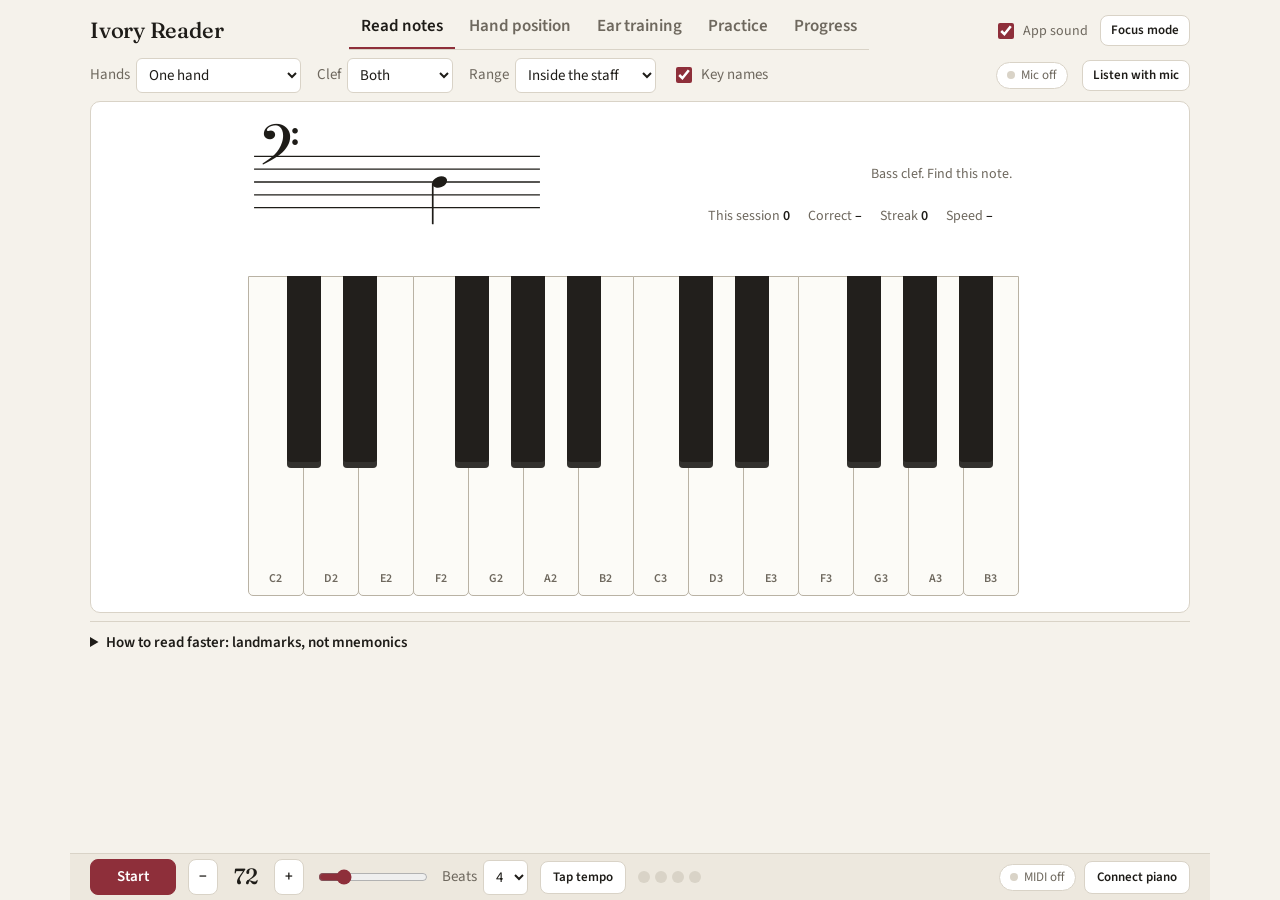
==== index.html @ c497a25e "Add seven book lessons with finger tips that show where each hand goes Lessons, read from photos of " ====
<!doctype html>
<html lang="en">
<head>
<meta charset="utf-8">
<meta name="viewport" content="width=device-width, initial-scale=1, viewport-fit=cover">
<meta name="apple-mobile-web-app-capable" content="yes">
<meta name="mobile-web-app-capable" content="yes">
<meta name="apple-mobile-web-app-status-bar-style" content="default">
<title>Ivory Reader</title>
<link rel="stylesheet" href="./fonts/fonts.css">
<link rel="manifest" href="./manifest.webmanifest">
<link rel="icon" href="./icons/favicon-32.png" sizes="32x32">
<link rel="apple-touch-icon" href="./icons/apple-touch-icon.png">
<meta name="apple-mobile-web-app-title" content="Ivory">
<meta name="application-name" content="Ivory Reader">
<meta name="theme-color" content="#F5F2EB" media="(prefers-color-scheme: light)">
<meta name="theme-color" content="#15130F" media="(prefers-color-scheme: dark)">
<style>
:root{
  --gx:16px;
  --bg:#F5F2EB; --surface:#FFFFFF; --ink:#1E1C18; --muted:#6E685E; --line:#D9D3C7;
  --accent:#8E2F3A; --accent-ink:#FFFFFF; --soft:#F1E4E4;
  --good:#2E7A4E; --good-soft:#DDEFE3; --bad:#B4432D; --bad-soft:#F6E1DA;
  --white-key:#FCFBF7; --white-key-down:#E7E1D3; --white-key-edge:#B9B2A4; --black-key:#221F1C; --black-key-down:#3A3531;
  --hint:#F3D9A8; --left:#2C5F8A; --right:#8E2F3A; --dock:#EDE8DE;
  --font-display:"Fraunces","Iowan Old Style","Georgia",serif;
  --font-body:"Source Sans 3","Segoe UI","Helvetica Neue",Arial,sans-serif;
  --font-music:"Noto Music","Bravura","Segoe UI Symbol","Apple Symbols",serif;
}
@media (prefers-color-scheme: dark){
  :root:not([data-theme="light"]){
    --bg:#15130F; --surface:#201D18; --ink:#EEE8DC; --muted:#A39B8C; --line:#3A352C;
    --accent:#D6717C; --accent-ink:#1A0A0D; --soft:#3A2427;
    --good:#6FC48F; --good-soft:#1E3A2A; --bad:#E5896F; --bad-soft:#452118;
    --white-key:#E9E3D6; --white-key-down:#CFC7B7; --white-key-edge:#8B8375; --black-key:#0E0D0B; --black-key-down:#2A2622;
    --hint:#6E5A2B; --left:#7EB2DD; --right:#D6717C; --dock:#1B1916;
  }
}
:root[data-theme="dark"]{
  --bg:#15130F; --surface:#201D18; --ink:#EEE8DC; --muted:#A39B8C; --line:#3A352C;
  --accent:#D6717C; --accent-ink:#1A0A0D; --soft:#3A2427;
  --good:#6FC48F; --good-soft:#1E3A2A; --bad:#E5896F; --bad-soft:#452118;
  --white-key:#E9E3D6; --white-key-down:#CFC7B7; --white-key-edge:#8B8375; --black-key:#0E0D0B; --black-key-down:#2A2622;
  --hint:#6E5A2B; --left:#7EB2DD; --right:#D6717C; --dock:#1B1916;
}
@supports (padding: max(0px)){:root{--gx:max(16px, env(safe-area-inset-left))}}
*{box-sizing:border-box}
/* Several layout rules below set display on elements the app hides with the
   hidden property (a control that does not apply to the current drill, the
   letter row, the mic row); without this they would out-specify the browser's
   own [hidden] rule and stay on screen. */
[hidden]{display:none!important}
html,body{height:100%}
body{margin:0;background:var(--bg);color:var(--ink);font-family:var(--font-body);font-size:17px;line-height:1.45;padding:0 var(--gx);padding-block:0;touch-action:manipulation;-webkit-tap-highlight-color:transparent;overscroll-behavior:none}
.app{min-height:100dvh;display:flex;flex-direction:column;max-width:1100px;margin:0 auto}
main{flex:1 1 auto;padding-bottom:16px}
header.top{display:flex;align-items:center;justify-content:space-between;gap:12px 20px;padding-block:14px 8px;flex-wrap:wrap}
h1{font-family:var(--font-display);font-weight:500;font-size:28px;margin:0;letter-spacing:-.01em;white-space:nowrap}
h1 small{font-family:var(--font-body);font-size:13px;color:var(--muted);margin-left:10px;font-weight:400;white-space:normal}
h2{font-family:var(--font-display);font-weight:500;font-size:22px;margin:0 0 6px;text-wrap:balance}
h3{font-size:13px;text-transform:uppercase;letter-spacing:.08em;color:var(--muted);margin:0 0 8px;font-weight:600}
p{margin:0 0 10px;max-width:62ch}
.muted{color:var(--muted)}
.small{font-size:14px}
nav{display:flex;gap:2px;border-bottom:1px solid var(--line);margin-bottom:14px;overflow-x:auto}
nav button{background:none;border:0;border-bottom:3px solid transparent;color:var(--muted);font:inherit;font-weight:600;padding:8px 12px;cursor:pointer;margin-bottom:-1px;white-space:nowrap}
nav button[aria-selected="true"]{color:var(--ink);border-bottom-color:var(--accent)}
button:focus-visible,select:focus-visible,input:focus-visible,textarea:focus-visible{outline:2px solid var(--accent);outline-offset:2px}
.panel{display:none}.panel.active{display:block}
.card{background:var(--surface);border:1px solid var(--line);border-radius:10px;padding:14px 16px}
.row{display:flex;gap:10px 14px;flex-wrap:wrap;align-items:center}
.controls{display:flex;gap:10px 16px;flex-wrap:wrap;align-items:center;margin-bottom:12px}
.controls label,.dock label,.ctl label{display:flex;gap:6px;align-items:center;font-size:15px;color:var(--muted)}
select,input[type="number"],input[type="text"]{font:inherit;font-size:15px;padding:5px 8px;border:1px solid var(--line);border-radius:6px;background:var(--surface);color:var(--ink)}
input[type="checkbox"]{accent-color:var(--accent);width:16px;height:16px}
input[type="range"]{accent-color:var(--accent)}
textarea{font:13px/1.5 ui-monospace,SFMono-Regular,Menlo,Consolas,monospace;width:100%;min-height:150px;padding:8px;border:1px solid var(--line);border-radius:6px;background:var(--surface);color:var(--ink);resize:vertical}
.btn{font:inherit;font-weight:600;font-size:15px;padding:8px 14px;border-radius:8px;border:1px solid var(--line);background:var(--surface);color:var(--ink);cursor:pointer;white-space:nowrap}
.btn.primary{background:var(--accent);color:var(--accent-ink);border-color:var(--accent)}
.btn.danger{color:var(--bad)}
.btn.sm{font-size:13px;padding:5px 10px}
.btn:disabled{opacity:.5;cursor:default}
.pill{display:inline-flex;align-items:center;gap:6px;font-size:13px;padding:3px 10px;border-radius:999px;border:1px solid var(--line);color:var(--muted);background:var(--surface)}
.pill::before{content:"";width:8px;height:8px;border-radius:50%;background:var(--line)}
.pill.on{color:var(--ink)}.pill.on::before{background:var(--good)}
.pill.err::before{background:var(--bad)}

/* staff (flashcards) */
.staffbox{display:flex;justify-content:center;padding-block:4px}
svg.staff{width:100%;max-width:420px;height:auto;display:block}
svg.staff.staff-off{display:none}
svg .ln{stroke:var(--ink);stroke-width:1.2}
svg .clef,svg .glyph{font-family:var(--font-music);fill:var(--ink)}
svg .note{fill:var(--ink)}
svg .note.hollow{fill:none;stroke:var(--ink);stroke-width:1.8}
svg .stem{stroke:var(--ink);stroke-width:1.6}
svg .flag{fill:var(--ink)}
svg .tie{fill:none;stroke:var(--ink);stroke-width:1.4}
svg .rest{fill:var(--ink)}
svg text.txt{font-family:var(--font-body);fill:var(--muted);font-size:11px}
svg text.ts{font-family:var(--font-display);font-weight:700;fill:var(--ink);font-size:23px}
svg g.cur .note{fill:var(--accent)}
svg g.cur .note.hollow{fill:none;stroke:var(--accent)}
svg g.cur .stem,svg g.cur .flag{stroke:var(--accent);fill:var(--accent)}
svg g.cur .rest,svg g.cur .glyph{fill:var(--accent)}
svg .cursor{fill:var(--accent);opacity:.12}
/* finger tips on the practice score: the book's printed numbers bold, the rest worked out */
svg text.fing{font-family:var(--font-body);font-size:11px;fill:var(--muted)}
svg text.fing.book{fill:var(--ink);font-weight:700}
svg .fing-ring{fill:none;stroke:var(--accent);stroke-width:1.3}
svg g.cur text.fing{fill:var(--accent)}
svg text.htag{font-family:var(--font-body);font-size:11px;font-weight:600;fill:var(--accent)}
svg .htag.quiz{cursor:pointer}
svg .htag.quiz rect{fill:var(--soft);stroke:var(--accent);stroke-width:.8}
svg .htag.quiz text{font-family:var(--font-body);font-size:11px;font-weight:600;fill:var(--accent)}
svg .htag.quiz .a,svg .htag.quiz.shown .q{display:none}
svg .htag.quiz.shown .a{display:inline}
svg text.face-l{font-family:var(--font-display);font-weight:700;font-size:17px;fill:var(--accent)}
svg .playhead{stroke:var(--accent);stroke-width:2;opacity:.5;stroke-linecap:round;pointer-events:none}
.feedback{min-height:52px;text-align:center;font-size:18px;display:flex;flex-direction:column;justify-content:center;align-items:center;gap:2px}
.feedback .big{font-family:var(--font-display);font-size:26px;font-weight:700}
.feedback.good .big{color:var(--good)}
.feedback.bad .big{color:var(--bad)}
.feedback .hint{font-size:14px;color:var(--muted)}

/* keyboard */
.kbwrap{overflow-x:auto;padding-block:6px 4px}
.kb{position:relative;display:flex;height:150px;user-select:none;-webkit-user-select:none;touch-action:manipulation;margin:0 auto}
.kb .w{position:relative;flex:0 0 var(--kw);height:100%;background:var(--white-key);border:1px solid var(--white-key-edge);border-radius:0 0 5px 5px;cursor:pointer;display:flex;align-items:flex-end;justify-content:center;padding-bottom:8px;font-size:12px;color:var(--muted);font-weight:600;font-variant-numeric:tabular-nums}
.kb .w+.w{margin-left:-1px}
.kb .b{position:absolute;top:0;width:calc(var(--kw) * .6);height:60%;background:var(--black-key);border-radius:0 0 4px 4px;z-index:2;cursor:pointer;box-shadow:inset 0 -6px 0 rgba(255,255,255,.08)}
.kb .w.middle::before{content:"";position:absolute;top:10px;left:50%;width:7px;height:7px;border-radius:50%;background:var(--accent);transform:translateX(-50%)}
.kb .w.down{background:var(--white-key-down)}
.kb .b.down{background:var(--black-key-down)}
.kb .w.want{background:var(--hint)}.kb .b.want{background:#8A6A2A}
.kb .good{background:var(--good)!important;color:#fff}
.kb .bad{background:var(--bad)!important;color:#fff}
.kb .fg{position:absolute;left:50%;transform:translateX(-50%);width:24px;height:24px;border-radius:50%;color:#fff;font-size:13px;font-weight:700;display:flex;align-items:center;justify-content:center;pointer-events:none}
.kb .b .fg{width:20px;height:20px;font-size:12px;box-shadow:0 0 0 2px var(--black-key)}
.kb .fg.L{background:var(--left)}.kb .fg.R{background:var(--right)}

.lg{display:inline}.sm-l{display:none}
.letters{display:none;gap:6px;margin:2px 0 4px}
.letters button{flex:1 1 0;min-width:0;font-family:var(--font-display);font-size:20px;font-weight:700;padding:12px 0;border-radius:8px;border:1px solid var(--line);background:var(--surface);color:var(--ink);cursor:pointer}
.letters button.good{background:var(--good);border-color:var(--good);color:#fff}
.letters button.bad{background:var(--bad);border-color:var(--bad);color:#fff}
@media (max-width: 760px){
  .lg{display:none}.sm-l{display:inline}
  nav button{padding:9px 10px}
  .letters{display:flex}
}
.statline{display:flex;gap:14px 18px;flex-wrap:wrap;font-size:14px;color:var(--muted);font-variant-numeric:tabular-nums;margin-top:8px}
.statline b{color:var(--ink);font-weight:600}
.keyhint{font-size:13px;color:var(--muted);margin-top:8px}
kbd{font-family:inherit;border:1px solid var(--line);border-bottom-width:2px;border-radius:4px;padding:0 5px;font-size:12px;background:var(--surface)}
details{margin-top:12px;border-top:1px solid var(--line);padding-top:10px}
summary{cursor:pointer;font-weight:600;font-size:15px}
.mnem{display:grid;grid-template-columns:repeat(auto-fit,minmax(220px,1fr));gap:12px;margin-top:10px}
.mnem div{font-size:15px}
.mnem b{display:block;font-size:13px;text-transform:uppercase;letter-spacing:.06em;color:var(--muted)}

/* ear training */
.earstatus{text-align:center;font-size:15px;color:var(--muted);min-height:22px}
.earstatus b{color:var(--ink)}
.choices{display:flex;flex-wrap:wrap;gap:8px;justify-content:center;margin:10px 0 4px}
.choices button{flex:0 1 auto;min-width:84px;padding:8px 12px;border-radius:8px;border:1px solid var(--line);background:var(--surface);color:var(--ink);font:inherit;cursor:pointer;display:flex;flex-direction:column;align-items:center;gap:1px;line-height:1.2}
.choices button b{font-family:var(--font-display);font-size:19px;font-weight:700}
.choices button span{font-size:12px;color:var(--muted)}
.choices button.good{background:var(--good);border-color:var(--good);color:#fff}
.choices button.bad{background:var(--bad);border-color:var(--bad);color:#fff}
.choices button.good span,.choices button.bad span{color:rgba(255,255,255,.85)}
/* Two answers instead of thirteen: make them targets worth their odds. */
.choices.two-up button{min-width:150px;padding:14px 18px}
.choices.two-up button b{font-size:21px}
@media (max-width: 760px){
  .choices{gap:6px}
  .choices button{min-width:74px;padding:10px 6px}
  .choices button span{display:none}
  .choices button b{font-size:18px}
  .choices.two-up button{flex:1 1 0;min-width:0}
}

/* hand tab */
.legend{display:flex;gap:16px;flex-wrap:wrap;font-size:14px;margin:8px 0 4px}
.legend span::before{content:"";display:inline-block;width:12px;height:12px;border-radius:50%;margin-right:6px;vertical-align:-1px}
.legend .L::before{background:var(--left)}.legend .R::before{background:var(--right)}
.checklist{list-style:none;padding:0;margin:0;display:grid;gap:8px}
.checklist li{display:flex;gap:10px;align-items:flex-start;font-size:15px}
.checklist li::before{content:"";flex:0 0 8px;height:8px;border-radius:50%;background:var(--accent);margin-top:9px}
.fingers{display:flex;gap:8px;justify-content:center;margin:12px 0}
.fingers button{width:54px;height:54px;border-radius:50%;font-family:var(--font-display);font-size:22px;font-weight:700;border:2px solid var(--line);background:var(--surface);color:var(--ink);cursor:pointer}
.fingers button.good{background:var(--good);border-color:var(--good);color:#fff}
.fingers button.bad{background:var(--bad);border-color:var(--bad);color:#fff}
.two{display:grid;grid-template-columns:1fr 1fr;gap:14px;margin-top:14px}
@media (max-width:640px){.two{grid-template-columns:1fr}}

/* practice */
.score{overflow:auto;background:var(--surface);border:1px solid var(--line);border-radius:10px;padding:6px 4px;max-height:52vh}
.score svg{display:block;width:100%;height:auto}
.pstatus{display:flex;gap:10px 18px;flex-wrap:wrap;align-items:center;font-size:15px;margin:8px 0 4px;min-height:26px}
.pstatus .now{font-family:var(--font-display);font-size:20px;font-weight:700}
.pstatus .now.good{color:var(--good)}.pstatus .now.bad{color:var(--bad)}
.pstatus .hand-tip{font-size:14px;color:var(--muted)}
.pstatus .hand-tip.move{color:var(--accent);font-weight:600}
.face-grid{display:grid;grid-template-columns:repeat(auto-fit,minmax(240px,1fr));gap:8px 18px}
.face-grid p{margin:4px 0 10px}
.errs{color:var(--bad);font-size:14px;white-space:pre-wrap}
/* practice toolbar: one row. Options holds the set-once settings. */
.ptools{gap:8px 10px}
.ptools #piece{max-width:240px;min-width:0}
.ptools .pgo{margin-left:auto;gap:8px}
/* the button says whether the mic is on; the pill only shows up to explain a failure */
.ptools .mic-pill:not(.err){display:none}
.mic-btn.on::before{content:"";display:inline-block;width:8px;height:8px;border-radius:50%;background:var(--good);margin-right:6px;vertical-align:1px}
details.popover{position:relative;margin:0;border:0;padding:0}
details.popover>summary{list-style:none;display:inline-block}
details.popover>summary::-webkit-details-marker{display:none}
details.popover>summary::after{content:"\25BE";margin-left:6px;font-size:11px}
details.popover[open]>summary{background:var(--soft)}
details.popover .pop{position:absolute;top:calc(100% + 6px);left:0;z-index:20;display:grid;gap:12px;min-width:210px;padding:12px 14px;background:var(--surface);border:1px solid var(--line);border-radius:10px;box-shadow:0 8px 24px rgba(0,0,0,.25)}
.photo{display:flex;gap:12px;flex-wrap:wrap;align-items:flex-start}
.photo img{max-width:220px;max-height:180px;border-radius:6px;border:1px solid var(--line)}
.notation-help{font-size:14px;color:var(--muted)}
.notation-help code{font-family:ui-monospace,Menlo,Consolas,monospace;font-size:12.5px;background:var(--bg);padding:1px 4px;border-radius:3px}
.ai-out{font-size:14px;white-space:pre-wrap;color:var(--muted);max-height:140px;overflow:auto}

/* progress */
.grid{display:grid;grid-template-columns:repeat(auto-fill,minmax(62px,1fr));gap:6px;margin-top:8px}
.cell{border-radius:6px;padding:6px 4px;text-align:center;font-size:13px;background:var(--surface);border:1px solid var(--line);font-variant-numeric:tabular-nums}
.cell b{display:block;font-size:15px}
.cell.none{color:var(--muted)}
.cell.lo{background:var(--bad-soft);border-color:transparent}
.cell.mid{background:var(--soft);border-color:transparent}
.cell.hi{background:var(--good-soft);border-color:transparent}
.tiles{display:grid;grid-template-columns:repeat(auto-fit,minmax(140px,1fr));gap:10px;margin-bottom:14px}
.tile{padding:12px 14px;border:1px solid var(--line);border-radius:8px;background:var(--surface)}
.tile b{display:block;font-family:var(--font-display);font-size:28px;font-weight:500;font-variant-numeric:tabular-nums;line-height:1.1}
.tile span{font-size:13px;color:var(--muted)}
table.pt{width:100%;border-collapse:collapse;font-size:14px;font-variant-numeric:tabular-nums}
table.pt th{text-align:left;font-size:12px;text-transform:uppercase;letter-spacing:.06em;color:var(--muted);font-weight:600;padding:4px 6px;border-bottom:1px solid var(--line)}
table.pt td{padding:6px;border-bottom:1px solid var(--line)}

/* metronome + midi dock */
.dock{position:sticky;bottom:0;background:var(--dock);border-top:1px solid var(--line);margin:0 calc(-1 * var(--gx));padding:8px var(--gx);padding-bottom:max(8px, env(safe-area-inset-bottom));display:flex;gap:10px 18px;align-items:center;flex-wrap:wrap;z-index:5}
.dock .bpm{display:flex;align-items:center;gap:6px}
.dock .bpm b{font-family:var(--font-display);font-size:26px;font-weight:500;min-width:52px;text-align:center;font-variant-numeric:tabular-nums}
.dock .bpm .btn{padding:6px 10px}
.dock input[type="range"]{width:140px}
.lights{display:flex;gap:5px}
.lights i{width:12px;height:12px;border-radius:50%;background:var(--line);display:block}
.lights i.on{background:var(--accent)}
.lights i.acc.on{background:var(--good)}
.dock .spacer{flex:1 1 auto}
.dock .midi{display:flex;align-items:center;gap:8px;font-size:13px;color:var(--muted)}

/* pointer:coarse comes before the landscape-tablet block below so that, on a
   touchscreen tablet in landscape (both match), the tablet block's taller,
   more specific .kb height wins the cascade instead of this general one. */
@media (pointer: coarse){
  /* Keys need to be tall enough for a whole hand to rest across them, thumb to
     middle finger, the way a real piano key is much deeper than it is wide. */
  .kb{height:260px}
  .kb .w{font-size:13px;padding-bottom:14px}
  .keyhint{display:none}
  .btn{padding:10px 16px}
  .dock .bpm .btn{padding:8px 14px}
  nav button{padding:10px 14px}
}
/* landscape tablet: one screen, no scrolling to reach the keyboard.
   The score is capped tighter here (vs. the old 40vh) so a much taller
   keyboard still fits in one screen alongside it. */
@media (orientation: landscape) and (min-width: 640px){
  :root{--gx:20px}
  @supports (padding: max(0px)){:root{--gx:max(20px, env(safe-area-inset-left))}}
  header.top{padding-block:6px 2px}
  h1{font-size:22px}
  h1 small{display:none}
  nav{margin-bottom:6px}
  .controls{margin-bottom:8px}
  .dock{padding:5px var(--gx);padding-bottom:max(5px, env(safe-area-inset-bottom));gap:6px 12px}
  .dock .bpm b{font-size:22px;min-width:44px}
  .dock input[type="range"]{width:110px}
  .dock .btn{padding:6px 12px}
  .keyhint{display:none}
  .read-grid .statline{margin-top:0}
  .read-grid{display:grid;grid-template-columns:5fr 4fr;gap:8px 20px;align-items:center}
  .read-grid .staffbox{grid-row:1}
  .read-grid .side{grid-row:1;display:flex;flex-direction:column;gap:8px}
  .read-grid .kbwrap{grid-column:1 / -1}
  .kb{height:320px}
  svg.staff{max-width:320px}
  .feedback{min-height:48px}
  .score{max-height:26vh}
  .two{gap:12px}
  .card{padding:12px 14px}
  details.compact{margin-top:8px}
}
:fullscreen body,:-webkit-full-screen body{background:var(--bg)}
/* practice lock: the page holds at exactly one screen with no scroll while
   practicing a song. The keyboard and controls keep their natural height;
   only the sheet music (already its own internally-scrolling box) flexes to
   take whatever's left, so nothing is ever clipped off-screen. Gated to
   screens tall enough to fit the keyboard at full height plus the rest of
   the practice UI; a short screen (a phone in landscape) keeps ordinary
   scrolling instead, so the keyboard can never end up clipped off-screen. */
@media (min-height: 480px){
  body.lock-scroll{overflow:hidden}
  body.lock-scroll,body.lock-scroll .app{height:100dvh}
  body.lock-scroll .app{overflow:hidden}
  body.lock-scroll main{overflow:hidden;min-height:0}
  body.lock-scroll #panel-practice.active{display:flex;flex-direction:column;height:100%;min-height:0}
  body.lock-scroll #panel-practice.active>.controls,
  body.lock-scroll #panel-practice.active>.pstatus,
  body.lock-scroll #panel-practice.active>.kbwrap{flex:0 0 auto}
  body.lock-scroll #panel-practice.active>.score{flex:1 1 auto;min-height:70px;max-height:none}
  body.lock-scroll #panel-practice.active>details{display:none}
}
/* Practice on a landscape tablet: every row above the score is height the
   bass staff does not get, so the header and toolbar sit as tight as they can. */
@media (orientation: landscape) and (min-width: 640px) and (min-height: 480px){
  body.lock-scroll header.top{padding-block:4px 0}
  body.lock-scroll nav{margin-bottom:6px}
  body.lock-scroll nav button{padding-block:6px}
  body.lock-scroll #panel-practice .controls{margin-bottom:6px}
  body.lock-scroll .pstatus{margin:4px 0 0;min-height:22px}
}
/* focus mode: hide secondary chrome and give the keyboard more room */
.app.focus h1 small,.app.focus #mic-row,.app.focus details.compact{display:none}
.app.focus header.top{padding-block:6px 4px}
.app.focus .score{max-height:18vh}
.app.focus .kb{height:360px}
@media (max-width: 760px) and (orientation: portrait){
  .app.focus .kb{height:190px}
}
/* Phone portrait: fit the staff, the answer row and the keys above the metronome bar.
   Placed after the coarse-pointer block so it wins on a phone, which is both. */
@media (max-width: 760px) and (orientation: portrait){
  .kb{height:160px}
  .keyhint{display:none}
  .card{padding:12px}
  h1{font-size:24px}
  h1 small{display:none}
  header.top{padding-block:10px 4px}
  .feedback{min-height:44px}
  .letters button{font-size:18px;padding:10px 0}
}
.overlay{position:fixed;inset:0;background:rgba(20,17,14,.55);display:flex;align-items:center;justify-content:center;padding:20px;z-index:50}
.overlay[hidden]{display:none!important}
.sheet{background:var(--surface);border:1px solid var(--line);border-radius:12px;padding:18px 20px;max-width:440px;width:100%;max-height:86vh;overflow:auto}
.sheet h2{margin-bottom:10px}
.sheet ol{margin:0 0 12px;padding-left:20px;font-size:15px}
.sheet li{margin-bottom:6px}
.sheet .step{font-size:13px;text-transform:uppercase;letter-spacing:.07em;color:var(--muted);font-weight:600;margin:14px 0 6px}
@media (prefers-reduced-motion: no-preference){
  .kb .w,.kb .b{transition:background .1s}
}
</style>
</head>
<body>
<div class="app">
<header class="top">
  <h1>Ivory Reader<small>read, place, play</small></h1>
  <nav role="tablist">
    <button role="tab" aria-selected="true" data-tab="read" id="tab-read"><span class="lg">Read notes</span><span class="sm-l">Read</span></button>
    <button role="tab" aria-selected="false" data-tab="hand" id="tab-hand"><span class="lg">Hand position</span><span class="sm-l">Hands</span></button>
    <button role="tab" aria-selected="false" data-tab="ear" id="tab-ear"><span class="lg">Ear training</span><span class="sm-l">Ear</span></button>
    <button role="tab" aria-selected="false" data-tab="practice" id="tab-practice">Practice</button>
    <button role="tab" aria-selected="false" data-tab="progress" id="tab-progress">Progress</button>
  </nav>
  <span class="row" style="gap:12px"><label style="display:flex;gap:6px;align-items:center;font-size:14px;color:var(--muted)"><input type="checkbox" id="sound" checked> App sound</label><button class="btn sm" id="fs" title="Hide extra controls and enlarge the keyboard">Focus mode</button><button class="btn sm primary" id="install" hidden>Install</button></span>
</header>
<main>

<!-- READ -->
<section class="panel active" id="panel-read">
  <div class="controls">
    <label>Hands <select id="handsmode"><option value="1" selected>One hand</option><option value="2">Both hands together</option></select></label>
    <label id="clef-label">Clef <select id="clef"><option value="treble">Treble only</option><option value="bass">Bass only</option><option value="both" selected>Both</option></select></label>
    <label>Range <select id="range"><option value="staff">Inside the staff</option><option value="ledger">With ledger lines</option></select></label>
    <label><input type="checkbox" id="names" checked> Key names</label>
    <span class="row" style="margin-left:auto" id="mic-row"><span class="pill mic-pill" id="mic-pill">Mic off</span><button class="btn sm mic-btn" id="mic-btn">Listen with mic</button></span>
  </div>
  <div class="card read-grid">
    <div class="staffbox">
      <svg class="staff" id="staff" viewBox="0 0 300 132" role="img" aria-label="Staff showing the note to identify"></svg>
      <svg class="staff staff-off" id="staff2" viewBox="0 0 300 210" role="img" aria-label="Grand staff showing the right-hand and left-hand notes to play together"></svg>
    </div>
    <div class="side">
      <div class="feedback" id="feedback"><span class="hint">Find this note on the keyboard, or play it on your piano.</span></div>
      <div class="statline"><span>This session <b id="s-count">0</b></span><span>Correct <b id="s-acc">–</b></span><span>Streak <b id="s-streak">0</b></span><span>Speed <b id="s-time">–</b></span></div>
      <div class="keyhint" id="read-keyhint">Computer keys <kbd>A</kbd> to <kbd>G</kbd> answer by letter. Any key moves on after a mistake. <b>Listen with mic</b> answers by playing the note on a real piano, one note at a time, in a quiet room.</div>
    </div>
    <div class="letters" id="letters" role="group" aria-label="Answer with the note name">
      <button data-l="C">C</button><button data-l="D">D</button><button data-l="E">E</button><button data-l="F">F</button><button data-l="G">G</button><button data-l="A">A</button><button data-l="B">B</button>
    </div>
    <div class="kbwrap"><div class="kb" id="kb" role="group" aria-label="On-screen piano keyboard"></div></div>
  </div>
  <details class="compact">
    <summary>How to read faster: landmarks, not mnemonics</summary>
    <p class="muted" style="margin-top:8px">Rhymes work at first but they make you count. Memorise a few landmark notes, then read neighbours as "one above" or "one below" the landmark.</p>
    <div class="mnem">
      <div><b>Treble landmarks</b>Treble G sits on the line the clef curls around. Middle C hangs one ledger line below. Top-space G is where the staff ends.</div>
      <div><b>Bass landmarks</b>Bass F sits between the two dots of the clef. Middle C hangs one ledger line above. Bottom-line G is where the staff starts.</div>
      <div><b>Treble lines, if you must</b>E G B D F. Spaces spell F A C E.</div>
      <div><b>Bass lines, if you must</b>G B D F A. Spaces A C E G.</div>
    </div>
  </details>
</section>

<!-- HAND -->
<section class="panel" id="panel-hand">
  <div class="controls">
    <label>Position <select id="pos"><option value="c" selected>C position</option><option value="mc">Middle C position</option><option value="f">F position</option><option value="g">G position</option></select></label>
  </div>
  <div class="card">
    <h2 id="pos-title">C position</h2>
    <p id="pos-desc" class="muted"></p>
    <div class="legend"><span class="L">Left hand</span><span class="R">Right hand</span></div>
    <div class="kbwrap"><div class="kb" id="kb-hand" role="group" aria-label="Keyboard showing finger numbers"></div></div>
    <p class="muted small" style="margin-top:10px">Fingers are numbered the same on both hands: thumb 1, index 2, middle 3, ring 4, little finger 5. Tap a key to hear it.</p>
  </div>
  <div class="card face">
    <h3>F-A-C-E: find the notes by their spaces</h3>
    <div class="face-grid">
      <div><svg class="staff" id="face-treble" viewBox="0 0 300 132" role="img" aria-label="Treble staff: F, A, C and E in the four spaces"></svg>
        <p class="small"><b>Right hand, treble staff.</b> The four spaces, bottom to top, spell F A C E. The bottom-space F is where the right thumb sits in F position.</p></div>
      <div><svg class="staff" id="face-bass" viewBox="0 0 300 132" role="img" aria-label="Bass staff: F under the staff, then A, C and E in the bottom three spaces"></svg>
        <p class="small"><b>Left hand, bass staff.</b> F hangs just under the staff, then A, C and E fill the bottom three spaces. The top space is G, so the bass spaces alone read A C E G.</p></div>
    </div>
    <p class="muted small">Why it works: F A C E skips every other letter, and skipping a letter on the staff jumps from one space to the next space, or one line to the next line. The same skip on lines: in <b>Morning Mood</b> the left hand plays F, A and C on three lines in a row, the 4th line, the top line and middle C's ledger line.</p>
    <p class="muted small"><b>A hand position is named after one key.</b> Find that key first, put the finger the book prints on it, and the other four fingers fall on the next four white keys. Practice → <b>Options → Finger tips</b> shows this on every piece that has book fingers, or quizzes you on it.</p>
  </div>
  <div class="two">
    <div class="card">
      <h3>Before you play, check</h3>
      <ul class="checklist">
        <li>Sit tall, forearms level with the keys, elbows slightly in front of your body.</li>
        <li>Hand shape like holding a small orange. Knuckles up, fingers curved, play with fingertips.</li>
        <li>Wrist level, not dropped below the keys and not raised.</li>
        <li>Thumb plays on its side, on the corner of the nail. It does not lie flat.</li>
        <li>Shoulders down. If they creep up, stop and shake out your arms.</li>
        <li>Find middle C by feel: it is the white key just left of the two black keys nearest the maker's name.</li>
      </ul>
    </div>
    <div class="card">
      <h3>Finger drill</h3>
      <p class="muted" style="font-size:15px">Which finger plays this note in <b id="fd-pos">C position</b>, <b id="fd-hand">right hand</b>?</p>
      <div class="staffbox"><svg class="staff" id="staff-fd" viewBox="0 0 300 132" role="img" aria-label="Staff for the finger drill"></svg></div>
      <div class="fingers" id="fingers"><button data-f="1">1</button><button data-f="2">2</button><button data-f="3">3</button><button data-f="4">4</button><button data-f="5">5</button></div>
      <div class="feedback" id="fd-feedback"><span class="hint">Keys 1 to 5 on your computer work too.</span></div>
    </div>
  </div>
</section>

<!-- EAR -->
<section class="panel" id="panel-ear">
  <div class="controls">
    <label>Drill <select id="ear-drill"><option value="note" selected>Name the note</option><option value="interval">Name the interval</option><option value="hl">Higher or lower</option></select></label>
    <label id="ear-range-label">Range <select id="ear-range"><option value="five">Five keys, C to G</option><option value="oct" selected>One octave, C4 to C5</option><option value="two">Two octaves, C3 to C5</option></select></label>
    <label id="ear-keys-label">Keys <select id="ear-keys"><option value="white" selected>White keys only</option><option value="all">Every key, black ones too</option></select></label>
    <label id="ear-set-label" hidden>Intervals <select id="ear-set"><option value="fifths" selected>Fifths and octaves</option><option value="thirds">Thirds, fourths, fifths</option><option value="scale">Steps of the major scale</option><option value="all">Everything inside an octave</option></select></label>
    <label id="ear-dir-label" hidden>Played <select id="ear-dir"><option value="up" selected>One then the other, going up</option><option value="down">One then the other, going down</option><option value="harmonic">Both together</option><option value="mixed">Mixed</option></select></label>
    <label id="ear-gap-label" hidden>Gap <select id="ear-gap"><option value="wide" selected>Wide, six keys or more</option><option value="mid">Middle, three to five keys</option><option value="close">Close, one or two keys</option><option value="mixed">Mixed</option></select></label>
    <label id="ear-ref-label"><input type="checkbox" id="ear-ref" checked> Reference C first</label>
    <label id="ear-names-label"><input type="checkbox" id="ear-names" checked> Key names</label>
    <span class="row" style="margin-left:auto"><button class="btn" id="ear-replay">Replay</button><button class="btn primary" id="ear-next">New question</button></span>
  </div>
  <div class="card">
    <div class="earstatus" id="ear-status">Press <b>New question</b> to hear the first one.</div>
    <div class="feedback" id="ear-feedback"><span class="hint">Nothing is drawn on a staff here. The question is a sound, and the answer is in your ear.</span></div>
    <div class="statline"><span>This session <b id="e-count">0</b></span><span>Correct <b id="e-acc">–</b></span><span>Streak <b id="e-streak">0</b></span></div>
    <div class="choices" id="ear-choices" role="group" aria-label="Answer"></div>
    <div class="kbwrap" id="ear-kbwrap"><div class="kb" id="kb-ear" role="group" aria-label="Answer by tapping the key you heard"></div></div>
    <p class="muted small" id="ear-sound-warn" hidden style="margin:8px 0 0">There is nothing to hear: <b>App sound</b> is switched off in the header.</p>
    <div class="keyhint" id="ear-keyhint">Spacebar replays the question, <kbd>Enter</kbd> asks a new one. Any answer moves on after a mistake.</div>
  </div>
  <details class="compact">
    <summary>How to train your ear</summary>
    <p class="muted" style="margin-top:8px">Hearing pitch is comparison, not magic. Almost nobody names a note out of silence; what you are building is the ability to hear how far one note sits from another. So the drills give you a bearing and ask about the distance from it.</p>
    <div class="mnem">
      <div><b>Start here</b>Higher or lower with a wide gap. Then narrow the gap until one or two keys apart is still obvious.</div>
      <div><b>Then intervals</b>Fifths and octaves first, because they are hard to confuse with anything. Add thirds when those are automatic.</div>
      <div><b>Then the note</b>With <b>Reference C first</b> on, you hear the C, then the mystery note. Five keys is the beginner's range; widen it once you are past nine in ten.</div>
      <div><b>Sing it back</b>Hum the note before you answer. Matching it with your voice tells you more than guessing does, and it is what makes the interval stick.</div>
      <div><b>Little and often</b>Five minutes a day beats an hour on Sunday. Ears change slowly and they do not cram.</div>
      <div><b>Use the piano</b>Wrong answers replay with the answer revealed. Play that interval on your own piano straight away, while it is still in your head.</div>
    </div>
  </details>
</section>

<!-- PRACTICE -->
<section class="panel" id="panel-practice">
  <!-- One row: what to play, how to play it. The settings you set once and
       leave sit behind Options, so the score gets the height for both staves. -->
  <div class="controls ptools">
    <select id="piece" aria-label="Piece"></select>
    <select id="hands" aria-label="Hands"><option value="both">Both hands</option><option value="RH">Right hand</option><option value="LH">Left hand</option></select>
    <details class="popover" id="p-opts">
      <summary class="btn sm">Options</summary>
      <div class="pop">
        <label><input type="checkbox" id="showkeys" checked> Show next keys</label>
        <label><input type="checkbox" id="countin" checked> Count-in</label>
        <label><input type="checkbox" id="showline" checked> Moving line</label>
        <label>Finger tips <select id="tips"><option value="show">Show</option><option value="quiz">Quiz me</option><option value="off">Off</option></select></label>
      </div>
    </details>
    <span class="row" id="mic-row-p"><span class="pill mic-pill">Mic off</span><button class="btn sm mic-btn" data-off="Use mic">Use mic</button></span>
    <span class="row pgo">
      <button class="btn" id="btn-listen">Listen</button>
      <button class="btn" id="btn-play">Play along</button>
      <button class="btn primary" id="btn-wait">Wait mode</button>
    </span>
  </div>
  <div class="score" id="score"><svg id="score-svg"></svg></div>
  <div class="pstatus"><span class="now" id="p-now"></span><span class="muted" id="p-where"></span><span class="muted" id="p-mist"></span><span class="hand-tip" id="p-hand"></span><button class="btn sm" id="btn-hands" hidden>Check hands</button></div>
  <p class="muted small" id="mic-chord-hint" hidden style="margin:2px 0 0">Mic grades one note at a time. Chords in this piece won't be scored by mic — tap them, use MIDI, or turn Hands to one hand to avoid them.</p>
  <div class="kbwrap"><div class="kb" id="kb-p" role="group" aria-label="Practice keyboard"></div></div>
  <details class="compact">
    <summary>How Listen, Play along and Wait mode differ</summary>
    <p class="muted small" style="margin-top:8px"><b>Finger tips</b>, under <b>Options</b>, follow the finger numbers printed in your book. <b>Show</b> puts a finger on every note (the book's own numbers in bold, circled where a hand moves), names where each hand goes, and numbers your fingers on the keyboard. <b>Quiz me</b> shows only the book's numbers, like the paper: when a hand moves, work out where it goes, put it there, then press <b>Check hands</b> (or tap <i>where?</i> on the score). <b>Off</b> hides them all.</p>
    <p class="muted small" style="margin-top:8px"><b>Listen</b> plays the piece at the metronome tempo. <b>Play along</b> clicks through the piece at that tempo while you play; a key within a third of a beat counts as on time, and with one hand chosen the app plays the other. <b>Wait mode</b> lights the next keys and waits until you play every one of them. <b>Moving line</b> draws a line that rides the beat across the score in Listen and Play along; Wait mode has no clock, so it has no line. Slow is the point: the tempo is yours. Piano sound: Salamander Grand Piano by Alexander Holm, CC BY 3.0.</p>
  </details>

  <details id="add-piece">
    <summary>Add a piece: from a photo, or by typing the notation</summary>
    <div class="two">
      <div class="card" id="photo-card" hidden>
        <h3>From a photo of sheet music</h3>
        <p class="muted small">Take a clear, straight photo of one page, or one line at a time for best results. Claude reads the image and writes the notation below. It gets simple beginner pieces mostly right and dense music often wrong, so play through it once and fix anything that sounds off.</p>
        <div class="photo">
          <input type="file" id="photo-in" accept="image/*" capture="environment" style="font-size:14px">
          <img id="photo-prev" alt="" hidden>
        </div>
        <div class="row" style="margin-top:10px"><button class="btn primary" id="btn-transcribe" disabled>Transcribe</button><span class="muted small" id="ai-status"></span></div>
        <div class="ai-out" id="ai-out"></div>
      </div>
      <div class="card" id="nophoto-card">
        <h3>From a photo of sheet music</h3>
        <p class="muted small">Photo transcription works when this page is opened on claude.ai, where the page can ask Claude to read the image. In this copy, type the notation, or send the photo to Claude in chat and paste the notation it gives you.</p>
      </div>
      <div class="card">
        <h3>Notation</h3>
        <textarea id="notation" spellcheck="false"></textarea>
        <div class="row" style="margin-top:8px">
          <button class="btn primary" id="btn-load">Load and save</button>
          <button class="btn sm" id="btn-copy">Copy notation</button>
          <button class="btn sm" id="btn-paste">Paste</button>
          <button class="btn danger sm" id="btn-delete">Delete this piece</button>
          <span class="muted small" id="copy-status"></span>
        </div>
        <p class="muted small" style="margin-top:6px">This app has more than one copy (claude.ai and your GitHub Pages install), and each keeps its own saved pieces. To move a piece between them: <b>Copy notation</b> here, open the other copy, paste into its Notation box, then <b>Load and save</b> there.</p>
        <div class="errs" id="notation-errs"></div>
        <details class="compact"><summary>Format</summary>
          <div class="notation-help" style="margin-top:8px">
            <p>One line per setting, then one line per hand. Measures are separated by <code>|</code>.</p>
            <p><code>title: Ode to Joy</code> <code>time: 4/4</code> <code>key: C</code> <code>tempo: 72</code></p>
            <p><code>RH: E4/q E4/q F4/q G4/q | G4/q F4/q E4/q D4/q</code></p>
            <p>Note = pitch/length. Pitch: letter, optional <code>#</code> or <code>b</code>, octave (middle C is <code>C4</code>). Length: <code>w</code> whole, <code>h</code> half, <code>q</code> quarter, <code>e</code> eighth, <code>s</code> sixteenth, add <code>.</code> for dotted. Rest: <code>r/q</code>. Chord: <code>[C4 E4 G4]/h</code>. Tie to the next note: <code>C4/h~</code>. Notes without an accidental follow the key signature; write <code>n</code> for a natural, as in <code>F4n</code>. Triplet: <code>3(C4/e D4/e E4/e)</code>, three in the time of two. Finger number printed over a note: <code>E4@3/q</code>, or in a chord <code>[C3@5 G3@1]/w</code>; mark the ones the book prints and the app works out the rest. A second voice on the same staff, such as a note held under a moving line, goes on its own line, <code>RH2:</code> or <code>LH2:</code>, with the same bars and rests where it is silent.</p>
          </div>
        </details>
      </div>
    </div>
  </details>
</section>

<!-- PROGRESS -->
<section class="panel" id="panel-progress">
  <div class="tiles">
    <div class="tile"><b id="p-total">0</b><span>notes answered, all time</span></div>
    <div class="tile"><b id="p-acc">–</b><span>accuracy, all time</span></div>
    <div class="tile"><b id="p-recent">–</b><span>accuracy, last 50</span></div>
    <div class="tile"><b id="p-time">–</b><span>median seconds per note, last 50</span></div>
  </div>
  <div class="card">
    <h3>Treble clef, by note</h3>
    <div class="grid" id="grid-treble"></div>
    <h3 style="margin-top:18px">Bass clef, by note</h3>
    <div class="grid" id="grid-bass"></div>
    <p class="muted small" style="margin-top:14px">Each cell shows correct answers over attempts. Notes you miss come up more often in the drill until you get them right. Aim for green across the board and under two seconds a note before you widen the range.</p>
  </div>
  <div class="card" style="margin-top:14px">
    <h3>Ear training</h3>
    <div class="statline" style="margin:0 0 10px"><span>Answered <b id="e-total">0</b></span><span>Correct <b id="e-total-acc">–</b></span></div>
    <h3>Intervals</h3>
    <div class="grid" id="grid-int"></div>
    <h3 style="margin-top:18px">Single notes, by pitch</h3>
    <div class="grid" id="grid-earnote"></div>
    <p class="muted small" id="earnote-empty" hidden style="margin-top:8px">No single-note answers yet. <b>Ear training → Name the note</b> fills this in.</p>
    <p class="muted small" style="margin-top:14px">Higher or lower, by how far apart the two notes were: <span id="ear-hl-line">–</span>. The drills ask more often about whatever you have been missing, same as the reading flashcards.</p>
  </div>
  <div class="card" style="margin-top:14px">
    <h3>Pieces</h3>
    <table class="pt"><thead><tr><th>Piece</th><th>Runs finished</th><th>Wrong keys, last run</th><th>Last practised</th></tr></thead><tbody id="piece-rows"></tbody></table>
    <div class="row" style="margin-top:12px"><button class="btn danger" id="reset">Reset all progress</button><span class="muted" style="font-size:13px">Saved in this browser only.</span></div>
  </div>
</section>
</main>

<footer class="dock" aria-label="Metronome and MIDI">
  <button class="btn primary" id="met-toggle" style="min-width:86px">Start</button>
  <div class="bpm"><button class="btn" id="bpm-dn" aria-label="Slower">−</button><b id="bpm-val">72</b><button class="btn" id="bpm-up" aria-label="Faster">+</button></div>
  <input type="range" id="bpm-range" min="40" max="208" value="72" aria-label="Tempo">
  <label>Beats <select id="beats"><option>2</option><option>3</option><option selected>4</option><option>6</option></select></label>
  <button class="btn sm" id="tap">Tap tempo</button>
  <div class="lights" id="lights" aria-hidden="true"></div>
  <span class="spacer"></span>
  <div class="midi"><span class="pill" id="midi-pill">MIDI off</span><button class="btn sm" id="midi-btn">Connect piano</button></div>
</footer>
</div>

<div class="overlay" id="install-help" hidden>
  <div class="sheet" role="dialog" aria-modal="true" aria-labelledby="ih-title">
    <h2 id="ih-title">Install Ivory Reader</h2>
    <p class="muted small">Installing puts the app on your home screen, opens it without browser bars, and keeps it working with no signal.</p>
    <div class="step" id="ih-ios-step">On iPhone or iPad</div>
    <ol id="ih-ios">
      <li>Open this page in <b>Safari</b>. Chrome on iPhone cannot install it.</li>
      <li>Tap the <b>Share</b> button, the square with an arrow pointing up.</li>
      <li>Scroll down and tap <b>Add to Home Screen</b>.</li>
      <li>Tap <b>Add</b>. The icon appears on your home screen.</li>
    </ol>
    <div class="step">On Android</div>
    <ol id="ih-android">
      <li>Open this page in <b>Chrome</b>.</li>
      <li>Tap the <b>three dots</b> menu.</li>
      <li>Tap <b>Install app</b>, or <b>Add to Home screen</b>.</li>
    </ol>
    <p class="muted small">Your saved pieces and progress live in this browser. Installing keeps them; clearing the browser data removes them.</p>
    <div class="row"><button class="btn primary" id="ih-close">Close</button></div>
  </div>
</div>
<script>
/* Ivory Reader notation parser.
   Plain script, no DOM: build.sh inlines it before script.html, and the tests
   in test/ load it directly. It leaves one global, IvoryParse. */
(function(){
'use strict';
const SEMI={C:0,D:2,E:4,F:5,G:7,A:9,B:11};
const midi=(letter,oct)=>(oct+1)*12+SEMI[letter];
const SHARPS=['F','C','G','D','A','E','B'],FLATS=['B','E','A','D','G','C','F'];
const KEYS={'C':0,'G':1,'D':2,'A':3,'E':4,'B':5,'F#':6,'C#':7,'F':-1,'BB':-2,'EB':-3,'AB':-4,'DB':-5,'GB':-6,'CB':-7,
  'AM':0,'EM':1,'BM':2,'F#M':3,'C#M':4,'G#M':5,'D#M':6,'DM':-1,'GM':-2,'CM':-3,'FM':-4,'BBM':-5,'EBM':-6};
const DUR={w:4,h:2,q:1,e:0.5,s:0.25};
// Part names in score order. A "2" part is a second voice on the same staff as its hand.
const PARTS=['RH','RH2','LH','LH2'];
const PART_ALIAS={rh:'RH',right:'RH',r:'RH',treble:'RH',rh2:'RH2',right2:'RH2',r2:'RH2',treble2:'RH2',
  lh:'LH',left:'LH',l:'LH',bass:'LH',lh2:'LH2',left2:'LH2',l2:'LH2',bass2:'LH2'};
const handOf=part=>part.slice(0,2);

function keySig(name){
  const n=(name||'C').trim().replace(/\s+/g,'').replace(/minor$/i,'m').replace(/major$/i,'').toUpperCase();
  const k=KEYS[n];if(k===undefined)return null;
  const alt={};if(k>0)SHARPS.slice(0,k).forEach(l=>alt[l]=1);if(k<0)FLATS.slice(0,-k).forEach(l=>alt[l]=-1);
  return {count:k,alt};
}

// n notes in the time of the largest power of two below n: 3 in 2, 5 in 4, 6 in 4, 7 in 4.
function tupletRatio(n){let k=1;while(k*2<n)k*=2;return k/n;}

// Splits one bar into tokens, grouping "3( ... )" into a tuplet marker stream:
// yields {tok} for notes and {open:n} / {close:true} around a tuplet.
function tokenizeBar(text){
  const out=[];
  // a token is a [chord] plus its length, or any run of non-space characters
  (text.match(/\[[^\]]*\]\S*|\S+/g)||[]).forEach(raw=>{
    let s=raw;
    const o=s.match(/^(\d+)\((.*)$/);
    if(o){out.push({open:+o[1]});s=o[2];if(!s)return;}
    let closeAfter=false;
    if(s.endsWith(')')){closeAfter=true;s=s.slice(0,-1);}
    if(s)out.push({tok:s});
    if(closeAfter)out.push({close:true});
  });
  return out;
}

function parsePiece(text){
  const piece={title:'Untitled',time:[4,4],tempo:72,keyName:'C',parts:{},errors:[]};
  const partLines={};
  text.split(/\r?\n/).forEach(line=>{
    const m=line.match(/^\s*([A-Za-z]+\d?)\s*:\s*(.*)$/);if(!m)return;
    const k=m[1].toLowerCase(),v=m[2].trim();
    if(k==='title')piece.title=v||'Untitled';
    else if(k==='time'){const t=v.match(/^(\d+)\s*\/\s*(\d+)$/);if(t)piece.time=[+t[1],+t[2]];else piece.errors.push('Time signature should look like 4/4.');}
    else if(k==='tempo'){const n=parseInt(v,10);if(n>=20&&n<=300)piece.tempo=n;}
    else if(k==='key')piece.keyName=v||'C';
    else if(PART_ALIAS[k]){const p=PART_ALIAS[k];partLines[p]=(partLines[p]?partLines[p]+' | ':'')+v;}
  });
  const ks=keySig(piece.keyName);if(!ks){piece.errors.push(`Unknown key "${piece.keyName}", using C.`);piece.keyName='C';}
  piece.key=ks||{count:0,alt:{}};
  const beatsPerBar=piece.time[0]*4/piece.time[1];piece.beatsPerBar=beatsPerBar;
  // A second voice needs its first voice; if only the second is given, treat it as the first.
  ['RH','LH'].forEach(h=>{if(partLines[h+'2']&&!partLines[h]){piece.errors.push(`${h}2 needs an ${h} line too; reading it as ${h}.`);partLines[h]=partLines[h+'2'];delete partLines[h+'2'];}});
  // A pitch may carry the finger the book prints over it: E4@3, [C3@5 G3@1].
  const tokRe=/^(?:\[([^\]]+)\]|([A-Ga-g][#bn]?\d(?:@\d)?)|(r))\/([whqes])(\.?)(~?)$/;
  function pitch(tok){
    const pm=tok.match(/^([A-Ga-g])([#bn]?)(\d)(?:@([1-5]))?$/);if(!pm)return null;
    const letter=pm[1].toUpperCase(),acc=pm[2],oct=+pm[3];
    const alter=acc==='#'?1:acc==='b'?-1:acc==='n'?0:(piece.key.alt[letter]||0);
    const show=acc==='n'?(piece.key.alt[letter]?'♮':''):acc==='#'&&piece.key.alt[letter]!==1?'♯':acc==='b'&&piece.key.alt[letter]!==-1?'♭':'';
    const r={m:midi(letter,oct)+alter,letter,oct,show};
    if(pm[4])r.finger=+pm[4];
    return r;
  }
  PARTS.forEach(part=>{
    if(!partLines[part])return;
    const measures=partLines[part].split('|').map(s=>s.trim()).filter(s=>s.length);
    piece.parts[part]=measures.map((ms,mi)=>{
      const notes=[];let start=0;let tup=null;// {n,ratio,notes:[]}
      tokenizeBar(ms).forEach(item=>{
        if(item.open){
          if(tup)piece.errors.push(`${part} bar ${mi+1}: tuplet inside a tuplet is not supported.`);
          tup={n:item.open,ratio:tupletRatio(item.open),notes:[]};return;
        }
        if(item.close){
          if(!tup){piece.errors.push(`${part} bar ${mi+1}: ")" without a tuplet.`);return;}
          if(tup.notes.length){tup.notes[0].tuplet.first=true;tup.notes[tup.notes.length-1].tuplet.last=true;}
          tup=null;return;
        }
        const tok=item.tok,t=tok.match(tokRe);
        if(!t){piece.errors.push(`${part} bar ${mi+1}: cannot read "${tok}".`);return;}
        let dur=DUR[t[4]];if(t[5])dur*=1.5;
        if(tup)dur*=tup.ratio;
        const n={start,dur,dot:!!t[5],kind:t[4],tie:!!t[6],rest:!!t[3],pitches:[]};
        if(tup){n.tuplet={n:tup.n,first:false,last:false};tup.notes.push(n);}
        if(t[1]){t[1].trim().split(/\s+/).forEach(p=>{const r=pitch(p);if(r)n.pitches.push(r);else piece.errors.push(`${part} bar ${mi+1}: bad pitch "${p}" in chord.`);});}
        else if(t[2]){const r=pitch(t[2]);if(r)n.pitches.push(r);else piece.errors.push(`${part} bar ${mi+1}: bad finger in "${tok}", use 1 to 5.`);}
        if(!n.rest&&!n.pitches.length){piece.errors.push(`${part} bar ${mi+1}: "${tok}" has no pitch.`);return;}
        n.pitches.sort((a,b)=>a.m-b.m);notes.push(n);start+=dur;
      });
      if(tup)piece.errors.push(`${part} bar ${mi+1}: tuplet is not closed with ")".`);
      if(Math.abs(start-beatsPerBar)>0.001&&notes.length)piece.errors.push(`${part} bar ${mi+1} adds up to ${+start.toFixed(3)} beats, expected ${beatsPerBar}.`);
      return {notes,beats:start};
    });
  });
  if(!piece.parts.RH&&!piece.parts.LH)piece.errors.push('Add at least one line starting with RH: or LH:.');
  const nBars=Math.max(0,...PARTS.map(p=>piece.parts[p]?piece.parts[p].length:0));
  PARTS.forEach(part=>{if(piece.parts[part])while(piece.parts[part].length<nBars)piece.parts[part].push({notes:[{start:0,dur:beatsPerBar,kind:'w',rest:true,pitches:[]}],beats:beatsPerBar});});
  piece.nBars=nBars;
  // ties: mark the following note of the same pitch as a continuation
  PARTS.forEach(part=>{const bars=piece.parts[part];if(!bars)return;
    const flat=[];bars.forEach((b,mi)=>b.notes.forEach((n,ni)=>flat.push({n,mi,ni})));
    flat.forEach((x,i)=>{if(x.n.tie&&flat[i+1]&&!flat[i+1].n.rest){const nx=flat[i+1].n;const same=x.n.pitches.every(p=>nx.pitches.some(pp=>pp.m===p.m));if(same)nx.tiedFrom=true;else piece.errors.push(`${part} bar ${x.mi+1}: tie goes to a different pitch, treated as separate notes.`);}});
  });
  // timeline of onsets, all voices merged; beats rounded so 1/3 + 2/3 lands on the same key as 1
  const map=new Map();
  PARTS.forEach(part=>{const bars=piece.parts[part];if(!bars)return;bars.forEach((b,mi)=>b.notes.forEach((n,ni)=>{const on=Math.round((mi*beatsPerBar+n.start)*1e6)/1e6;if(!map.has(on))map.set(on,[]);map.get(on).push({part,mi,ni,n});}));});
  piece.onsets=[...map.keys()].sort((a,b)=>a-b).map(on=>({beat:on,items:map.get(on)}));
  piece.totalBeats=nBars*beatsPerBar;
  piece.handOf=handOf;
  return piece;
}

globalThis.IvoryParse={parsePiece,keySig,midi,SEMI,DUR,PARTS,SHARPS,FLATS,handOf,tupletRatio};
})();
/* Ivory Reader hand positions: where each hand sits, and which finger plays
   each note. Plain script, no DOM: build.sh inlines it after parse.js, and the
   tests in test/ load it directly. It leaves one global, IvoryFingers.

   Beginner books print a finger number only where the hand is placed or moves
   (often circled). Each printed number pins the hand: finger f on a key means
   the thumb sits f-1 white keys away (to the right for the left hand, to the
   left for the right hand), and the five fingers own five neighbouring keys.
   Every note after that, until the next printed number that moves the hand,
   gets its finger from that placement. */
(function(){
'use strict';
const LETTERS=['C','D','E','F','G','A','B'],SEMI={C:0,D:2,E:4,F:5,G:7,A:9,B:11};
const step=(letter,oct)=>oct*7+LETTERS.indexOf(letter);   // white-key index; a sharp shares its letter's step
function keyAt(s,alt){const letter=LETTERS[((s%7)+7)%7],oct=Math.floor(s/7);return (oct+1)*12+SEMI[letter]+((alt&&alt[letter])||0);}
const thumbFrom=(hand,s,f)=>hand==='RH'?s-(f-1):s+(f-1);
function fingerAt(hand,thumb,s){const f=hand==='RH'?s-thumb+1:thumb-s+1;return f>=1&&f<=5?f:null;}

// Where one step's printed fingers put the thumb. When they disagree (the hand
// is stretched, as in a third played 2-1), the thumb's own number wins and the
// step is marked as a stretch.
function anchor(hand,ps){
  const got=ps.filter(x=>x.p.finger).map(x=>({f:x.p.finger,t:thumbFrom(hand,step(x.p.letter,x.p.oct),x.p.finger)}));
  if(!got.length)return null;
  got.sort((a,b)=>a.f-b.f);
  return {thumb:got[0].t,stretch:got.some(g=>g.t!==got[0].t)};
}

// Adds p.auto (the finger that plays it, or null when the hand would have to
// reach) to every sounding pitch, sets n.move to the placement on the first note
// of each one, and returns {RH:[pos...],LH:[pos...]} in time order, where
// pos = {hand,beat,thumb (step),stretch,keys:[5 midi or null, finger 1 first],at:{part,mi,ni}}.
function plan(piece){
  const out={RH:[],LH:[]},alt=(piece.key&&piece.key.alt)||{};
  ['RH','LH'].forEach(hand=>{
    const steps=[];
    piece.onsets.forEach(o=>{
      const ps=[];
      o.items.forEach(it=>{if(piece.handOf(it.part)!==hand||it.n.rest)return;it.n.pitches.forEach(p=>ps.push({p,it}));});
      if(ps.length)steps.push({beat:o.beat,ps});
    });
    const first=steps.find(s=>anchor(hand,s.ps));
    if(!first)return;                       // no printed fingers for this hand: nothing to go on
    let thumb=anchor(hand,first.ps).thumb,cur=null;
    steps.forEach(s=>{
      const a=anchor(hand,s.ps);
      const moved=a&&(a.thumb!==thumb||a.stretch||(cur&&cur.stretch));
      if(a)thumb=a.thumb;
      if(!cur||moved){
        const it=s.ps[0].it;
        cur={hand,beat:s.beat,thumb,stretch:!!(a&&a.stretch),keys:[],at:{part:it.part,mi:it.mi,ni:it.ni}};
        if(cur.stretch)s.ps.forEach(({p})=>{if(p.finger)cur.keys[p.finger-1]=p.m;});
        else for(let f=1;f<=5;f++)cur.keys[f-1]=keyAt(hand==='RH'?thumb+f-1:thumb-(f-1),alt);
        for(let f=0;f<5;f++)if(cur.keys[f]===undefined)cur.keys[f]=null;
        cur.played=new Set();
        it.n.move=cur;
        out[hand].push(cur);
      }
      s.ps.forEach(({p})=>{
        p.auto=p.finger||(cur.stretch?null:fingerAt(hand,thumb,step(p.letter,p.oct)));
        // a sharp or flat the piece actually plays replaces the plain key under that finger
        if(p.auto&&!cur.stretch&&!cur.played.has(p.auto)){cur.played.add(p.auto);cur.keys[p.auto-1]=p.m;}
      });
    });
    out[hand].forEach(pos=>delete pos.played);
  });
  return out;
}

// The placement in force at a beat: the last one that started at or before it,
// or the first one when the beat comes before any (a hand that starts late).
function at(list,beat){
  if(!list||!list.length)return null;
  let r=list[0];for(const p of list){if(p.beat<=beat+1e-9)r=p;else break;}
  return r;
}

globalThis.IvoryFingers={plan,at,step,keyAt};
})();
/* Ivory Reader play-along scorer.
   Pure timing logic, no DOM or audio: script.html drives it from the clock,
   and test/playalong.test.mjs drives it directly. Leaves one global, IvoryPlayAlong. */
(function(){
'use strict';
// onsets: [{beat, pitches:[midi]}] in beat order. tol: window either side of the beat.
class Scorer{
  constructor(onsets,opts){
    this.tol=(opts&&opts.tol)||0.34;
    this.onsets=onsets.map(o=>({beat:o.beat,pitches:o.pitches.slice(),left:new Set(o.pitches),closed:false}));
    this.hit=0;this.missed=0;this.wrong=0;
    this.total=this.onsets.reduce((a,o)=>a+o.pitches.length,0);
  }
  // Close every onset whose window has passed; unplayed keys there are missed.
  update(beat){
    this.onsets.forEach(o=>{if(!o.closed&&beat-o.beat>this.tol){o.closed=true;this.missed+=o.left.size;o.left.clear();}});
  }
  // Assign a key press to the earliest open onset that still wants it.
  press(m,beat){
    const o=this.onsets.find(o=>!o.closed&&Math.abs(beat-o.beat)<=this.tol&&o.left.has(m));
    if(!o){this.wrong++;return 'wrong';}
    o.left.delete(m);this.hit++;if(!o.left.size)o.closed=true;return 'hit';
  }
  // Onsets not yet closed and not yet fully played.
  remaining(){return this.onsets.filter(o=>!o.closed);}
  // The onset whose keys should be lit now: the earliest still open.
  next(){const o=this.onsets.find(o=>!o.closed);return o?{beat:o.beat,pitches:[...o.left]}:null;}
  done(){return this.onsets.every(o=>o.closed);}
  summary(){return {total:this.total,hit:this.hit,missed:this.missed,wrong:this.wrong};}
}
globalThis.IvoryPlayAlong={Scorer};
})();
/* Ivory Reader piano sound: sampled grand piano.
   Samples are the Salamander Grand Piano (Alexander Holm, CC BY 3.0), one
   recording every minor third from A1 to C7; other pitches play the nearest
   sample shifted by at most one semitone. Plain script, no DOM: the pure
   helpers are tested in test/piano.test.mjs. Leaves one global, IvoryPiano. */
(function(){
'use strict';
const SAMPLE_NAMES=['A1','C2','Ds2','Fs2','A2','C3','Ds3','Fs3','A3','C4','Ds4','Fs4','A4','C5','Ds5','Fs5','A5','C6','Ds6','Fs6','A6','C7'];
const SEMI={C:0,D:2,E:4,F:5,G:7,A:9,B:11};
// "Ds4" is D sharp 4: file names cannot hold a # character.
function nameToMidi(name){const m=name.match(/^([A-G])(s?)(\d)$/);if(!m)return null;return (+m[3]+1)*12+SEMI[m[1]]+(m[2]?1:0);}
function nearestSample(m,set){let best=set[0];for(const s of set)if(Math.abs(s-m)<Math.abs(best-m))best=s;return best;}
const rateFor=(m,sampleMidi)=>Math.pow(2,(m-sampleMidi)/12);

const player={buffers:new Map(),keys:[],ready:false,loading:null};
// source(name) resolves to an ArrayBuffer of the mp3; the caller decides whether
// that comes from a fetch (the site) or from embedded base64 (the claude.ai copy).
function load(ctx,source){
  if(player.loading)return player.loading;
  player.loading=Promise.all(SAMPLE_NAMES.map(async name=>{
    try{const ab=await source(name);const buf=await ctx.decodeAudioData(ab);player.buffers.set(nameToMidi(name),buf);}catch(e){}
  })).then(()=>{player.keys=[...player.buffers.keys()].sort((a,b)=>a-b);player.ready=player.keys.length>0;return player.ready;});
  return player.loading;
}
// Plays midi note m at time t for dur seconds, then a short natural release.
// Returns false when the samples are not loaded yet so the caller can fall back.
function noteAt(ctx,m,t,dur,dest,gain){
  if(!player.ready)return false;
  const s=nearestSample(m,player.keys),buf=player.buffers.get(s);
  const src=ctx.createBufferSource();src.buffer=buf;src.playbackRate.value=rateFor(m,s);
  const g=ctx.createGain(),v=gain==null?0.9:gain,end=t+Math.max(0.05,dur),rel=0.3;
  g.gain.setValueAtTime(v,t);g.gain.setValueAtTime(v,end);g.gain.exponentialRampToValueAtTime(0.0001,end+rel);
  src.connect(g);g.connect(dest||ctx.destination);src.start(t);src.stop(end+rel+0.05);
  return true;
}
globalThis.IvoryPiano={SAMPLE_NAMES,nameToMidi,nearestSample,rateFor,load,noteAt,get ready(){return player.ready;},get count(){return player.keys.length;}};
})();
/* Ivory Reader ear training: the pure parts of the listening drills — the
   interval table, the pools each drill draws from, and the weighted pick that
   brings back whatever you keep missing. No DOM, so test/ear.test.mjs loads it
   directly. Leaves one global, IvoryEar. */
(function(){
'use strict';
const SEMI={C:0,D:2,E:4,F:5,G:7,A:9,B:11};
const midi=(letter,oct)=>(oct+1)*12+SEMI[letter];
const isBlack=m=>[1,3,6,8,10].includes(m%12);

// Index is the distance in semitones, so INTERVALS[7] is the perfect fifth.
const INTERVALS=[
  {s:0,ab:'1',name:'Unison'},
  {s:1,ab:'m2',name:'Minor 2nd'},
  {s:2,ab:'M2',name:'Major 2nd'},
  {s:3,ab:'m3',name:'Minor 3rd'},
  {s:4,ab:'M3',name:'Major 3rd'},
  {s:5,ab:'P4',name:'Perfect 4th'},
  {s:6,ab:'TT',name:'Tritone'},
  {s:7,ab:'P5',name:'Perfect 5th'},
  {s:8,ab:'m6',name:'Minor 6th'},
  {s:9,ab:'M6',name:'Major 6th'},
  {s:10,ab:'m7',name:'Minor 7th'},
  {s:11,ab:'M7',name:'Major 7th'},
  {s:12,ab:'8ve',name:'Octave'}
];
// Ear training is a ladder: start with the three that are hard to confuse, add
// the thirds, then the rest of the scale, then the chromatic leftovers.
const INT_SETS={
  fifths:[0,7,12],
  thirds:[0,3,4,5,7,12],
  scale:[0,2,4,5,7,9,11,12],
  all:[0,1,2,3,4,5,6,7,8,9,10,11,12]
};
// Ranges for the name-the-note drill. Each starts on a C, which is also the
// reference note the drill can play first.
const RANGES={
  five:{lo:midi('C',4),hi:midi('G',4)},
  oct:{lo:midi('C',4),hi:midi('C',5)},
  two:{lo:midi('C',3),hi:midi('C',5)}
};
// Interval and higher-or-lower questions are rooted anywhere in the piano's
// middle, so neither note lands where the ear has no bearings.
const EAR_LO=midi('C',3),EAR_HI=midi('C',6);
// Gap sizes for higher-or-lower, in semitones. A close gap is the hard one.
const GAP_SETS={
  close:[1,2],
  mid:[3,4,5],
  wide:[6,7,8,9,10,11,12],
  mixed:[1,2,3,4,5,6,7,8,9,10,11,12]
};

function notePool(rangeKey,keys){
  const r=RANGES[rangeKey]||RANGES.oct,out=[];
  for(let m=r.lo;m<=r.hi;m++)if(keys==='all'||!isBlack(m))out.push(m);
  return out;
}
function intervalsIn(setKey){return (INT_SETS[setKey]||INT_SETS.all).map(s=>INTERVALS[s]);}
// Same shape as the reading drill's weighting: recent misses come back sooner,
// and something never asked outranks something already answered right.
function weightOf(stat){
  if(!stat||!stat.n)return 2;
  return 1+(stat.recent||[]).filter(x=>!x).length*3;
}
function pickWeighted(items,weight,rnd){
  if(!items.length)return null;
  const ws=items.map(weight);
  let r=(rnd||Math.random)()*ws.reduce((a,b)=>a+b,0);
  for(let i=0;i<items.length;i++){r-=ws[i];if(r<=0)return items[i];}
  return items[items.length-1];
}
// The roots that keep both notes of the question inside EAR_LO..EAR_HI.
function rootRange(semis,dir){
  return dir==='down'?{lo:EAR_LO+semis,hi:EAR_HI}:{lo:EAR_LO,hi:EAR_HI-semis};
}
function pickRoot(semis,dir,rnd){
  const r=rootRange(semis,dir);
  return r.lo+Math.floor((rnd||Math.random)()*(r.hi-r.lo+1));
}
// Higher-or-lower progress is kept per gap size, not per exact interval: what
// you are learning there is how small a step you can still hear.
function gapBucket(semis){return semis<=2?'close':semis<=5?'mid':'wide';}

globalThis.IvoryEar={INTERVALS,INT_SETS,RANGES,GAP_SETS,EAR_LO,EAR_HI,
  notePool,intervalsIn,weightOf,pickWeighted,rootRange,pickRoot,gapBucket};
})();
</script>
<script>
(function(){
'use strict';
const $=id=>document.getElementById(id);
const LETTERS=['C','D','E','F','G','A','B'];
const SEMI={C:0,D:2,E:4,F:5,G:7,A:9,B:11};
const PC_NAME=['C','C#','D','D#','E','F','F#','G','G#','A','A#','B'];
const isBlack=m=>[1,3,6,8,10].includes(m%12);
const noteName=m=>PC_NAME[m%12]+(Math.floor(m/12)-1);
const letterOf=m=>PC_NAME[m%12][0];
const midi=(letter,oct)=>(oct+1)*12+SEMI[letter];
const diaLO=(letter,oct)=>oct*7+LETTERS.indexOf(letter);
const dia=m=>diaLO(letterOf(m),Math.floor(m/12)-1);
function naturalsBetween(lo,hi){const out=[];for(let m=lo;m<=hi;m++)if(!isBlack(m))out.push(m);return out;}
const POOL={
  treble:{staff:naturalsBetween(midi('E',4),midi('F',5)),ledger:naturalsBetween(midi('C',4),midi('A',5))},
  bass:{staff:naturalsBetween(midi('G',2),midi('A',3)),ledger:naturalsBetween(midi('E',2),midi('C',4))}
};
const KB_RANGE={treble:[midi('C',4),midi('C',6)],bass:[midi('C',2),midi('C',4)]};
const CLEF={treble:{top:midi('F',5),topLO:['F',5],glyph:'\u{1D11E}',size:48,line:3},bass:{top:midi('A',3),topLO:['A',3],glyph:'\u{1D122}',size:48,line:1}};

// ---------- storage ----------
const KEY='ivory-reader-v1';
let store={notes:{},log:[],pieces:{},pieceStats:{},ear:{}};
try{const raw=localStorage.getItem(KEY);if(raw){const p=JSON.parse(raw);if(p&&p.notes&&p.log)store=Object.assign({pieces:{},pieceStats:{},ear:{}},p);}}catch(e){}
function save(){try{localStorage.setItem(KEY,JSON.stringify(store));}catch(e){}}

// ---------- audio ----------
let ctx=null;
function audio(){if(!ctx)ctx=new (window.AudioContext||window.webkitAudioContext)();if(ctx.state==='suspended')ctx.resume();return ctx;}
function toneAt(m,t,dur,dest){
  const c=audio();
  if(IvoryPiano.noteAt(c,m,t,dur,dest))return;   // sampled grand; the synth below is the fallback while samples load
  const f=440*Math.pow(2,(m-69)/12),g=c.createGain();
  g.connect(dest||c.destination);
  g.gain.setValueAtTime(0.0001,t);g.gain.exponentialRampToValueAtTime(0.45,t+0.01);g.gain.exponentialRampToValueAtTime(0.0001,t+dur);
  [[1,'triangle',0.6],[2,'sine',0.25],[3,'sine',0.08]].forEach(([h,type,amp])=>{
    const o=c.createOscillator(),og=c.createGain();o.type=type;o.frequency.value=f*h;og.gain.value=amp;o.connect(og);og.connect(g);o.start(t);o.stop(t+dur+0.05);
  });
}
function play(m,dur){if(!$('sound').checked)return;try{const c=audio();toneAt(m,c.currentTime,dur||1.4);}catch(e){}}
function clickAt(t,accent,dest){
  const c=audio(),o=c.createOscillator(),g=c.createGain();
  o.type='square';o.frequency.value=accent?1400:1000;
  g.gain.setValueAtTime(0.0001,t);g.gain.exponentialRampToValueAtTime(accent?0.5:0.3,t+0.002);g.gain.exponentialRampToValueAtTime(0.0001,t+0.05);
  o.connect(g);g.connect(dest||c.destination);o.start(t);o.stop(t+0.06);
}

// ---------- staff drawing (flashcards) ----------
function drawStaff(svg,clefName,note){
  const S=12,top=36,left=16,width=268,c=CLEF[clefName];
  let h='';
  for(let i=0;i<5;i++){const y=top+i*S;h+=`<line class="ln" x1="${left}" y1="${y}" x2="${left+width}" y2="${y}"/>`;}
  h+=`<text class="clef" x="${left+6}" y="${top+c.line*S}" font-size="${c.size}">${c.glyph}</text>`;
  if(note!=null){
    const x=190,y=top+(dia(c.top)-dia(note))*S/2;
    for(let ly=top-S;ly>=y-1;ly-=S)h+=`<line class="ln" x1="${x-15}" y1="${ly}" x2="${x+15}" y2="${ly}"/>`;
    for(let ly=top+5*S;ly<=y+1;ly+=S)h+=`<line class="ln" x1="${x-15}" y1="${ly}" x2="${x+15}" y2="${ly}"/>`;
    const up=y>top+2*S;
    h+=`<ellipse class="note" cx="${x}" cy="${y}" rx="7.2" ry="5" transform="rotate(-20 ${x} ${y})"/>`;
    h+=up?`<line class="stem" x1="${x+6.5}" y1="${y-1}" x2="${x+6.5}" y2="${y-3.3*S}"/>`:`<line class="stem" x1="${x-6.5}" y1="${y+1}" x2="${x-6.5}" y2="${y+3.3*S}"/>`;
  }
  svg.innerHTML=h;
}
// Grand staff for the two-hands-together drill: a treble note and a bass note, played at once.
function drawGrandStaff(svg,tNote,bNote){
  const S=10,left=16,width=268,gap=40,topT=30,topB=topT+4*S+gap;
  let h='';
  [['treble',topT,tNote],['bass',topB,bNote]].forEach(([clefName,top,note])=>{
    const c=CLEF[clefName];
    for(let i=0;i<5;i++){const y=top+i*S;h+=`<line class="ln" x1="${left}" y1="${y}" x2="${left+width}" y2="${y}"/>`;}
    h+=`<text class="clef" x="${left+6}" y="${top+c.line*S}" font-size="${Math.round(c.size*S/12)}">${c.glyph}</text>`;
    const x=190,y=top+(dia(c.top)-dia(note))*S/2;
    for(let ly=top-S;ly>=y-1;ly-=S)h+=`<line class="ln" x1="${x-13}" y1="${ly}" x2="${x+13}" y2="${ly}"/>`;
    for(let ly=top+5*S;ly<=y+1;ly+=S)h+=`<line class="ln" x1="${x-13}" y1="${ly}" x2="${x+13}" y2="${ly}"/>`;
    const up=y>top+2*S;
    h+=`<ellipse class="note" cx="${x}" cy="${y}" rx="6" ry="4.2" transform="rotate(-20 ${x} ${y})"/>`;
    h+=up?`<line class="stem" x1="${x+5.4}" y1="${y-1}" x2="${x+5.4}" y2="${y-2.8*S}"/>`:`<line class="stem" x1="${x-5.4}" y1="${y+1}" x2="${x-5.4}" y2="${y+2.8*S}"/>`;
  });
  svg.innerHTML=h;
}

// ---------- keyboard ----------
function buildKeyboard(el,lo,hi,opts){
  opts=opts||{};el.innerHTML='';
  const whites=[];for(let m=lo;m<=hi;m++)if(!isBlack(m))whites.push(m);
  const avail=el.parentElement.clientWidth||360,coarse=matchMedia('(pointer: coarse)').matches;
  // Touch keys never shrink below a comfortable fingertip width; when the range
  // doesn't fit, the keyboard scrolls horizontally (.kbwrap) instead of squeezing keys.
  const kw=Math.max(coarse?38:22,Math.min(opts.maxKw||(coarse?100:56),Math.floor(avail/whites.length)));
  el.style.setProperty('--kw',kw+'px');el.style.width=(whites.length*kw)+'px';
  whites.forEach(m=>{
    const d=document.createElement('div');d.className='w'+(m===60?' middle':'');d.dataset.m=m;
    if(opts.names!==false)d.textContent=noteName(m);
    if(opts.fingers&&opts.fingers[m])opts.fingers[m].forEach((f,i)=>{d.innerHTML+=`<span class="fg ${f.hand}" style="bottom:${30+i*28}px">${f.n}</span>`;});
    el.appendChild(d);
  });
  whites.forEach((m,i)=>{
    const nb=m+1;if(nb>hi||!isBlack(nb))return;
    const b=document.createElement('div');b.className='b';b.dataset.m=nb;b.style.left=((i+1)*kw-kw*0.3)+'px';el.appendChild(b);
  });
  el.onpointerdown=e=>{const k=e.target.closest('[data-m]');if(!k)return;e.preventDefault();const m=+k.dataset.m;flash(k,'down',140);play(m);if(opts.onKey)opts.onKey(m,'screen');};
}
const keyEl=(kb,m)=>kb.querySelector(`[data-m="${m}"]`);
function flash(el,cls,ms){if(!el)return;el.classList.add(cls);setTimeout(()=>el.classList.remove(cls),ms);}

// ---------- tabs ----------
const tabs=[...document.querySelectorAll('nav [role=tab]')];
let activeTab='read';
function showTab(name){
  activeTab=name;
  tabs.forEach(t=>t.setAttribute('aria-selected',String(t.dataset.tab===name)));
  document.querySelectorAll('.panel').forEach(p=>p.classList.toggle('active',p.id==='panel-'+name));
  // While practicing a song the page holds still: no scroll, no bounce, so a
  // stray touch near an edge never shifts the keyboard out from under a hand.
  document.body.classList.toggle('lock-scroll',name==='practice');
  if(name==='read')layoutRead();if(name==='hand')layoutHand();if(name==='ear')layoutEar();if(name==='practice')layoutPractice();if(name==='progress')renderProgress();
  try{localStorage.setItem(KEY+':tab',name);}catch(e){}
}
tabs.forEach(t=>t.addEventListener('click',()=>showTab(t.dataset.tab)));

// ---------- reading drill ----------
const clefSel=$('clef'),rangeSel=$('range'),namesChk=$('names'),staff=$('staff'),staff2=$('staff2'),fb=$('feedback'),kb=$('kb');
const handsModeSel=$('handsmode'),clefLabel=$('clef-label'),micRow=$('mic-row'),lettersEl=$('letters'),readKeyhint=$('read-keyhint');
let q=null,locked=false,lastNote=null,session={n:0,ok:0,streak:0,times:[]},kbClef=null,advanceTimer=null;
function stat(m,clef){return store.notes[clef+':'+m]||{ok:0,n:0,recent:[]};}
function weight(m,clef){const s=stat(m,clef);const miss=s.recent.filter(x=>!x).length;return 1+miss*3+(s.n===0?1:0);}
function pick(){
  const clefs=clefSel.value==='both'?['treble','bass']:[clefSel.value],cands=[];
  clefs.forEach(c=>POOL[c][rangeSel.value].forEach(m=>{if(!(lastNote&&lastNote.m===m&&lastNote.clef===c))cands.push({m,clef:c,w:weight(m,c)});}));
  let r=Math.random()*cands.reduce((a,c)=>a+c.w,0);
  for(const c of cands){r-=c.w;if(r<=0)return c;}
  return cands[cands.length-1];
}
function drillRange(clef){
  const pool=POOL[clef][rangeSel.value],lo=Math.min(...pool),hi=Math.max(...pool);
  const start=lo-((lo%12)+12)%12;                       // the C at or below the lowest note
  let end=hi+1;while(isBlack(end))end++;                // one white key above the highest
  return [start,end];
}
function layoutRead(){
  if(handsModeSel.value==='2'){
    if(!q2)return;
    const key='both:'+rangeSel.value;
    if(kbClef!==key||!kb.children.length){
      kbClef=key;const rT=drillRange('treble'),rB=drillRange('bass');
      buildKeyboard(kb,rB[0],rT[1],{names:namesChk.checked,onKey:answerKey2});
    }
    return;
  }
  if(!q)return;
  const key=q.clef+':'+rangeSel.value;
  if(kbClef!==key||!kb.children.length){kbClef=key;const r=drillRange(q.clef);buildKeyboard(kb,r[0],r[1],{names:namesChk.checked,onKey:answerKey});}
}
function nextRead(){if(handsModeSel.value==='2')next2();else next();}
function next(){
  clearTimeout(advanceTimer);
  q=pick();lastNote=q;locked=false;q.t=performance.now();
  drawStaff(staff,q.clef,q.m);
  fb.className='feedback';fb.innerHTML=`<span class="hint">${q.clef==='treble'?'Treble clef':'Bass clef'}. Find this note.</span>`;
  layoutRead();
  kb.querySelectorAll('.good,.bad').forEach(k=>k.classList.remove('good','bad'));
  document.querySelectorAll('#letters button').forEach(b=>b.classList.remove('good','bad'));
}
function record(ok){
  const key=q.clef+':'+q.m;const s=store.notes[key]||{ok:0,n:0,recent:[]};
  s.n++;if(ok)s.ok++;s.recent.push(ok?1:0);if(s.recent.length>10)s.recent.shift();store.notes[key]=s;
  const dt=Math.round(performance.now()-q.t);store.log.push({m:q.m,c:q.clef,ok:ok?1:0,ms:dt,at:Date.now()});if(store.log.length>2000)store.log.shift();
  save();
  session.n++;if(ok){session.ok++;session.streak++;session.times.push(dt);}else session.streak=0;
  $('s-count').textContent=session.n;$('s-acc').textContent=Math.round(100*session.ok/session.n)+'%';$('s-streak').textContent=session.streak;
  if(session.times.length){const last=session.times.slice(-10);$('s-time').textContent=(last.reduce((a,b)=>a+b,0)/last.length/1000).toFixed(1)+'s';}
}
function answerKey(m,source){
  if(!q)return;
  if(locked){if(fb.classList.contains('bad'))next();return;}
  finish(m===q.m,m);
}
function answerLetter(letter){if(!q||locked)return;finish(letter===letterOf(q.m),null);}
function finish(ok,pressed){
  locked=true;record(ok);
  const correctEl=keyEl(kb,q.m);
  if(ok){
    if(correctEl)correctEl.classList.add('good');
    fb.className='feedback good';fb.innerHTML=`<span class="big">${noteName(q.m)}</span><span class="hint">Right.</span>`;
    advanceTimer=setTimeout(next,650);
  }else{
    if(pressed!=null)keyEl(kb,pressed)?.classList.add('bad');
    if(correctEl)correctEl.classList.add('good');
    play(q.m,1.4);
    fb.className='feedback bad';fb.innerHTML=`<span class="big">${noteName(q.m)}</span><span class="hint">${pressed!=null?`You played ${noteName(pressed)}. `:''}The correct key is lit green. Any key continues.</span>`;
    advanceTimer=setTimeout(next,2600);
  }
}
document.addEventListener('keydown',e=>{
  if(e.metaKey||e.ctrlKey||e.altKey)return;
  const tag=(e.target.tagName||'').toLowerCase();if(tag==='select'||tag==='input'||tag==='textarea')return;
  if(activeTab==='read'){
    if(handsModeSel.value==='2'){if(locked2&&fb.classList.contains('bad'))next2();return;}
    if(locked){if(q&&fb.classList.contains('bad'))next();return;}
    const L=e.key.toUpperCase();if(LETTERS.includes(L)){answerLetter(L);e.preventDefault();}
  }else if(activeTab==='hand'){if(/^[1-5]$/.test(e.key))fdAnswer(+e.key);}
  else if(activeTab==='ear'){
    if(e.key===' '){e.preventDefault();eq?earPlay():earNext();return;}
    if(e.key==='Enter'){e.preventDefault();earNext();return;}
    if(earChoices.hidden)return;
    if(earDrill()==='hl'&&(e.key==='ArrowUp'||e.key==='ArrowDown')){
      const v=e.key==='ArrowUp'?'up':'down',b=earChoices.querySelector(`[data-v="${v}"]`);
      if(b){e.preventDefault();earChoose(v,b);}return;
    }
    if(/^[1-9]$/.test(e.key)){const b=earChoices.children[+e.key-1];if(b){e.preventDefault();earChoose(b.dataset.v,b);}}
  }
  else if(activeTab==='practice'){if(e.key===' '){e.preventDefault();if(transport.mode)stopAll();else startWait();}}
});
[clefSel,rangeSel].forEach(s=>s.addEventListener('change',()=>{kbClef=null;nextRead();}));
namesChk.addEventListener('change',()=>{kbClef=null;layoutRead();});

// ---------- reading drill: both hands together (a treble note + a bass note, played at once) ----------
let q2=null,locked2=false,lastNote2=null,hits2=new Set();
function pickSide(clef){
  const cands=POOL[clef][rangeSel.value].map(m=>({m,w:weight(m,clef)}));
  let r=Math.random()*cands.reduce((a,c)=>a+c.w,0);
  for(const c of cands){r-=c.w;if(r<=0)return c.m;}
  return cands[cands.length-1].m;
}
function pick2(){
  let t,b;
  do{t=pickSide('treble');b=pickSide('bass');}while(t===b||(lastNote2&&t===lastNote2.t&&b===lastNote2.b));
  return {t,b};
}
function next2(){
  clearTimeout(advanceTimer);
  const p=pick2();q2={t:p.t,b:p.b,t0:performance.now()};lastNote2=p;locked2=false;hits2=new Set();
  drawGrandStaff(staff2,q2.t,q2.b);
  fb.className='feedback';fb.innerHTML='<span class="hint">Grand staff. Play both notes together, either hand first.</span>';
  layoutRead();
  kb.querySelectorAll('.good,.bad').forEach(k=>k.classList.remove('good','bad'));
}
function record2(ok){
  [['treble',q2.t],['bass',q2.b]].forEach(([clef,m])=>{
    const key=clef+':'+m,s=store.notes[key]||{ok:0,n:0,recent:[]};
    s.n++;if(ok)s.ok++;s.recent.push(ok?1:0);if(s.recent.length>10)s.recent.shift();store.notes[key]=s;
  });
  const dt=Math.round(performance.now()-q2.t0);
  store.log.push({m:q2.t,c:'treble',ok:ok?1:0,ms:dt,at:Date.now()});
  store.log.push({m:q2.b,c:'bass',ok:ok?1:0,ms:dt,at:Date.now()});
  while(store.log.length>2000)store.log.shift();
  save();
  session.n++;if(ok){session.ok++;session.streak++;session.times.push(dt);}else session.streak=0;
  $('s-count').textContent=session.n;$('s-acc').textContent=Math.round(100*session.ok/session.n)+'%';$('s-streak').textContent=session.streak;
  if(session.times.length){const last=session.times.slice(-10);$('s-time').textContent=(last.reduce((a,b)=>a+b,0)/last.length/1000).toFixed(1)+'s';}
}
function answerKey2(m,source){
  if(!q2)return;
  if(locked2){if(fb.classList.contains('bad'))next2();return;}
  if(m===q2.t||m===q2.b){
    hits2.add(m);
    const el=keyEl(kb,m);if(el)el.classList.add('good');
    if(hits2.size===2)finish2(true,null);
  }else finish2(false,m);
}
function finish2(ok,pressed){
  locked2=true;record2(ok);
  const tEl=keyEl(kb,q2.t),bEl=keyEl(kb,q2.b),pair=`${noteName(q2.t)} + ${noteName(q2.b)}`;
  if(ok){
    tEl?.classList.add('good');bEl?.classList.add('good');
    fb.className='feedback good';fb.innerHTML=`<span class="big">${pair}</span><span class="hint">Right.</span>`;
    advanceTimer=setTimeout(next2,700);
  }else{
    if(pressed!=null)keyEl(kb,pressed)?.classList.add('bad');
    tEl?.classList.add('good');bEl?.classList.add('good');
    play(q2.t,1.2);play(q2.b,1.2);
    fb.className='feedback bad';fb.innerHTML=`<span class="big">${pair}</span><span class="hint">${pressed!=null?`You played ${noteName(pressed)}. `:''}The correct keys are lit green. Any key continues.</span>`;
    advanceTimer=setTimeout(next2,2600);
  }
}
function setHandsMode(){
  const together=handsModeSel.value==='2';
  clefLabel.hidden=together;micRow.hidden=together;lettersEl.hidden=together;
  staff.classList.toggle('staff-off',together);staff2.classList.toggle('staff-off',!together);
  readKeyhint.innerHTML=together
    ?'Play the right-hand note and the left-hand note, in either order. Any key moves on after a mistake.'
    :'Computer keys <kbd>A</kbd> to <kbd>G</kbd> answer by letter. Any key moves on after a mistake. <b>Listen with mic</b> answers by playing the note on a real piano, one note at a time, in a quiet room.';
  if(together&&micStream)stopMic();
  kbClef=null;nextRead();
}
handsModeSel.addEventListener('change',setHandsMode);

// ---------- hand position ----------
const POS={
  c:{title:'C position',desc:'The first position every method book starts with. Right thumb on middle C, left little finger on the C an octave below. Each finger owns one key and does not move. Jingle Bells (C position) in Practice stays here from start to finish.',
     L:[[midi('C',3),5],[midi('D',3),4],[midi('E',3),3],[midi('F',3),2],[midi('G',3),1]],R:[[midi('C',4),1],[midi('D',4),2],[midi('E',4),3],[midi('F',4),4],[midi('G',4),5]]},
  mc:{title:'Middle C position',desc:'Both thumbs share middle C. The hands sit side by side, which is how many beginner duets and the first two-hand pieces are written.',
     L:[[midi('F',3),5],[midi('G',3),4],[midi('A',3),3],[midi('B',3),2],[midi('C',4),1]],R:[[midi('C',4),1],[midi('D',4),2],[midi('E',4),3],[midi('F',4),4],[midi('G',4),5]]},
  f:{title:'F position',desc:'Right thumb on the F above middle C, the bottom space of the treble staff (the F of F-A-C-E). Left little finger on the F below middle C, the 4th line of the bass staff, so the left thumb lands on middle C. Merrily We Roll Along and Morning Mood in Practice use it. Finger 4 of the right hand covers B, which F major pieces play as B flat; neither of those two lessons plays it.',
     L:[[midi('F',3),5],[midi('G',3),4],[midi('A',3),3],[midi('B',3),2],[midi('C',4),1]],R:[[midi('F',4),1],[midi('G',4),2],[midi('A',4),3],[midi('B',4),4],[midi('C',5),5]]},
  g:{title:'G position',desc:'Same hand shape as C position, moved up to G. Right thumb on the G above middle C, left little finger on the G below it. Pieces in this position often add an F sharp.',
     L:[[midi('G',2),5],[midi('A',2),4],[midi('B',2),3],[midi('C',3),2],[midi('D',3),1]],R:[[midi('G',4),1],[midi('A',4),2],[midi('B',4),3],[midi('C',5),4],[midi('D',5),5]]}
};
const posSel=$('pos'),kbHand=$('kb-hand');
function layoutHand(){
  const p=POS[posSel.value];
  $('pos-title').textContent=p.title;$('pos-desc').textContent=p.desc;
  const fingers={};p.L.forEach(([m,n])=>(fingers[m]=fingers[m]||[]).push({hand:'L',n}));p.R.forEach(([m,n])=>(fingers[m]=fingers[m]||[]).push({hand:'R',n}));
  buildKeyboard(kbHand,posSel.value==='g'?midi('G',2):midi('C',3),posSel.value==='g'||posSel.value==='f'?midi('E',5):midi('C',5),{names:true,fingers});
  $('fd-pos').textContent=p.title;fdNext();
}
posSel.addEventListener('change',layoutHand);
// F-A-C-E, drawn once: whole notes with their names under the staff.
function drawFace(svg,clefName,notes){
  const S=12,top=30,left=16,width=268,c=CLEF[clefName];
  let h='';
  for(let i=0;i<5;i++)h+=`<line class="ln" x1="${left}" y1="${top+i*S}" x2="${left+width}" y2="${top+i*S}"/>`;
  h+=`<text class="clef" x="${left+6}" y="${top+c.line*S}" font-size="${c.size}">${c.glyph}</text>`;
  notes.forEach((m,i)=>{
    const x=110+i*46,y=top+(dia(c.top)-dia(m))*S/2;
    h+=`<ellipse class="note hollow" cx="${x}" cy="${y}" rx="7.2" ry="5" transform="rotate(-20 ${x} ${y})"/>`;
    h+=`<text class="face-l" x="${x}" y="${top+4*S+34}" text-anchor="middle">${letterOf(m)}</text>`;
  });
  svg.innerHTML=h;
}
drawFace($('face-treble'),'treble',[midi('F',4),midi('A',4),midi('C',5),midi('E',5)]);
drawFace($('face-bass'),'bass',[midi('F',2),midi('A',2),midi('C',3),midi('E',3)]);
const staffFd=$('staff-fd'),fdFb=$('fd-feedback'),fingerBtns=[...document.querySelectorAll('#fingers button')];
let fq=null,fdLocked=false,fdTimer=null;
function fdNext(){
  clearTimeout(fdTimer);
  const p=POS[posSel.value],hand=Math.random()<0.5?'L':'R',list=p[hand];
  let pair=list[Math.floor(Math.random()*list.length)];
  if(fq&&fq.hand===hand&&fq.m===pair[0])pair=list[(list.indexOf(pair)+1)%list.length];
  fq={hand,m:pair[0],f:pair[1]};fdLocked=false;
  $('fd-hand').textContent=hand==='L'?'left hand':'right hand';
  drawStaff(staffFd,hand==='L'?'bass':'treble',fq.m);
  fingerBtns.forEach(b=>b.classList.remove('good','bad'));
  fdFb.className='feedback';fdFb.innerHTML='<span class="hint">Keys 1 to 5 on your computer work too.</span>';
}
function fdAnswer(n){
  if(!fq||fdLocked)return;fdLocked=true;
  const ok=n===fq.f,btn=fingerBtns[n-1];play(fq.m);
  if(ok){btn.classList.add('good');fdFb.className='feedback good';fdFb.innerHTML=`<span class="big">${noteName(fq.m)}, finger ${fq.f}</span>`;fdTimer=setTimeout(fdNext,700);}
  else{btn.classList.add('bad');fingerBtns[fq.f-1].classList.add('good');fdFb.className='feedback bad';fdFb.innerHTML=`<span class="big">${noteName(fq.m)} is finger ${fq.f}</span><span class="hint">${fq.hand==='L'?'Left hand: little finger is 5, thumb is 1.':'Right hand: thumb is 1, little finger is 5.'}</span>`;fdTimer=setTimeout(fdNext,2200);}
}
fingerBtns.forEach(b=>b.addEventListener('click',()=>fdAnswer(+b.dataset.f)));
const letterBtns=[...document.querySelectorAll('#letters button')];
letterBtns.forEach(b=>b.addEventListener('click',()=>{
  if(!q)return;
  if(locked){if(fb.classList.contains('bad'))next();return;}
  const L=b.dataset.l,ok=L===letterOf(q.m);
  b.classList.add(ok?'good':'bad');
  if(!ok)letterBtns.find(x=>x.dataset.l===letterOf(q.m))?.classList.add('good');
  answerLetter(L);
}));

// ---------- ear training ----------
// Hearing pitch is comparison: the drills always give the ear a bearing (a
// reference C, or the first of two notes) and ask how far the next one sits
// from it. Pools, weighting and the interval table are in src/ear.js.
const {INTERVALS,INT_SETS,RANGES:EAR_RANGES,GAP_SETS,notePool,intervalsIn,
  weightOf:earWeightOf,pickWeighted,pickRoot,gapBucket}=IvoryEar;
const earDrillSel=$('ear-drill'),earRangeSel=$('ear-range'),earKeysSel=$('ear-keys');
const earSetSel=$('ear-set'),earDirSel=$('ear-dir'),earGapSel=$('ear-gap');
const earRefChk=$('ear-ref'),earNamesChk=$('ear-names');
const kbEar=$('kb-ear'),earFb=$('ear-feedback'),earChoices=$('ear-choices'),earStatusEl=$('ear-status'),earKbWrap=$('ear-kbwrap');
let eq=null,earLocked=false,earTimer=null,earSayTimer=null,earKbKey=null,earLastItem=null;
const earSession={n:0,ok:0,streak:0};
const earDrill=()=>earDrillSel.value;
const earSay=html=>{earStatusEl.innerHTML=html;};
function earStat(key){return store.ear[key]||{ok:0,n:0,recent:[]};}
function earPick(items,keyOf){return pickWeighted(items,it=>earWeightOf(earStat(keyOf(it))));}
function earRecord(key,ok){
  const s=store.ear[key]||{ok:0,n:0,recent:[]};
  s.n++;if(ok)s.ok++;s.recent.push(ok?1:0);if(s.recent.length>10)s.recent.shift();
  store.ear[key]=s;save();
  earSession.n++;if(ok){earSession.ok++;earSession.streak++;}else earSession.streak=0;
  $('e-count').textContent=earSession.n;
  $('e-acc').textContent=Math.round(100*earSession.ok/earSession.n)+'%';
  $('e-streak').textContent=earSession.streak;
}

// A question carries the notes to play, the key its score is filed under, and
// whatever the answer needs to be checked against.
function earNewQuestion(){
  const d=earDrill();
  if(d==='note'){
    let pool=notePool(earRangeSel.value,earKeysSel.value);
    if(pool.length>1&&earLastItem!=null)pool=pool.filter(m=>m!==earLastItem);
    const m=earPick(pool,x=>'note:'+x);
    earLastItem=m;
    return {drill:'note',key:'note:'+m,m,ref:EAR_RANGES[earRangeSel.value].lo};
  }
  if(d==='interval'){
    let set=INT_SETS[earSetSel.value];
    if(set.length>1&&earLastItem!=null)set=set.filter(s=>s!==earLastItem);
    const s=earPick(set,x=>'int:'+x);
    earLastItem=s;
    const dir=earDirSel.value==='mixed'?['up','down','harmonic'][Math.floor(Math.random()*3)]:earDirSel.value;
    const a=pickRoot(s,dir);
    return {drill:'interval',key:'int:'+s,s,dir,a,b:dir==='down'?a-s:a+s};
  }
  const g=earPick(GAP_SETS[earGapSel.value],x=>'hl:'+gapBucket(x));
  const up=Math.random()<0.5,a=pickRoot(g,up?'up':'down');
  return {drill:'hl',key:'hl:'+gapBucket(g),g,up,a,b:up?a+g:a-g};
}
// What to play, as offsets in seconds from the start of the question.
function earSeq(){
  if(!eq)return [];
  if(eq.drill==='note'){
    const seq=[];let at=0;
    if(earRefChk.checked){seq.push({m:eq.ref,at:0,dur:1});at=0.95;}
    seq.push({m:eq.m,at,dur:1.4});
    return seq;
  }
  if(eq.dir==='harmonic')return [{m:eq.a,at:0,dur:1.7},{m:eq.b,at:0,dur:1.7}];
  return [{m:eq.a,at:0,dur:1.1},{m:eq.b,at:0.85,dur:1.4}];
}
function earPrompt(){
  return eq==null?'Press <b>New question</b> to hear one.'
    :eq.drill==='note'?'Tap the key you heard.'
    :eq.drill==='interval'?'How far apart were the two notes?'
    :'Was the second note higher or lower?';
}
function earPlay(){
  if(!eq)return;
  if(!$('sound').checked){$('ear-sound-warn').hidden=false;earSay('Nothing played: <b>App sound</b> is off.');return;}
  $('ear-sound-warn').hidden=true;
  const seq=earSeq();let end=0;
  try{
    const c=audio(),t0=c.currentTime+0.08;
    seq.forEach(s=>{toneAt(s.m,t0+s.at,s.dur);end=Math.max(end,s.at+s.dur);});
  }catch(e){earSay('This browser is holding sound back. Tap the page once, then press <b>Replay</b>.');return;}
  clearTimeout(earSayTimer);
  earSay('Playing…');
  earSayTimer=setTimeout(()=>earSay(earLocked?'Next question in a moment.':earPrompt()),Math.round(end*1000));
}
function earNext(){
  clearTimeout(earTimer);clearTimeout(earSayTimer);
  eq=earNewQuestion();earLocked=false;
  earFb.className='feedback';earFb.innerHTML='<span class="hint">'+earPrompt()+'</span>';
  kbEar.querySelectorAll('.good,.bad').forEach(k=>k.classList.remove('good','bad'));
  [...earChoices.children].forEach(b=>b.classList.remove('good','bad'));
  layoutEar();
  earPlay();
}
// How the answer reads once it is revealed: the name, and where it sat.
function earFromRef(ref,m){
  const d=m-ref,oct=Math.floor(d/12),rest=d%12;
  const octs=n=>n===1?'an octave':n+' octaves';
  if(d===0)return 'the reference note itself';
  if(rest===0)return octs(oct)+' above the reference C';
  return 'a '+INTERVALS[rest].name.toLowerCase()+(oct?' plus '+octs(oct):'')+' above the reference C';
}
function earReveal(){
  if(eq.drill==='note')return {big:noteName(eq.m),detail:earRefChk.checked?earFromRef(eq.ref,eq.m)+'.':''};
  if(eq.drill==='interval')return {big:INTERVALS[eq.s].name,detail:`${noteName(eq.a)} to ${noteName(eq.b)}.`};
  return {big:eq.up?'Higher':'Lower',detail:`${noteName(eq.a)} then ${noteName(eq.b)}, ${eq.g} semitone${eq.g===1?'':'s'} apart.`};
}
function earFinish(ok,pressed){
  earLocked=true;clearTimeout(earSayTimer);
  earRecord(eq.key,ok);
  const r=earReveal();
  if(ok){
    earFb.className='feedback good';
    earFb.innerHTML=`<span class="big">${r.big}</span><span class="hint">Right. ${r.detail}</span>`;
    earSay('Next question in a moment.');
    earTimer=setTimeout(earNext,1100);
  }else{
    earFb.className='feedback bad';
    const you=pressed!=null?`You played ${noteName(pressed)}. `:'';
    earFb.innerHTML=`<span class="big">${r.big}</span><span class="hint">${you}${r.detail} Playing it again; any answer moves on.</span>`;
    earPlay();
    earTimer=setTimeout(earNext,3600);
  }
}
function earAnswerNote(m){
  if(!eq||eq.drill!=='note')return;
  if(earLocked){if(earFb.classList.contains('bad'))earNext();return;}
  const ok=m===eq.m;
  keyEl(kbEar,eq.m)?.classList.add('good');
  if(!ok)keyEl(kbEar,m)?.classList.add('bad');
  earFinish(ok,ok?null:m);
}
function earChoose(v,btn){
  if(!eq||eq.drill==='note')return;
  if(earLocked){if(earFb.classList.contains('bad'))earNext();return;}
  const right=eq.drill==='interval'?String(eq.s):(eq.up?'up':'down'),ok=v===right;
  btn.classList.add(ok?'good':'bad');
  if(!ok)earChoices.querySelector(`[data-v="${right}"]`)?.classList.add('good');
  earFinish(ok,null);
}
function earRenderChoices(){
  const d=earDrill(),sig=d+':'+earSetSel.value;
  if(earChoices.dataset.sig===sig&&earChoices.children.length)return;
  earChoices.dataset.sig=sig;earChoices.innerHTML='';earChoices.classList.toggle('two-up',d==='hl');
  const items=d==='interval'
    ?intervalsIn(earSetSel.value).map(i=>({v:String(i.s),ab:i.ab,name:i.name}))
    :[{v:'up',ab:'Higher',name:'the second was higher'},{v:'down',ab:'Lower',name:'the second was lower'}];
  items.forEach(it=>{
    const b=document.createElement('button');b.type='button';b.dataset.v=it.v;
    b.innerHTML=`<b>${it.ab}</b><span>${it.name}</span>`;
    b.addEventListener('click',()=>earChoose(it.v,b));
    earChoices.appendChild(b);
  });
}
// The answer keyboard starts on the C at or below the range and ends on a white key.
function earKbRange(){
  const r=EAR_RANGES[earRangeSel.value];
  let hi=r.hi;while(isBlack(hi))hi++;
  return [r.lo-((r.lo%12)+12)%12,hi];
}
function layoutEar(){
  const d=earDrill();
  $('ear-range-label').hidden=$('ear-keys-label').hidden=$('ear-ref-label').hidden=$('ear-names-label').hidden=d!=='note';
  $('ear-set-label').hidden=$('ear-dir-label').hidden=d!=='interval';
  $('ear-gap-label').hidden=d!=='hl';
  earChoices.hidden=d==='note';earKbWrap.hidden=d!=='note';
  if(d==='note'){
    const key=earRangeSel.value+':'+earKeysSel.value+':'+earNamesChk.checked;
    if(earKbKey!==key||!kbEar.children.length){
      earKbKey=key;const [lo,hi]=earKbRange();
      buildKeyboard(kbEar,lo,hi,{names:earNamesChk.checked,onKey:earAnswerNote});
    }
  }else earRenderChoices();
  $('ear-sound-warn').hidden=$('sound').checked;
}
$('ear-next').addEventListener('click',earNext);
$('ear-replay').addEventListener('click',()=>{if(eq)earPlay();else earNext();});
[earDrillSel,earRangeSel,earKeysSel,earSetSel,earDirSel,earGapSel].forEach(sel=>sel.addEventListener('change',()=>{
  earKbKey=null;earLastItem=null;
  if(eq)earNext();else layoutEar();       // no question yet: just re-dress the controls
}));
earNamesChk.addEventListener('change',()=>{earKbKey=null;layoutEar();});
$('sound').addEventListener('change',()=>{if(activeTab==='ear')$('ear-sound-warn').hidden=$('sound').checked;});

// ---------- notation parser: src/parse.js; play-along scoring: src/playalong.js ----------
const {parsePiece,SHARPS,FLATS,PARTS}=IvoryParse;
const {Scorer}=IvoryPlayAlong;
// Piano samples: embedded base64 in the claude.ai copy, fetched from ./audio/ on the site.
function sampleSource(name){
  if(window.IVORY_SAMPLES&&window.IVORY_SAMPLES[name]){const bin=atob(window.IVORY_SAMPLES[name]);const u=new Uint8Array(bin.length);for(let i=0;i<bin.length;i++)u[i]=bin.charCodeAt(i);return Promise.resolve(u.buffer);}
  return fetch('./audio/'+name+'.mp3').then(r=>{if(!r.ok)throw new Error(r.status);return r.arrayBuffer();});
}
const PLAY_TOL=0.34; // beats either side of a note that still count as on time

// ---------- finger tips: src/fingers.js works out where each hand sits ----------
// Show: every note's finger (the book's printed ones bold), where each hand
// moves, and the five fingers on the keyboard. Quiz me: only the book's printed
// numbers, like the paper; work out where the hand goes, then Check hands.
let tipsMode='show',handReveal=false;
try{const v=localStorage.getItem(KEY+':tips');if(v==='show'||v==='quiz'||v==='off')tipsMode=v;}catch(e){}
const hasHands=()=>!!(piece&&piece.hands&&(piece.hands.RH.length||piece.hands.LH.length));
const keyLabel=m=>noteName(m).replace('#','♯');
function posLabel(pos,long){
  if(pos.stretch)return pos.keys.map((m,i)=>m==null?'':`${i+1} on ${keyLabel(m)}`).filter(Boolean).reverse().join(', ');
  const m=pos.keys[0];return `thumb on ${keyLabel(m)}`+(long&&m===60?' (middle C)':'');
}
// SVG for one note's finger numbers, and the hand-position tag when the hand moves here.
function fingerMarks(hand,n,x,ys,up,top,S,tips){
  const fs=n.pitches.map((p,i)=>({f:p.finger||(tips==='show'?p.auto:null),book:!!p.finger,y:ys[i]})).filter(q=>q.f).sort((a,b)=>a.y-b.y);
  let g='',edge;
  if(hand==='RH'){
    const y0=Math.min(top-7,(up?Math.min(...ys)-3.2*S:Math.min(...ys))-7);
    fs.forEach((q,i)=>{q.ty=y0-(fs.length-1-i)*11;});edge=fs.length?fs[0].ty-15:y0-4;
  }else{
    const y0=Math.max(top+4*S+16,(up?Math.max(...ys):Math.max(...ys)+3.2*S)+15);
    fs.forEach((q,i)=>{q.ty=y0+i*11;});edge=fs.length?fs[fs.length-1].ty+17:y0+4;
  }
  fs.forEach(q=>{
    if(n.move)g+=`<circle class="fing-ring" cx="${x}" cy="${q.ty-4}" r="6.6"/>`;
    g+=`<text class="fing${q.book?' book':''}" x="${x}" y="${q.ty}" text-anchor="middle">${q.f}</text>`;
  });
  if(n.move){
    const pos=n.move,i=piece.hands[hand].indexOf(pos);
    if(i>=0){
      const who=hand==='RH'?'RH':'LH';
      if(tips==='show')g+=`<text class="htag" x="${x-6}" y="${edge}">${who} ${posLabel(pos)}</text>`;
      else{
        const q=`${who} ${i?'moves':'starts'}: where?`,a=`${who} ${posLabel(pos)}`;
        g+=`<g class="htag quiz" role="button"><rect x="${x-10}" y="${edge-13}" width="${Math.max(q.length,a.length)*6+10}" height="18" rx="4"/><text class="q" x="${x-5}" y="${edge}">${q}</text><text class="a" x="${x-5}" y="${edge}">${a}</text></g>`;
      }
    }
  }
  return g;
}

// ---------- score renderer ----------
function renderScore(svg,piece,width,scale=1){
  const S=10,LH=S*4,GAP=46,LEFT=34,RIGHT=8,parts=PARTS.filter(p=>piece.parts[p]),hands=['RH','LH'].filter(h=>piece.parts[h]),grand=hands.length===2;
  // Finger numbers sit above the treble staff and below the bass staff, as the
  // books print them, with a hand-position tag beyond them where a hand moves.
  const tips=hasHands()?tipsMode:'off',PAD=tips==='off'?0:30;
  const sysH=(grand?LH*2+GAP:LH)+58+PAD*2;
  const perSys=Math.max(1,Math.min(4,Math.floor((width-LEFT-RIGHT)/230)));
  const nSys=Math.ceil(piece.nBars/perSys);
  const H=nSys*sysH+10;
  let h='';const pos={};// id -> {x,y,part}
  const barPos=[];// bar index -> {x,w,top,bot}: the track the playhead runs along
  const clefFor=p=>piece.handOf(p)==='RH'?'treble':'bass';
  function staffTop(sys,part){return 30+PAD+sys*sysH+(piece.handOf(part)==='LH'&&grand?LH+GAP:0);}
  function yOf(part,letter,oct,top){const c=CLEF[clefFor(part)];return top+(diaLO(c.topLO[0],c.topLO[1])-diaLO(letter,oct))*S/2;}
  for(let sys=0;sys<nSys;sys++){
    const m0=sys*perSys,m1=Math.min(piece.nBars,m0+perSys);
    const first=sys===0;
    const headW=38+Math.abs(piece.key.count)*7+(first?22:0);
    const x0=LEFT,x1=width-RIGHT,mw=(x1-x0-headW)/(m1-m0);
    hands.forEach(part=>{
      const top=staffTop(sys,part),c=CLEF[clefFor(part)];
      for(let i=0;i<5;i++)h+=`<line class="ln" x1="${x0}" y1="${top+i*S}" x2="${x1}" y2="${top+i*S}"/>`;
      h+=`<text class="clef" x="${x0+3}" y="${top+c.line*S}" font-size="${S*4}">${c.glyph}</text>`;
      // key signature
      const k=piece.key.count;const order=k>0?SHARPS:FLATS;const glyph=k>0?'♯':'♭';
      const sharpPos={treble:[['F',5],['C',5],['G',5],['D',5],['A',4],['E',5],['B',4]],bass:[['F',3],['C',3],['G',3],['D',3],['A',2],['E',3],['B',2]]};
      const flatPos={treble:[['B',4],['E',5],['A',4],['D',5],['G',4],['C',5],['F',4]],bass:[['B',2],['E',3],['A',2],['D',3],['G',2],['C',3],['F',2]]};
      for(let i=0;i<Math.abs(k);i++){const lo=(k>0?sharpPos:flatPos)[clefFor(part)][i];h+=`<text class="glyph" x="${x0+34+i*7}" y="${yOf(part,lo[0],lo[1],top)+4}" font-size="${S*1.7}">${glyph}</text>`;}
      if(first){const tx=x0+38+Math.abs(k)*7;h+=`<text class="ts" x="${tx}" y="${top+S*2-1}">${piece.time[0]}</text><text class="ts" x="${tx}" y="${top+S*4-1}">${piece.time[1]}</text>`;}
    });
    const topA=staffTop(sys,hands[0]),botB=staffTop(sys,hands[hands.length-1])+LH;
    h+=`<text class="txt" x="${x0}" y="${topA-12}">${m0+1}</text>`;
    for(let mi=m0;mi<m1;mi++){
      const mx=x0+headW+(mi-m0)*mw;
      const pad=14,inner=mw-pad-10;
      barPos[mi]={x:mx+pad,w:inner,top:topA,bot:botB};
      const bx=mx+mw;h+=`<line class="ln" x1="${bx}" y1="${topA}" x2="${bx}" y2="${botB}"/>`;
      if(mi===piece.nBars-1)h+=`<line class="ln" x1="${bx-3}" y1="${topA}" x2="${bx-3}" y2="${botB}" style="stroke-width:3"/>`;
      parts.forEach(part=>{
        const top=staffTop(sys,part),bar=piece.parts[part][mi];
        const voice2=part.endsWith('2'),twoVoices=voice2||!!piece.parts[part+'2'];let tupX=null;
        bar.notes.forEach((n,ni)=>{
          const x=mx+pad+(n.start/piece.beatsPerBar)*inner;
          const id=`${part}-${mi}-${ni}`;
          let g=`<g class="ev" data-id="${id}">`;
          if(n.rest){
            const midY=top+2*S;
            if(n.kind==='w')g+=`<rect class="rest" x="${x-5}" y="${top+S}" width="11" height="4.5"/>`;
            else if(n.kind==='h')g+=`<rect class="rest" x="${x-5}" y="${midY-4.5}" width="11" height="4.5"/>`;
            else{const gl=n.kind==='q'?'\u{1D13D}':n.kind==='e'?'\u{1D13E}':'\u{1D13F}';g+=`<text class="glyph" x="${x-5}" y="${midY+2}" font-size="${S*3}">${gl}</text>`;}
            if(n.dot)g+=`<circle class="rest" cx="${x+10}" cy="${midY-S/2}" r="1.6"/>`;
            pos[id]={x,y:midY,part};
          }else{
            const ys=n.pitches.map(p=>yOf(part,p.letter,p.oct,top));
            const yTop=Math.min(...ys),yBot=Math.max(...ys);
            // ledger lines
            n.pitches.forEach((p,i)=>{const y=ys[i];for(let ly=top-S;ly>=y-1;ly-=S)g+=`<line class="ln" x1="${x-11}" y1="${ly}" x2="${x+11}" y2="${ly}"/>`;for(let ly=top+5*S;ly<=y+1;ly+=S)g+=`<line class="ln" x1="${x-11}" y1="${ly}" x2="${x+11}" y2="${ly}"/>`;});
            // with two voices on a staff, voice 1 stems up and voice 2 stems down
            const up=twoVoices?!voice2:(yTop+yBot)/2>top+2*S;
            n.pitches.forEach((p,i)=>{
              const y=ys[i],hollow=n.kind==='w'||n.kind==='h';
              if(p.show)g+=`<text class="glyph" x="${x-15}" y="${y+4}" font-size="${S*1.7}">${p.show}</text>`;
              g+=`<ellipse class="note${hollow?' hollow':''}" cx="${x}" cy="${y}" rx="6" ry="4.2" transform="rotate(-20 ${x} ${y})"/>`;
              if(n.dot)g+=`<circle class="note" cx="${x+9.5}" cy="${Math.round((y-top)/(S/2))%2===0?y-S/2:y}" r="1.6"/>`;
            });
            if(n.kind!=='w'){
              const sx=up?x+5.3:x-5.3,sy1=up?yBot:yTop,sy2=up?yTop-3.2*S:yBot+3.2*S;
              g+=`<line class="stem" x1="${sx}" y1="${sy1}" x2="${sx}" y2="${sy2}"/>`;
              const flags=n.kind==='e'?1:n.kind==='s'?2:0;
              for(let f=0;f<flags;f++){const fy=sy2+(up?f*7:-f*7);g+=up?`<path class="flag" d="M${sx} ${fy} c 8 4, 9 10, 6 18 c 3 -7, 0 -11, -6 -14 z"/>`:`<path class="flag" d="M${sx} ${fy} c 8 -4, 9 -10, 6 -18 c 3 7, 0 11, -6 14 z"/>`;}
            }
            pos[id]={x,y:up?yBot:yTop,part,up,ys};
            if(tips!=='off'&&!n.tiedFrom&&!voice2)g+=fingerMarks(piece.handOf(part),n,x,ys,up,top,S,tips);
            if(n.tie){const nx=x+ (ni+1<bar.notes.length?(bar.notes[ni+1].start-n.start)/piece.beatsPerBar*inner: mw-pad-(n.start/piece.beatsPerBar)*inner+14);const ty=up?yBot+6:yTop-6;const bend=up?8:-8;g+=`<path class="tie" d="M${x+4} ${ty} q ${(nx-x-8)/2} ${bend}, ${nx-x-8} 0"/>`;}
          }
          if(n.tuplet){
            if(n.tuplet.first)tupX=x;
            if(n.tuplet.last&&tupX!=null){const ty=voice2?top+5*S+20:top-16,xm=(tupX+x)/2;g+=`<line class="ln" x1="${tupX-4}" y1="${ty}" x2="${xm-6}" y2="${ty}"/><line class="ln" x1="${xm+6}" y1="${ty}" x2="${x+8}" y2="${ty}"/><text class="txt" x="${xm}" y="${ty+4}" text-anchor="middle" font-style="italic">${n.tuplet.n}</text>`;tupX=null;}
          }
          g+='</g>';h+=g;
        });
      });
    }
  }
  h+=`<line class="playhead" x1="0" y1="0" x2="0" y2="0" visibility="hidden"/>`;
  svg.setAttribute('viewBox',`0 0 ${width} ${H}`);svg.style.height=H*scale+'px';svg.innerHTML=h;
  return {pos,barPos,sysH};
}

// ---------- pieces library ----------
const BUILTIN={
  'b:ode':`title: Ode to Joy (Beethoven)
time: 4/4
key: C
tempo: 72
RH: E4/q E4/q F4/q G4/q | G4/q F4/q E4/q D4/q | C4/q C4/q D4/q E4/q | E4/q. D4/e D4/h | E4/q E4/q F4/q G4/q | G4/q F4/q E4/q D4/q | C4/q C4/q D4/q E4/q | D4/q. C4/e C4/h
LH: C3/h G3/h | C3/h G3/h | C3/h G3/h | C3/h G3/h | C3/h G3/h | C3/h G3/h | C3/h G3/h | G3/h C3/h`,
  'b:lamb':`title: Mary Had a Little Lamb
time: 4/4
key: C
tempo: 80
RH: E4/q D4/q C4/q D4/q | E4/q E4/q E4/h | D4/q D4/q D4/h | E4/q G4/q G4/h | E4/q D4/q C4/q D4/q | E4/q E4/q E4/q E4/q | D4/q D4/q E4/q D4/q | C4/w
LH: C3/w | C3/w | G3/w | C3/w | C3/w | C3/w | G3/h G3/h | C3/w`,
  'b:summer':`# One Summer's Day (那天的河川), Joe Hisaishi, from 最易上手!流行钢琴超精选 p.196-197
# Read by eye from two phone photos on 2026-09-12. Rhythm adds up in every bar;
# pitches are best-effort. Grace notes and ornaments left out (bars 1-4, 18, 19).
# Most doubtful: bars 2, 15-16, 18-19, 22-23, 26-29. Check those against the page.
title: One Summer's Day (那天的河川)
time: 4/4
key: C
tempo: 80
RH: [A4 C5 E5]/h. D5/e G5/e | [F4 B4 E5]/h. C5/e B4/e | [G4 B4 D5]/h. C5/e G5/e | [G4 B4 D5]/h. C5/e A4/e
LH: [F2 F3]/w | [G2 G3]/w | [C3 E3]/w | [A2 E3]/w
RH: r/e E5/e E5/e E5/e E5/e C5/e D5/e A5/e | E5/e C5/s D5/s D5/h. | r/e E5/e E5/e E5/e E5/e C5/e D5/e G5/e | D5/e C5/e A4/e C5/e C5/q. A4/s B4/s | D5/e D5/e D5/e D5/e D5/q. D5/s A5/s
LH: F3/w | G3/w | C3/w | A2/w | D3/w
RH: C5/e C5/e C5/e C5/e B4/e C5/q A4/s C5/s | D5/e D5/e D5/e D5/e C5/e A5/q D5/s Eb5/s | D5/h E5/q E5/q | F5/e F5/q F5/e F5/e F5/e E5/e D5/e
LH: E3/w | F3/w | G3/h [F3 B3]/h | F2/e C3/e F3/e r/q E2/e B2/e G#3/e
RH: C5/e D5/e C5/e B4/q. D5/e E5/e | G5/e G5/e G5/e G5/e F5/e F5/e D5/e E5/e | E5/e F5/e E5/h C5/e D5/e | E5/q. C5/e D5/h
LH: A2/e E3/e A3/e E3/e G2/q D3/q | F2/e C3/e F3/e A3/e E2/e B2/e G#3/e B3/e | A2/e E3/e A3/q C4/e E4/q. | D2/e A2/e F#3/e A3/e C4/e D4/e E4/e A4/e
RH: E4/q G4/q E4/q G5/e A5/e | E5/e E5/e E5/e E5/e D5/e C5/e A4/e C5/e | A5/e A5/e G5/e F5/e E5/q. C5/e | G5/e F5/e F5/e Eb5/e D5/q A4/e C5/e
LH: G2/e B2/e D3/q G3/h | A3/e C4/e E4/e A4/e G3/e B3/e E4/e G4/e | F3/e A3/e C4/q E3/e G3/e C4/e E4/e | [Eb2 Bb2]/h D3/h
RH: [F4 Ab4]/q. Ab4/e [G4 B4]/h | A5/e B5/e C6/e C6/e C6/e B5/e E5/e G5/e | A5/e A5/e G5/e F5/e E5/q. E5/e | G5/e F5/e F5/e Eb5/e D5/q C5/e Eb5/e
LH: Db3/h [G2 F3]/h | A2/e E3/e A3/q G2/e D3/e G3/q | F2/e C3/e F3/q E2/e G2/e C3/q | Eb2/e Bb2/e Eb3/q D3/e F3/e A3/q
RH: Db5/e Db5/e C5/e C5/e C5/q 3(E5/e F5/e G5/e) | C6/h r/q 3(Ab5/e Bb5/e C6/e~) | C6/h r/e B5/e B5/e B5/e | B5/h r/e G5/e A5/e A5/e
LH: Db2/e Ab2/e Db3/q C2/e G2/e E3/q | Ab2/e C3/e F3/q Eb2/e Ab2/e C3/q | Ab2/e D3/e F3/e Ab3/e G2/q D3/q | G2/e B2/e D3/e G3/e B3/h
RH: A5/q. C5/e D5/q E5/q | F5/q. E5/e F5/h | E5/q. C5/e D5/q G5/q | E5/q. C5/e D5/q B4/q
LH: F2/e C3/e F3/e A3/e C4/h | G2/e D3/e G3/e B3/e D4/h | C3/e E3/e G3/e B3/e D4/h | A2/e E3/e A3/e C4/e E4/h
RH: C5/w | B4/h B4/h | C5/h C5/e D5/e E5/e A5/e | [E5 G5 C6]/w
LH: A2/e C3/e F3/e A3/e C4/e C4/e C4/e C4/e | G2/e B2/e D3/e F3/e G3/e B3/e D4/q | C3/e G3/e C4/e E4/e G4/h | [C2 G2 C3]/w`,
  'b:jingle':`title: Jingle Bells (chorus)
time: 4/4
key: C
tempo: 96
RH: E4/q E4/q E4/h | E4/q E4/q E4/h | E4/q G4/q C4/q. D4/e | E4/w | F4/q F4/q F4/q. F4/e | F4/q E4/q E4/q E4/e E4/e | E4/q D4/q D4/q E4/q | D4/h G4/h
LH: C3/h C3/h | C3/h C3/h | C3/h C3/h | C3/w | F3/h F3/h | C3/h C3/h | G3/h G3/h | G3/h G3/h`,
  'b:jingle-c':`# Jingle Bells, Simply Piano beginner arrangement, from the lesson sheet on 2026-09-23.
# Both hands stay in C position the whole way (see Hand position).
# RH: C4-G4, fingers 1-5. LH: C3 = 5, F3 = 2, G3 = 1.
# Phrases: 1 = bars 1-4, 2A = bars 5-8, 1 = bars 9-12, 2B = bars 13-16.
# The page gives no tempo; 84 is a starting point, change it with the metronome.
title: Jingle Bells (C position)
time: 4/4
key: C
tempo: 84
RH: E4@3/q E4/q E4/h | E4/q E4/q E4/h | E4/q G4/q C4/q D4/q | E4/w
LH: [C3@5 G3@1]/w | r/w | [C3 G3]/w | r/w
RH: F4/q F4/q F4/q F4/q | F4/q E4/q E4/q E4/q | E4/q D4/q D4/q E4/q | D4/h G4/h
LH: [F3 G3]/w | r/w | [F3 G3]/w | r/w
RH: E4/q E4/q E4/h | E4/q E4/q E4/h | E4/q G4/q C4/q D4/q | E4/w
LH: [C3 G3]/w | r/w | [C3 G3]/w | r/w
RH: F4/q F4/q F4/q F4/q | F4/q E4/q E4/q E4/q | G4/q G4/q F4/q D4/q | C4/w
LH: [F3 G3]/w | r/w | [F3 G3]/w | [C3 G3]/w`,
  // Lessons from the Music Theory for Young Children piano pages and a Level 1
  // book, read from photos on 2026-09-24. A number after @ is the finger the
  // page prints over that note; the app works out the rest from those.
  'b:merrily':`# Merrily We Roll Along, lesson page 25. No key signature, but both hands sit in F position:
# RH thumb on the F above middle C (F-A-C-E: the bottom space), LH little finger on the F below it.
# Bar 4's two Cs are pencilled in on the page; the printed fingers there are 3 and 5.
title: Merrily We Roll Along
time: 4/4
key: C
tempo: 88
RH: A4@3/q G4@2/q F4@1/q G4/q | A4/q A4/q A4/h | G4@2/q G4/q G4/h | A4@3/q C5@5/q C5/h
LH: [F3@5 C4@1]/w | [F3 C4]/w | C4@1/w | [F3 C4]/w
RH: A4@3/q G4/q F4/q G4/q | A4/q A4/q A4/h | G4@2/q G4/q A4/q G4/q | F4@1/w
LH: [F3@5 C4@1]/w | [F3 C4]/w | C4/w | [F3@5 A3@3]/w`,
  'b:baa':`# Baa Baa Black Sheep, lesson page 21. The hands take turns. RH in C position with an F sharp
# (the sharp in bar 2 is pencilled in by the teacher); LH thumb on middle C.
title: Baa Baa Black Sheep
time: 4/4
key: C
tempo: 100
RH: r/h D4@2/q D4/q | E4@3/e F#4/e G4/e E4/e D4/h | C4@1/q C4/q r/h | r/w
LH: G3@4/q G3/q r/h | r/w | r/h B3@2/q B3/q | A3/q A3/q G3/h
RH: D4@2/q D4/e D4/e C4/q C4/e C4/e | r/w | D4@2/q D4/e D4/e C4/e D4/e E4/e C4/e | r/w
LH: r/w | B3@2/q B3/e B3/e A3/q A3/q | r/w | B3@2/q A3/e A3/e G3/h`,
  'b:oldman':`# This Old Man, lesson page 19. RH starts with the thumb on D (4 on G), then the circled 1
# in bar 5 moves it down to C position. LH thumb stays on middle C.
# The last bar's LH middle C is in brackets on the page: optional, the right thumb plays it too.
title: This Old Man
time: 4/4
key: C
tempo: 88
RH: G4@4/q E4/q G4/h | G4/q E4/q G4/h | A4/q G4/q F4/q E4/q | D4@1/q E4/q F4/q E4/e F4/e
LH: C4@1/w | C4/w | F3/w | G3/w
RH: G4@4/q C4@1/q C4/e C4/e C4/q | C4/e D4/e E4/e F4/e G4/h | G4/q D4/q D4/q F4/q | E4/q D4/q C4/h
LH: r/w | r/w | G3@4/w | A3/q B3/q C4/h`,
  'b:hotcross':`# Hot Cross Buns, lesson pages 22-23, played as one piece. RH in D position (D E F# G A);
# LH thumb on the D above middle C. Page 23's LH C sharp is pencilled in by the teacher.
title: Hot Cross Buns
time: 4/4
key: C
tempo: 88
RH: A4@5/q r/q D4@1/h | A4/q r/q D4/h | A4@5/e G4/e F#4/e E4/e D4/e E4/e F#4/e G4/e | A4@5/q r/q D4@1/h
LH: r/q A3@4/q r/h | r/q A3/q r/h | r/w | r/q A3@4/q r/h
RH: A4@5/e A4/e A4/e A4/e G4/q G4/q | F#4/e F#4/e F#4/e F#4/e E4/h | A4@5/e G4/e F#4/e E4/e D4/e E4/e F#4/e G4/e | A4@5/q r/q D4@1/h
LH: A3@4/h C#4@2/h | D4@1/h A3@4/h | r/w | r/q A3@4/q r/h`,
  'b:swan':`# Swan Lake (Tchaikovsky), lesson page 39. RH starts in E position (thumb on E, 5 on B);
# bar 6's circled 5 moves it to C position ("change G!" on the page).
# LH moves between a third on E-G (5-3) and a stretched third on A-C (2-1).
title: Swan Lake
time: 4/4
key: C
tempo: 72
RH: B4@5/w | E4@1/q F#4/q G4/q A4/q | B4@5/h. G4@3/q | B4/h. G4/q
LH: [E3@5 G3@3]/w | [A3@2 C4@1]/w | [E3@5 G3@3]/w~ | [E3 G3]/w
RH: B4@5/h. E4@1/q | G4@5/q E4@3/q C4@1/q G4@5/q | E4@3/w~ | E4/w
LH: [E3@5 G3@3]/w | [A3@2 C4@1]/h r/h | [E3@5 G3@3]/w~ | [E3 G3]/w`,
  'b:morning':`# Morning Mood (Grieg, Peer Gynt), lesson page 26. RH in F position all the way (5 on C).
# LH: F and A held for the first four bars, then the circled 2 moves the thumb up to D,
# and the circled 3-5 brings it back for the last chord. F, A and C in the LH sit on three
# lines in a row: the 4th line, the top line, and middle C's ledger line.
title: Morning Mood
time: 3/4
key: C
tempo: 96
RH: C5@5/q A4/q G4/q | F4/q G4/q A4/q | C5@5/q A4/q G4/q | F4/q G4/e A4/e G4/e A4/e
LH: [F3@5 A3@3]/h.~ | [F3 A3]/h. | [F3@5 A3@3]/h.~ | [F3 A3]/h.
RH: C5@5/h. | A4/h. | C5/q A4/q G4/q | F4/h.
LH: C4@2/q A3@4/q C4/q | D4@1/q A3@4/q D4/q | C4@2/h. | [F3@5 A3@3]/h.`,
  'b:daisy':`# Daisy Belle, Level 1 page 44. Middle C position: both thumbs on middle C.
# The page says Allegro; 100 is a comfortable start, raise it with the metronome.
title: Daisy Belle
time: 3/4
key: C
tempo: 100
RH: G4@5/h. | E4@3/h. | C4@1/h. | r/h. | r/h. | r/h. | r/h. | r/h.
LH: r/h. | r/h. | r/h. | G3@4/h. | A3@3/q B3/q C4/q | A3/h C4/q | G3@4/h.~ | G3/h.
RH: D4@2/h. | G4@5/h. | E4@3/h. | C4/h. | r/h. | D4@2/h E4/q | D4/h.~ | D4/h E4@3/q
LH: r/h. | r/h. | r/h. | r/h. | A3@3/q B3/q C4/q | r/h. | r/h. | r/h.
RH: F4@4/q E4/q D4/q | G4/h E4/q | D4/q C4/h~ | C4/h D4/q | E4/h C4/q | r/h. | r/h. | r/h.
LH: r/h. | r/h. | r/h. | r/h. | r/h. | A3@3/h C4/q | B3/q A3/h~ | A3/h G3@4/q
RH: C4@1/h E4/q | D4/h r/q | C4/h E4/q | D4/q E4/q F4/q | G4/q E4/q C4/q | D4/h r/q | C4/h.~ | C4/h.
LH: r/h. | r/h G3/q | r/h. | r/h. | r/h. | r/h G3/q | r/h. | r/h.`
};
const pieceSel=$('piece'),notationTa=$('notation'),errsEl=$('notation-errs'),scoreSvg=$('score-svg'),scoreBox=$('score'),kbP=$('kb-p');
let piece=null,pieceId=null,notePos={},barPos=[],playheadEl=null,practiceKbRange=null;
function pieceList(){const out=[];Object.keys(BUILTIN).forEach(id=>out.push({id,text:BUILTIN[id]}));Object.keys(store.pieces).forEach(id=>out.push({id,text:store.pieces[id]}));return out;}
function titleOf(text){const m=text.match(/^\s*title\s*:\s*(.+)$/mi);return m?m[1].trim():'Untitled';}
function fillPieceSelect(){
  pieceSel.innerHTML='';
  pieceList().forEach(p=>{const o=document.createElement('option');o.value=p.id;o.textContent=titleOf(p.text)+(p.id.startsWith('b:')?'':' ·');pieceSel.appendChild(o);});
  const o=document.createElement('option');o.value='new';o.textContent='New piece…';pieceSel.appendChild(o);
}
function loadPiece(id){
  stopAll();
  pieceId=id;
  const text=id==='new'?'title: My piece\ntime: 4/4\nkey: C\ntempo: 72\nRH: C4/q D4/q E4/q F4/q | G4/w\nLH: C3/w | C3/w':(BUILTIN[id]||store.pieces[id]||'');
  notationTa.value=text;
  applyNotation(text);
  pieceSel.value=id;
  if(id==='new')$('add-piece').open=true;
}
function applyNotation(text){
  piece=parsePiece(text);
  piece.hands=IvoryFingers.plan(piece);handReveal=false;
  errsEl.textContent=piece.errors.join('\n');
  setBpm(piece.tempo);$('beats').value=String(piece.time[0]===6&&piece.time[1]===8?6:piece.time[0]);
  const all=[];PARTS.forEach(p=>(piece.parts[p]||[]).forEach(b=>b.notes.forEach(n=>n.pitches.forEach(x=>all.push(x.m)))));
  ['RH','LH'].forEach(h=>piece.hands[h].forEach(pos=>pos.keys.forEach(m=>{if(m!=null)all.push(m);})));   // room for the whole hand
  const lo=all.length?Math.min(...all):48,hi=all.length?Math.max(...all):72;
  practiceKbRange=[Math.floor(lo/12)*12,Math.ceil((hi+1)/12)*12];
  layoutPractice(true);
  resetPractice();
}
function layoutPractice(force){
  if(!piece)return;
  const w=Math.max(320,scoreBox.clientWidth-10);
  // When practice holds the page to one screen, the score gets whatever height
  // is left. If one line of music (both staves) does not fit in it, draw the
  // score smaller until it does, down to 70%, so the left hand is never cut off.
  const locked=document.body.classList.contains('lock-scroll')&&matchMedia('(min-height: 480px)').matches;
  const room=locked?scoreBox.clientHeight-12:0,key=w+'x'+room;
  if(force||scoreSvg.dataset.w!==key){
    scoreSvg.dataset.w=key;let r=renderScore(scoreSvg,piece,w);
    if(room>0&&r.sysH>room){const k=Math.max(.7,room/r.sysH);r=renderScore(scoreSvg,piece,w/k,k);}
    notePos=r.pos;barPos=r.barPos;playheadEl=scoreSvg.querySelector('.playhead');if(transport.mode)highlight(transport.idx);
  }
  const kw=kbP.parentElement.clientWidth;if(force||!kbP.children.length||kbP.dataset.w!==String(kw)){kbP.dataset.w=kw;buildKeyboard(kbP,practiceKbRange[0],practiceKbRange[1],{names:true,onKey:practiceKey});showHandMap();}
}
// The beat the practice cursor is on: the current step, or the start when idle.
const curBeat=()=>piece&&transport.idx>=0&&piece.onsets[transport.idx]?piece.onsets[transport.idx].beat:0;
const handWanted=h=>handsSel.value==='both'||handsSel.value===h;
// Finger numbers on the practice keyboard for where each hand sits at this beat.
function showHandMap(beat){
  kbP.querySelectorAll('.fg.hm').forEach(x=>x.remove());
  if(!hasHands()||tipsMode==='off'||(tipsMode==='quiz'&&!handReveal))return;
  if(beat==null)beat=curBeat();
  ['LH','RH'].forEach(h=>{
    if(!handWanted(h))return;
    const pos=IvoryFingers.at(piece.hands[h],beat);if(!pos)return;
    pos.keys.forEach((m,i)=>{
      const el=m==null?null:keyEl(kbP,m);if(!el)return;
      const k=el.querySelectorAll('.fg').length,sp=document.createElement('span');
      sp.className='fg hm '+(h==='LH'?'L':'R');sp.textContent=i+1;
      // below the black keys on a white key, near the tip of a black one
      if(el.classList.contains('b'))sp.style.bottom=(8+k*24)+'px';else sp.style.bottom=(30+k*28)+'px';
      el.appendChild(sp);
    });
  });
}
// The line under the score that says where the hands go: at the start, and
// wherever a hand moves. In Quiz me it asks instead, and Check hands answers.
function handTip(beat,idle){
  const el=$('p-hand'),btn=$('btn-hands');
  btn.hidden=!(tipsMode==='quiz'&&hasHands());btn.textContent=handReveal?'Hide hands':'Check hands';
  el.textContent='';el.className='hand-tip';
  if(tipsMode==='off'||!hasHands())return;
  const moving=['RH','LH'].filter(h=>handWanted(h)&&piece.hands[h].length&&(idle||piece.hands[h].some(p=>Math.abs(p.beat-beat)<1e-9)));
  if(!moving.length)return;
  const word=h=>h==='RH'?'Right hand':'Left hand';
  el.classList.toggle('move',!idle);
  if(tipsMode==='show')el.textContent=moving.map(h=>`${word(h)}: ${posLabel(IvoryFingers.at(piece.hands[h],beat),true)}`).join(' · ');
  else if(!handReveal)el.textContent=(idle?'Where do your hands start?':moving.map(word).join(' and ')+(moving.length>1?' move.':' moves.'))+' Place them, then Check hands.';
}
// A new step: hands that move here are hidden again in Quiz me, and the tips follow.
function handStep(beat){
  if(tipsMode==='quiz'&&hasHands()&&['RH','LH'].some(h=>handWanted(h)&&piece.hands[h].some(p=>Math.abs(p.beat-beat)<1e-9)))handReveal=false;
  showHandMap(beat);handTip(beat,false);
}
$('btn-hands').addEventListener('click',()=>{handReveal=!handReveal;showHandMap();handTip(curBeat(),transport.idx<0);});
const tipsSel=$('tips');tipsSel.value=tipsMode;
tipsSel.addEventListener('change',()=>{
  tipsMode=tipsSel.value;handReveal=false;
  try{localStorage.setItem(KEY+':tips',tipsMode);}catch(e){}
  layoutPractice(true);showHandMap();handTip(curBeat(),transport.idx<0);
});
// Quiz me: tap a "where?" tag on the score to see the answer.
scoreSvg.addEventListener('click',e=>{const t=e.target.closest&&e.target.closest('.htag.quiz');if(t)t.classList.toggle('shown');});
pieceSel.addEventListener('change',()=>loadPiece(pieceSel.value));
$('btn-load').addEventListener('click',()=>{
  const text=notationTa.value;
  if(pieceId==='new'||pieceId==null||pieceId.startsWith('b:')){pieceId='u:'+Date.now();}
  store.pieces[pieceId]=text;save();fillPieceSelect();pieceSel.value=pieceId;applyNotation(text);
});
const copyStatus=$('copy-status');
$('btn-copy').addEventListener('click',async()=>{
  const text=notationTa.value;
  try{await navigator.clipboard.writeText(text);copyStatus.textContent='Copied. Open the other copy and paste it in.';}
  catch(e){
    try{notationTa.focus();notationTa.select();const ok=document.execCommand('copy');copyStatus.textContent=ok?'Copied. Open the other copy and paste it in.':'Could not copy automatically: select the text above and copy it by hand.';}
    catch(e2){copyStatus.textContent='Could not copy automatically: select the text above and copy it by hand.';}
  }
  setTimeout(()=>copyStatus.textContent='',4000);
});
$('btn-paste').addEventListener('click',async()=>{
  try{const text=await navigator.clipboard.readText();if(text.trim()){notationTa.value=text;copyStatus.textContent='Pasted. Check it, then Load and save.';}else copyStatus.textContent='Clipboard was empty.';}
  catch(e){copyStatus.textContent='Cannot read the clipboard here: tap in the box above and paste by hand (long-press, Paste).';}
  setTimeout(()=>copyStatus.textContent='',5000);
});
$('btn-delete').addEventListener('click',()=>{
  if(!pieceId||pieceId.startsWith('b:')||pieceId==='new'){errsEl.textContent='Built-in pieces cannot be deleted.';return;}
  if(!confirm('Delete this piece?'))return;
  delete store.pieces[pieceId];delete store.pieceStats[pieceId];save();fillPieceSelect();loadPiece('b:ode');
});

// ---------- transport: listen mode and wait mode ----------
const transport={mode:null,idx:-1,t0:0,raf:0,mist:0,need:new Set(),got:new Set(),bus:null};
const handsSel=$('hands'),showKeys=$('showkeys'),showLine=$('showline');
(function(){
  const opts=$('p-opts');
  document.addEventListener('pointerdown',e=>{if(opts.open&&!opts.contains(e.target))opts.open=false;});
  document.addEventListener('keydown',e=>{if(e.key==='Escape'&&opts.open){opts.open=false;opts.querySelector('summary').focus();}});
})();
// ---------- playhead: a line that rides the beat across the score ----------
function hidePlayhead(){if(playheadEl)playheadEl.setAttribute('visibility','hidden');}
// beat is in piece beats and may be negative during the count-in, where the line parks on bar 1.
function movePlayhead(beat){
  if(!playheadEl)return;
  if(!showLine.checked){hidePlayhead();return;}
  const bpb=piece.beatsPerBar,b=Math.max(0,Math.min(beat,piece.totalBeats));
  const mi=Math.min(barPos.length-1,Math.floor(b/bpb)),g=barPos[mi];
  if(!g){hidePlayhead();return;}
  const x=g.x+Math.max(0,Math.min(1,(b-mi*bpb)/bpb))*g.w;
  playheadEl.setAttribute('x1',x);playheadEl.setAttribute('x2',x);
  playheadEl.setAttribute('y1',g.top-6);playheadEl.setAttribute('y2',g.bot+6);
  playheadEl.setAttribute('visibility','visible');
}
showLine.addEventListener('change',()=>{if(!showLine.checked)hidePlayhead();});
function wanted(part){const h=handsSel.value;return h==='both'||h===piece.handOf(part);}
function activeOnsets(){return piece.onsets.map((o,i)=>({o,i})).filter(x=>x.o.items.some(it=>wanted(it.part)&&!it.n.rest&&!it.n.tiedFrom));}
function highlight(idx){
  scoreSvg.querySelectorAll('g.cur').forEach(g=>g.classList.remove('cur'));
  if(idx<0||!piece.onsets[idx])return;
  const o=piece.onsets[idx];let first=null;
  o.items.forEach(it=>{if(!wanted(it.part))return;const g=scoreSvg.querySelector(`g[data-id="${it.part}-${it.mi}-${it.ni}"]`);if(g){g.classList.add('cur');first=first||g;}});
  const mi=Math.floor(o.beat/piece.beatsPerBar);
  if(first){
    const b=scoreBox.getBoundingClientRect(),sv=scoreSvg.getBoundingClientRect(),vb=scoreSvg.viewBox.baseVal,bp=barPos[mi];
    // The line the current bar sits on, both staves plus the bar number above
    // and ledger notes below, in screen pixels.
    const k=vb&&vb.height?sv.height/vb.height:1,top=bp?sv.top+(bp.top-26)*k:0,bot=bp?sv.top+(bp.bot+26)*k:0;
    if(bp&&bot-top<=b.height){if(top<b.top||bot>b.bottom)scoreBox.scrollTop+=top-b.top;}
    else{const r=first.getBoundingClientRect();if(r.top<b.top||r.bottom>b.bottom)scoreBox.scrollTop+=r.top-b.top-40;}
  }
  $('p-where').textContent=`Bar ${mi+1} of ${piece.nBars}`;
}
function setNow(text,cls){const el=$('p-now');el.textContent=text;el.className='now '+(cls||'');}
function resetPractice(){transport.mode=null;transport.idx=-1;transport.mist=0;highlight(-1);hidePlayhead();setNow('');$('p-where').textContent='';$('p-mist').textContent='';kbP.querySelectorAll('.want,.good,.bad').forEach(k=>k.classList.remove('want','good','bad'));$('btn-listen').textContent='Listen';$('btn-wait').textContent='Wait mode';$('btn-play').textContent='Play along';updateMicChordHint();showHandMap(0);handTip(0,true);}
function stopAll(){
  cancelAnimationFrame(transport.raf);
  if(transport.bus){try{transport.bus.disconnect();}catch(e){}transport.bus=null;}
  const was=transport.mode;resetPractice();
  if(was==='wait'||was==='play')setNow('Stopped');
}
// Schedules every note of the parts that pass pred, tied notes joined.
function playParts(pred,t0,spb,bus){
  PARTS.forEach(part=>{const bars=piece.parts[part];if(!bars||!pred(part))return;
    const flat=[];bars.forEach((bar,mi)=>bar.notes.forEach(n=>flat.push({n,on:mi*piece.beatsPerBar+n.start})));
    flat.forEach((x,i)=>{if(x.n.rest||x.n.tiedFrom)return;let d=x.n.dur;let j=i;while(flat[j].n.tie&&flat[j+1]&&flat[j+1].n.tiedFrom){d+=flat[j+1].n.dur;j++;}
      x.n.pitches.forEach(p=>toneAt(p.m,t0+x.on*spb,Math.max(0.25,d*spb*0.95),bus));});
  });
}
function startListen(){
  stopAll();stopMet();
  const c=audio(),bus=c.createGain();bus.connect(c.destination);transport.bus=bus;
  const bpm=met.bpm,spb=60/bpm,ci=$('countin').checked?piece.beatsPerBar:0;
  const t0=c.currentTime+0.1+ci*spb;transport.t0=t0;transport.mode='listen';
  for(let b=0;b<ci;b++)clickAt(c.currentTime+0.1+b*spb,b===0,bus);
  playParts(wanted,t0,spb,bus);
  $('btn-listen').textContent='Stop';setNow('Listening');
  const acts=activeOnsets();let k=0;
  const tick=()=>{
    const beat=(c.currentTime-t0)/spb;
    movePlayhead(beat);
    if(beat<0){setNow(`Count-in ${Math.ceil(-beat)}`);}
    else{while(k<acts.length-1&&acts[k+1].o.beat<=beat)k++;if(acts[k]&&transport.idx!==acts[k].i){transport.idx=acts[k].i;highlight(transport.idx);handStep(acts[k].o.beat);setNow('Listening');}}
    if(beat>piece.totalBeats+1){stopAll();setNow('Done');return;}
    transport.raf=requestAnimationFrame(tick);
  };
  transport.raf=requestAnimationFrame(tick);
}
// ---------- play along: click track at the metronome tempo, you play, the app scores ----------
function lightWanted(next){
  kbP.querySelectorAll('.want').forEach(x=>x.classList.remove('want'));
  if(!next)return;
  setNow(next.pitches.slice().sort((x,y)=>x-y).map(noteName).join(' + '));
  if(showKeys.checked)next.pitches.forEach(m=>keyEl(kbP,m)?.classList.add('want'));
}
function playStatus(sc){const s=sc.summary();$('p-mist').textContent=`${s.hit} on time · ${s.missed} missed · ${s.wrong} wrong`;}
function finishPlay(){
  const s=transport.scorer.summary();
  const st=store.pieceStats[pieceId]||{runs:0,last:0,at:0};st.runs++;st.last=s.missed+s.wrong;st.at=Date.now();store.pieceStats[pieceId]=st;save();
  stopAll();
  setNow(`On time ${s.hit} of ${s.total}, ${s.wrong} wrong`,s.missed+s.wrong===0?'good':'');
}
function startPlayAlong(){
  stopAll();stopMet();
  const c=audio(),bus=c.createGain();bus.connect(c.destination);transport.bus=bus;
  const bpm=met.bpm,spb=60/bpm,bpb=piece.beatsPerBar,ci=$('countin').checked?bpb:0;
  const t0=c.currentTime+0.1+ci*spb;transport.t0=t0;transport.spb=spb;transport.mode='play';
  for(let b=-ci;b<piece.totalBeats;b++)clickAt(t0+b*spb,((b%bpb)+bpb)%bpb===0,bus);
  if(handsSel.value!=='both')playParts(p=>!wanted(p),t0,spb,bus);   // the other hand as backing
  const acts=activeOnsets(),idxOfBeat=new Map(acts.map(a=>[a.o.beat,a.i]));
  transport.scorer=new Scorer(acts.map(a=>{const ps=new Set();a.o.items.forEach(it=>{if(wanted(it.part)&&!it.n.rest&&!it.n.tiedFrom)it.n.pitches.forEach(p=>ps.add(p.m));});return {beat:a.o.beat,pitches:[...ps]};}),{tol:PLAY_TOL});
  $('btn-play').textContent='Stop';
  const tick=()=>{
    const beat=(c.currentTime-t0)/spb,sc=transport.scorer;
    movePlayhead(beat);
    sc.update(beat);
    const next=sc.next();
    if(next){const i=idxOfBeat.get(next.beat);if(i!==undefined&&transport.idx!==i){transport.idx=i;highlight(i);lightWanted(next);handStep(next.beat);}}
    if(beat<0)setNow(`Count-in ${Math.ceil(-beat)}`);
    playStatus(sc);
    if(sc.done()||beat>piece.totalBeats+1){finishPlay();return;}
    transport.raf=requestAnimationFrame(tick);
  };
  transport.raf=requestAnimationFrame(tick);
}
function startWait(){
  stopAll();transport.mode='wait';transport.mist=0;$('btn-wait').textContent='Stop';
  transport.acts=activeOnsets();transport.k=-1;waitAdvance();
}
function waitAdvance(){
  transport.k++;
  kbP.querySelectorAll('.want').forEach(x=>x.classList.remove('want'));
  if(transport.k>=transport.acts.length){
    const st=store.pieceStats[pieceId]||{runs:0,last:0,at:0};st.runs++;st.last=transport.mist;st.at=Date.now();store.pieceStats[pieceId]=st;save();
    const m=transport.mist;stopAll();setNow(m===0?'Finished, no wrong keys':`Finished, ${m} wrong key${m===1?'':'s'}`,m===0?'good':'');return;
  }
  const a=transport.acts[transport.k];transport.idx=a.i;highlight(a.i);
  transport.need=new Set();a.o.items.forEach(it=>{if(wanted(it.part)&&!it.n.rest&&!it.n.tiedFrom)it.n.pitches.forEach(p=>transport.need.add(p.m));});
  transport.got=new Set();
  const names=[...transport.need].sort((x,y)=>x-y).map(noteName).join(' + ');
  setNow(names);$('p-mist').textContent=transport.mist?`${transport.mist} wrong`:'';
  if(showKeys.checked)transport.need.forEach(m=>keyEl(kbP,m)?.classList.add('want'));
  handStep(a.o.beat);
  updateMicChordHint();
}
function practiceKey(m,source){
  const el=keyEl(kbP,m);
  if(transport.mode==='play'){
    const beat=(audio().currentTime-transport.t0)/transport.spb,r=transport.scorer.press(m,beat);
    if(el){if(r==='hit')el.classList.remove('want');flash(el,r==='hit'?'good':'bad',250);}
    playStatus(transport.scorer);return;
  }
  if(transport.mode!=='wait')return;
  if(transport.need.has(m)){
    transport.got.add(m);if(el){el.classList.remove('want');flash(el,'good',250);}
    if([...transport.need].every(x=>transport.got.has(x)))setTimeout(waitAdvance,120);
  }else{
    transport.mist++;$('p-mist').textContent=`${transport.mist} wrong`;if(el)flash(el,'bad',350);
    setNow([...transport.need].sort((x,y)=>x-y).map(noteName).join(' + '),'bad');setTimeout(()=>{if(transport.mode==='wait')setNow([...transport.need].sort((x,y)=>x-y).map(noteName).join(' + '));},400);
  }
}
$('btn-listen').addEventListener('click',()=>transport.mode==='listen'?stopAll():startListen());
$('btn-wait').addEventListener('click',()=>transport.mode==='wait'?stopAll():startWait());
$('btn-play').addEventListener('click',()=>transport.mode==='play'?stopAll():startPlayAlong());
handsSel.addEventListener('change',()=>{stopAll();});

// ---------- metronome ----------
const met={bpm:72,beats:4,running:false,nextT:0,beat:0,timer:0,queue:[]};
function setBpm(v){met.bpm=Math.max(40,Math.min(208,Math.round(v)));$('bpm-val').textContent=met.bpm;$('bpm-range').value=met.bpm;}
$('bpm-dn').addEventListener('click',()=>setBpm(met.bpm-(met.bpm>100?4:2)));
$('bpm-up').addEventListener('click',()=>setBpm(met.bpm+(met.bpm>=100?4:2)));
$('bpm-range').addEventListener('input',e=>setBpm(+e.target.value));
$('beats').addEventListener('change',e=>{met.beats=+e.target.value;buildLights();});
function buildLights(){const l=$('lights');l.innerHTML='';for(let i=0;i<met.beats;i++){const d=document.createElement('i');if(i===0)d.className='acc';l.appendChild(d);}}
function schedule(){
  const c=audio();
  while(met.nextT<c.currentTime+0.12){
    const acc=met.beat%met.beats===0;clickAt(met.nextT,acc);met.queue.push({t:met.nextT,b:met.beat%met.beats});
    met.nextT+=60/met.bpm;met.beat++;
  }
}
function lightLoop(){
  if(!met.running)return;
  const c=audio();
  while(met.queue.length&&met.queue[0].t<=c.currentTime){const q=met.queue.shift();const ls=$('lights').children;[...ls].forEach(l=>l.classList.remove('on'));if(ls[q.b])ls[q.b].classList.add('on');}
  requestAnimationFrame(lightLoop);
}
function startMet(){
  if(transport.mode==='listen'||transport.mode==='play')stopAll();
  const c=audio();met.running=true;met.beat=0;met.nextT=c.currentTime+0.05;met.queue=[];
  met.timer=setInterval(schedule,25);schedule();$('met-toggle').textContent='Stop';requestAnimationFrame(lightLoop);
}
function stopMet(){met.running=false;clearInterval(met.timer);met.queue=[];$('met-toggle').textContent='Start';[...$('lights').children].forEach(l=>l.classList.remove('on'));}
$('met-toggle').addEventListener('click',()=>met.running?stopMet():startMet());
let taps=[];
$('tap').addEventListener('click',()=>{
  const now=performance.now();taps=taps.filter(t=>now-t<2500);taps.push(now);
  if(taps.length>=2){const iv=(taps[taps.length-1]-taps[0])/(taps.length-1);setBpm(60000/iv);if(met.running){stopMet();startMet();}}
});

// ---------- MIDI ----------
const midiPill=$('midi-pill'),midiBtn=$('midi-btn');
let midiAccess=null;
function midiStatus(text,cls){midiPill.textContent=text;midiPill.className='pill '+(cls||'');}
function midiNoteOn(m){
  const target=activeTab==='read'?kb:activeTab==='practice'?kbP:activeTab==='hand'?kbHand:null;
  if(target){const el=keyEl(target,m);if(el)flash(el,'down',160);}
  if(activeTab==='read'){if(handsModeSel.value==='2')answerKey2(m,'midi');else answerKey(m,'midi');}
  else if(activeTab==='practice')practiceKey(m,'midi');
}
function bindInputs(){
  let names=[];
  midiAccess.inputs.forEach(inp=>{names.push(inp.name||'MIDI device');inp.onmidimessage=ev=>{const [st,d1,d2]=ev.data;const cmd=st&0xF0;if(cmd===0x90&&d2>0)midiNoteOn(d1);};});
  if(names.length){midiStatus(names.join(', '),'on');midiBtn.textContent='Connected';}
  else{midiStatus('No MIDI device found','err');midiBtn.textContent='Retry';}
}
async function connectMidi(){
  if(!navigator.requestMIDIAccess){midiStatus('This browser cannot use MIDI','err');midiBtn.disabled=true;return;}
  try{
    midiAccess=await navigator.requestMIDIAccess({sysex:false});
    bindInputs();midiAccess.onstatechange=bindInputs;
  }catch(e){
    const msg=String(e&&e.name||e);
    midiStatus(msg.includes('Security')?'MIDI blocked in this frame':msg.includes('NotAllowed')?'MIDI permission refused':'MIDI unavailable','err');
  }
}
midiBtn.addEventListener('click',connectMidi);
if(!navigator.requestMIDIAccess){midiStatus('No MIDI in this browser','err');}

// ---------- mic pitch detection (Read flashcards, and single-note steps in Practice) ----------
// One autocorrelation pitch detector, shared by both tabs' mic buttons (same class,
// so either one connects/disconnects the one mic stream and both stay in sync).
const micPills=()=>document.querySelectorAll('.mic-pill'),micBtns=()=>document.querySelectorAll('.mic-btn');
let micStream=null,micAnalyser=null,micBuf=null,micLoopId=null;
let micArmed=true,micStableNote=null,micStableCount=0;
const MIC_SILENCE_RMS=0.015,MIC_MIN_CONF=0.85,MIC_STABLE_FRAMES=3,MIC_MIN_HZ=55,MIC_MAX_HZ=1050;
function micStatus(text,cls){micPills().forEach(el=>{el.textContent=text;el.className='pill mic-pill '+(cls||'');});}
function freqToMidi(f){return Math.round(69+12*Math.log2(f/440));}
// Autocorrelation pitch detection, restricted to the piano-ish frequency range so the
// per-frame cost stays small enough to run continuously in the browser.
function detectPitch(buf,sampleRate){
  const SIZE=buf.length;
  let rms=0;for(let i=0;i<SIZE;i++)rms+=buf[i]*buf[i];
  rms=Math.sqrt(rms/SIZE);
  if(rms<MIC_SILENCE_RMS)return null;
  let c0=0;for(let i=0;i<SIZE;i++)c0+=buf[i]*buf[i];
  if(c0===0)return null;
  const corr=lag=>{let s=0;for(let i=0;i<SIZE-lag;i++)s+=buf[i]*buf[i+lag];return s;};
  const minLag=Math.max(1,Math.floor(sampleRate/MIC_MAX_HZ)),maxLag=Math.min(SIZE-2,Math.ceil(sampleRate/MIC_MIN_HZ));
  let best=-Infinity,bestLag=-1;
  for(let lag=minLag;lag<=maxLag;lag++){const s=corr(lag);if(s>best){best=s;bestLag=lag;}}
  if(bestLag<0||best/c0<MIC_MIN_CONF)return null;
  let T0=bestLag;
  if(bestLag>minLag&&bestLag<maxLag){
    const x1=corr(bestLag-1),x2=best,x3=corr(bestLag+1),a=(x1+x3-2*x2)/2,b=(x3-x1)/2;
    if(a)T0=bestLag-b/(2*a);
  }
  return sampleRate/T0;
}
// Practice's Wait mode can only be graded by mic one note at a time: a chord (two
// hands landing together, or a coincident onset) needs simultaneous pitches that
// autocorrelation can't pull apart, so those steps are left for tap or MIDI instead
// of risking a false "wrong". updateMicChordHint() shows/hides the explanation.
function practiceMicNote(m){
  if(activeTab!=='practice'||transport.mode!=='wait'||transport.need.size!==1)return;
  const el=keyEl(kbP,m);if(el)flash(el,'down',160);
  practiceKey(m,'mic');
}
function updateMicChordHint(){
  const hint=$('mic-chord-hint');if(!hint)return;
  hint.hidden=!(micStream&&activeTab==='practice'&&transport.mode==='wait'&&transport.need&&transport.need.size>1);
}
function micNoteOn(m){
  if(activeTab==='read'){
    if(handsModeSel.value==='2')return;
    const el=keyEl(kb,m);if(el)flash(el,'down',160);
    answerKey(m,'mic');
  }else if(activeTab==='practice'){
    practiceMicNote(m);
  }
}
function micTick(){
  if(!micAnalyser||(activeTab!=='read'&&activeTab!=='practice'))return;
  micAnalyser.getFloatTimeDomainData(micBuf);
  const freq=detectPitch(micBuf,ctx.sampleRate);
  if(freq==null){micArmed=true;micStableNote=null;micStableCount=0;return;}
  const m=freqToMidi(freq);
  micStableCount=(m===micStableNote)?micStableCount+1:1;
  micStableNote=m;
  if(micArmed&&micStableCount>=MIC_STABLE_FRAMES){micArmed=false;micNoteOn(m);}
}
function stopMic(){
  if(micLoopId)clearInterval(micLoopId);micLoopId=null;
  if(micStream)micStream.getTracks().forEach(t=>t.stop());micStream=null;
  micAnalyser=null;micBuf=null;
  micStatus('Mic off','');micBtns().forEach(b=>{b.textContent=b.dataset.off||'Listen with mic';b.classList.remove('on');});
  updateMicChordHint();
}
async function connectMic(){
  if(micStream){stopMic();return;}
  if(!navigator.mediaDevices||!navigator.mediaDevices.getUserMedia){micStatus('No mic in this browser','err');return;}
  try{
    micStream=await navigator.mediaDevices.getUserMedia({audio:{echoCancellation:false,noiseSuppression:false,autoGainControl:false}});
  }catch(e){
    const msg=String(e&&e.name||e);
    micStatus(msg.includes('NotAllowed')?'Microphone permission refused':'Microphone unavailable','err');
    return;
  }
  const c=audio(),src=c.createMediaStreamSource(micStream);
  micAnalyser=c.createAnalyser();micAnalyser.fftSize=2048;
  micBuf=new Float32Array(micAnalyser.fftSize);
  src.connect(micAnalyser);
  micArmed=true;micStableNote=null;micStableCount=0;
  micLoopId=setInterval(micTick,60);
  micStatus('Listening','on');micBtns().forEach(b=>{b.textContent='Stop mic';b.classList.add('on');});
  updateMicChordHint();
}
micBtns().forEach(b=>b.addEventListener('click',connectMic));
if(!(navigator.mediaDevices&&navigator.mediaDevices.getUserMedia)){micStatus('No mic in this browser','err');micBtns().forEach(b=>b.disabled=true);}

// ---------- photo transcription (claude.ai only) ----------
const photoIn=$('photo-in'),photoPrev=$('photo-prev'),btnTr=$('btn-transcribe'),aiStatus=$('ai-status'),aiOut=$('ai-out');
let sampleFn=null,photoFile=null;
const TRANSCRIBE_PROMPT=`You are transcribing a photo of printed piano sheet music for a beginner practice app. Read the music note by note, bar by bar, and write it in this exact text notation.

Rules of the notation:
- Note = pitch/length. Pitch is a letter A to G, an optional accidental (# sharp, b flat, n natural), and the octave number where middle C is C4 (the C below middle C is C3, the C above is C5). Length: w whole, h half, q quarter, e eighth, s sixteenth; add a dot for dotted, e.g. C4/q. means dotted quarter.
- Rest: r/q, r/h, and so on.
- Chord (several notes on one stem): [C4 E4 G4]/h
- Tie to the next note: add ~ after the length, e.g. C4/h~
- Bars are separated by " | ". Every bar must add up to the time signature.
- Write accidentals exactly as printed on each note. Notes without an accidental follow the key signature, which you give in the key line.
- RH is the treble (upper) staff, LH the bass (lower) staff. If the photo shows only one staff, give only RH.
- Triplet or other tuplet: the count, then the notes in round brackets: 3(C4/e D4/e E4/e) is three eighths in the time of two. Rests and chords may sit inside.
- Two voices on one staff (for example a held note under a moving line, or a chord held while other notes move): write the moving line on RH or LH and the held voice on RH2 or LH2, with exactly the same number of bars, using rests where that voice is silent. Give rh2 or lh2 only when the page really has two voices.
- Leave out grace notes and ornaments.
- Finger numbers printed over or under a note (1 to 5, sometimes circled): put @ and the number straight after that pitch, e.g. E4@3/q, or inside a chord [C3@5 G3@1]/w. For a chord the numbers stack in pitch order, the top number belonging to the top note. Only write the numbers that are printed.
- Keep beams as separate eighth notes. Ignore dynamics, slurs, lyrics, chord symbols, repeat signs and pedal marks.

Reply with only a JSON object of this shape, no commentary:
{"title":"name printed on the page or Untitled","time":"4/4","key":"C","tempo":72,"rh":"E4/q E4/q F4/q G4/q | G4/q F4/q E4/q D4/q","lh":"C3/h G3/h | C3/h G3/h","rh2":"","lh2":"","notes":"one sentence on anything you were unsure about, or empty"}
Use the printed tempo if there is one, otherwise a slow practice tempo between 60 and 80. Transcribe every bar in the photo, in order.`;
async function initSample(){
  if(!(window.claude&&typeof window.claude.use==='function'))return;
  try{
    const s=await window.claude.use('sample');if(!s)return;
    const caps=await s.limits().catch(()=>null);if(!caps||!caps.images)return;
    sampleFn=s;photoIn.accept=caps.images.mediaTypes.join(',');
    $('photo-card').hidden=false;$('nophoto-card').hidden=true;
  }catch(e){}
}
photoIn.addEventListener('change',()=>{
  photoFile=photoIn.files&&photoIn.files[0]||null;btnTr.disabled=!photoFile;
  if(photoFile){photoPrev.src=URL.createObjectURL(photoFile);photoPrev.hidden=false;}else photoPrev.hidden=true;
  aiOut.textContent='';aiStatus.textContent='';
});
btnTr.addEventListener('click',async()=>{
  if(!sampleFn||!photoFile)return;
  btnTr.disabled=true;aiStatus.textContent='Reading the page…';aiOut.textContent='';
  try{
    const r=await sampleFn.json(TRANSCRIBE_PROMPT,{images:[photoFile],modelTier:'complex',cache:false,onText:({text})=>{aiOut.textContent=text;}});
    const lines=[`title: ${r.title||'Untitled'}`,`time: ${r.time||'4/4'}`,`key: ${r.key||'C'}`,`tempo: ${r.tempo||72}`];
    if(r.rh)lines.push(`RH: ${r.rh}`);if(r.rh2)lines.push(`RH2: ${r.rh2}`);if(r.lh)lines.push(`LH: ${r.lh}`);if(r.lh2)lines.push(`LH2: ${r.lh2}`);
    notationTa.value=lines.join('\n');
    pieceId='new';$('btn-load').click();
    aiStatus.textContent='Loaded. Check it against the page: '+(r.notes||'no doubts reported.')+' On your tablet? Scroll down to Copy notation and paste it into that copy.';
    aiOut.textContent='';
  }catch(e){
    const code=e&&e.code;
    aiStatus.textContent=code==='not_granted'?'Claude access was not allowed for this page.':code==='rate_limited'?'Too many requests, wait a minute.':code==='invalid_json'?'Claude did not return usable notation. Try a clearer or smaller photo.':code==='refused'?'Claude declined to read this image.':'Transcription failed: '+(e&&e.message||code||e);
    if(e&&e.text)aiOut.textContent=e.text;
  }
  btnTr.disabled=false;
});

// ---------- progress ----------
// One score cell: the label, then correct over attempts, shaded by how it is going.
function cell(label,s){
  const d=document.createElement('div');
  let cls='none';if(s.n){const r=s.ok/s.n;cls=r>=0.9?'hi':r>=0.7?'mid':'lo';}
  d.className='cell '+cls;d.innerHTML=`<b>${label}</b>${s.n?s.ok+'/'+s.n:'\u2013'}`;
  return d;
}
function renderEarProgress(){
  const keys=Object.keys(store.ear);
  const n=keys.reduce((a,k)=>a+store.ear[k].n,0),ok=keys.reduce((a,k)=>a+store.ear[k].ok,0);
  $('e-total').textContent=n;$('e-total-acc').textContent=n?Math.round(100*ok/n)+'%':'\u2013';
  const gi=$('grid-int');gi.innerHTML='';
  INTERVALS.forEach(iv=>gi.appendChild(cell(iv.ab,earStat('int:'+iv.s))));
  const gn=$('grid-earnote');gn.innerHTML='';
  const notes=keys.filter(k=>k.startsWith('note:')).map(k=>+k.slice(5)).sort((a,b)=>a-b);
  notes.forEach(m=>gn.appendChild(cell(noteName(m),earStat('note:'+m))));
  $('earnote-empty').hidden=notes.length>0;
  const gaps={close:'one or two keys',mid:'three to five',wide:'six or more'};
  $('ear-hl-line').textContent=Object.keys(gaps).map(b=>{
    const s=earStat('hl:'+b);return `${gaps[b]} ${s.n?s.ok+'/'+s.n:'\u2013'}`;
  }).join(' \u00b7 ');
}
function renderProgress(){
  const log=store.log,n=log.length,ok=log.filter(x=>x.ok).length;
  $('p-total').textContent=n;$('p-acc').textContent=n?Math.round(100*ok/n)+'%':'–';
  const rec=log.slice(-50);$('p-recent').textContent=rec.length?Math.round(100*rec.filter(x=>x.ok).length/rec.length)+'%':'–';
  const times=rec.filter(x=>x.ok).map(x=>x.ms).sort((a,b)=>a-b);$('p-time').textContent=times.length?(times[Math.floor(times.length/2)]/1000).toFixed(1):'–';
  ['treble','bass'].forEach(c=>{const g=$('grid-'+c);g.innerHTML='';POOL[c].ledger.forEach(m=>g.appendChild(cell(noteName(m),stat(m,c))));});
  renderEarProgress();
  const tb=$('piece-rows');tb.innerHTML='';
  pieceList().forEach(p=>{const s=store.pieceStats[p.id];const tr=document.createElement('tr');tr.innerHTML=`<td>${titleOf(p.text)}</td><td>${s?s.runs:0}</td><td>${s?s.last:'–'}</td><td>${s?new Date(s.at).toLocaleDateString():'–'}</td>`;tb.appendChild(tr);});
}
$('reset').addEventListener('click',()=>{if(!confirm('Delete all saved progress in this browser? Your saved pieces stay.'))return;store.notes={};store.log=[];store.pieceStats={};store.ear={};save();renderProgress();});

// ---------- install (PWA) ----------
(function(){
  const btn=$('install'),help=$('install-help'),closeBtn=$('ih-close');
  const embedded=window.top!==window.self;
  const standalone=()=>matchMedia('(display-mode: standalone)').matches||navigator.standalone===true;
  const isIOS=()=>/iPad|iPhone|iPod/.test(navigator.userAgent)||(navigator.platform==='MacIntel'&&navigator.maxTouchPoints>1);
  let deferred=null;
  const show=()=>{if(!embedded&&!standalone())btn.hidden=false;};
  const openHelp=()=>{
    // an installed-capable browser still gets the list; hide the arm that cannot apply
    $('ih-ios').hidden=$('ih-ios-step').hidden=!isIOS()&&!!deferred;
    help.hidden=false;closeBtn.focus();
  };
  window.addEventListener('beforeinstallprompt',e=>{e.preventDefault();deferred=e;show();});
  window.addEventListener('appinstalled',()=>{btn.hidden=true;help.hidden=true;deferred=null;});
  btn.addEventListener('click',async()=>{
    if(deferred){
      deferred.prompt();
      try{const {outcome}=await deferred.userChoice;if(outcome==='accepted')btn.hidden=true;}catch(e){}
      deferred=null;return;
    }
    openHelp();
  });
  closeBtn.addEventListener('click',()=>{help.hidden=true;btn.focus();});
  help.addEventListener('click',e=>{if(e.target===help)help.hidden=true;});
  document.addEventListener('keydown',e=>{if(e.key==='Escape'&&!help.hidden)help.hidden=true;});
  // iOS never fires beforeinstallprompt, so offer the manual route
  if(isIOS())show();
})();

// ---------- focus mode ----------
// Hides secondary chrome so the keyboard gets more room, and also requests real
// browser fullscreen where supported. iPad Safari has no Fullscreen API for
// arbitrary elements, so the declutter class is what actually helps there.
(function(){
  const d=document.documentElement,app=document.querySelector('.app'),btn=$('fs');
  const req=d.requestFullscreen||d.webkitRequestFullscreen,exit=document.exitFullscreen||document.webkitExitFullscreen;
  const inFs=()=>!!(document.fullscreenElement||document.webkitFullscreenElement);
  const setLabel=()=>{btn.textContent=app.classList.contains('focus')?'Exit focus mode':'Focus mode';};
  let on=false;try{on=localStorage.getItem(KEY+':focus')==='1';}catch(e){}
  app.classList.toggle('focus',on);setLabel();
  btn.addEventListener('click',()=>{
    on=!app.classList.contains('focus');app.classList.toggle('focus',on);setLabel();
    try{localStorage.setItem(KEY+':focus',on?'1':'0');}catch(e){}
    if(req){try{on&&!inFs()?req.call(d):!on&&inFs()&&exit.call(document);}catch(e){}}
    setTimeout(()=>window.dispatchEvent(new Event('resize')),100);
  });
  ['fullscreenchange','webkitfullscreenchange'].forEach(ev=>document.addEventListener(ev,()=>{
    if(!inFs()&&app.classList.contains('focus')){app.classList.remove('focus');setLabel();try{localStorage.setItem(KEY+':focus','0');}catch(e){}}
    setTimeout(()=>window.dispatchEvent(new Event('resize')),100);
  }));
})();

// ---------- boot ----------
window.addEventListener('orientationchange',()=>setTimeout(()=>window.dispatchEvent(new Event('resize')),200));
let resizeT;window.addEventListener('resize',()=>{clearTimeout(resizeT);resizeT=setTimeout(()=>{kbClef=null;earKbKey=null;if(activeTab==='read')layoutRead();if(activeTab==='hand')layoutHand();if(activeTab==='ear')layoutEar();if(activeTab==='practice')layoutPractice(true);},150);});
buildLights();setBpm(72);
try{IvoryPiano.load(audio(),sampleSource);}catch(e){}   // decode now; the context resumes on the first tap
next();
fillPieceSelect();loadPiece('b:ode');
let startTab='read';try{startTab=localStorage.getItem(KEY+':tab')||'read';}catch(e){}
const hashTab=location.hash.replace('#','');if(['read','hand','ear','practice','progress'].includes(hashTab))startTab=hashTab;
showTab(startTab);
initSample();
})();
</script>
<script>
if ('serviceWorker' in navigator && location.protocol !== 'file:') {
  window.addEventListener('load', () => {
    navigator.serviceWorker.register('./sw.js', { scope: './' }).catch(() => {});
  });
}
</script>
</body>
</html>
---- fonts/fonts.css ----
@font-face {
  font-family: 'Fraunces';
  font-style: normal;
  font-weight: 500;
  font-display: swap;
  src: url(./fraunces-500-latin.woff2) format('woff2');
  unicode-range: U+0000-00FF, U+0131, U+0152-0153, U+02BB-02BC, U+02C6, U+02DA, U+02DC, U+0304, U+0308, U+0329, U+2000-206F, U+20AC, U+2122, U+2191, U+2193, U+2212, U+2215, U+FEFF, U+FFFD;
}
@font-face {
  font-family: 'Fraunces';
  font-style: normal;
  font-weight: 700;
  font-display: swap;
  src: url(./fraunces-500-latin.woff2) format('woff2');
  unicode-range: U+0000-00FF, U+0131, U+0152-0153, U+02BB-02BC, U+02C6, U+02DA, U+02DC, U+0304, U+0308, U+0329, U+2000-206F, U+20AC, U+2122, U+2191, U+2193, U+2212, U+2215, U+FEFF, U+FFFD;
}
@font-face {
  font-family: 'Noto Music';
  font-style: normal;
  font-weight: 400;
  font-display: swap;
  src: url(./noto-music-400-music.woff2) format('woff2');
  unicode-range: U+25CC, U+2669-266F, U+1D000-1D0F5, U+1D100-1D126, U+1D129-1D1EA, U+1D200-1D245;
}
@font-face {
  font-family: 'Source Sans 3';
  font-style: normal;
  font-weight: 400;
  font-display: swap;
  src: url(./source-sans-3-400-latin.woff2) format('woff2');
  unicode-range: U+0000-00FF, U+0131, U+0152-0153, U+02BB-02BC, U+02C6, U+02DA, U+02DC, U+0304, U+0308, U+0329, U+2000-206F, U+20AC, U+2122, U+2191, U+2193, U+2212, U+2215, U+FEFF, U+FFFD;
}
@font-face {
  font-family: 'Source Sans 3';
  font-style: normal;
  font-weight: 600;
  font-display: swap;
  src: url(./source-sans-3-400-latin.woff2) format('woff2');
  unicode-range: U+0000-00FF, U+0131, U+0152-0153, U+02BB-02BC, U+02C6, U+02DA, U+02DC, U+0304, U+0308, U+0329, U+2000-206F, U+20AC, U+2122, U+2191, U+2193, U+2212, U+2215, U+FEFF, U+FFFD;
}
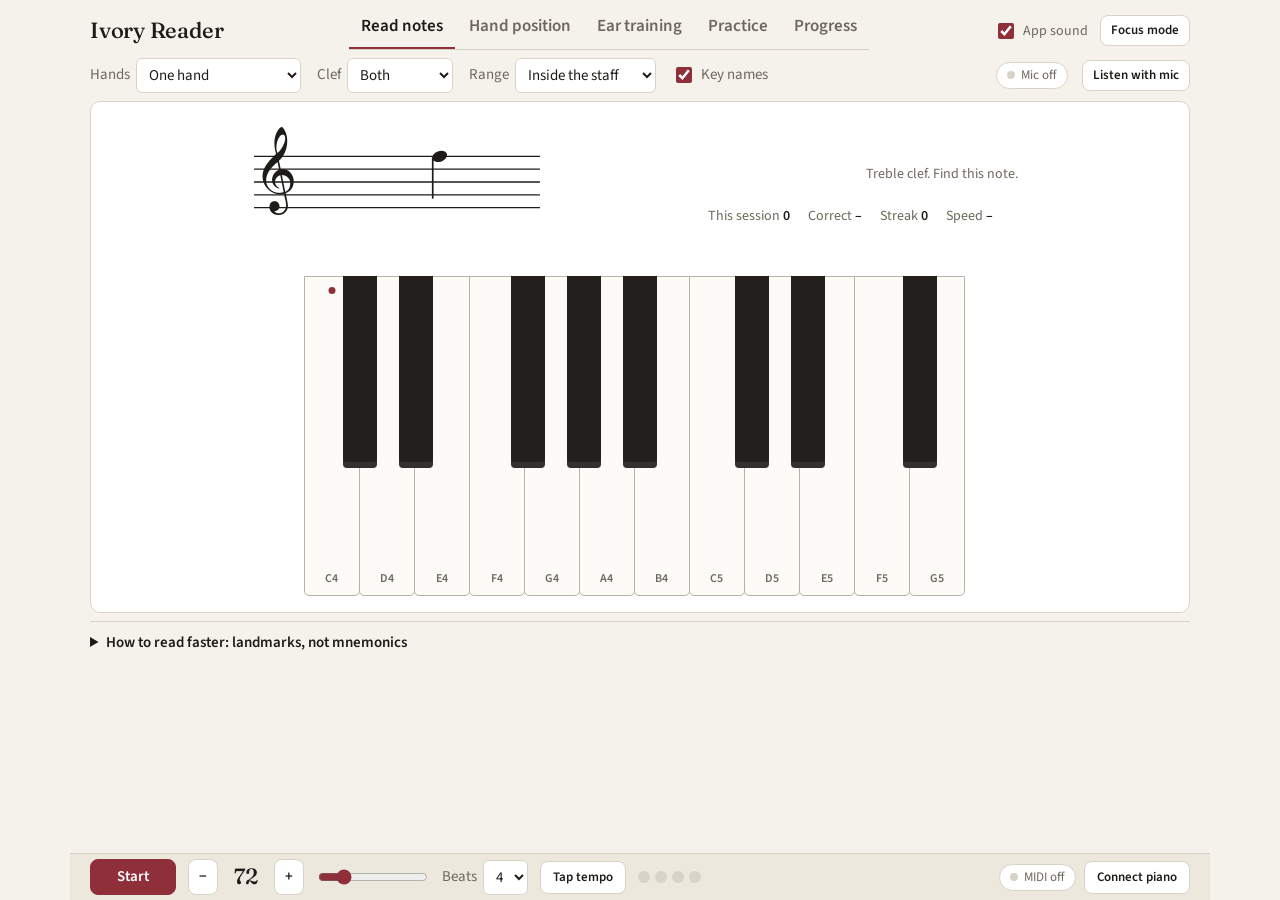
==== commit e86c16cf: "Add 没那么简单 (Not That Simple) as a built-in piece Transcribed from a 弹指之间 guitar book, p.76-77: the su" ====
--- a/index.html
+++ b/index.html
@@ -104,18 +104,6 @@
 svg g.cur .stem,svg g.cur .flag{stroke:var(--accent);fill:var(--accent)}
 svg g.cur .rest,svg g.cur .glyph{fill:var(--accent)}
 svg .cursor{fill:var(--accent);opacity:.12}
-/* finger tips on the practice score: the book's printed numbers bold, the rest worked out */
-svg text.fing{font-family:var(--font-body);font-size:11px;fill:var(--muted)}
-svg text.fing.book{fill:var(--ink);font-weight:700}
-svg .fing-ring{fill:none;stroke:var(--accent);stroke-width:1.3}
-svg g.cur text.fing{fill:var(--accent)}
-svg text.htag{font-family:var(--font-body);font-size:11px;font-weight:600;fill:var(--accent)}
-svg .htag.quiz{cursor:pointer}
-svg .htag.quiz rect{fill:var(--soft);stroke:var(--accent);stroke-width:.8}
-svg .htag.quiz text{font-family:var(--font-body);font-size:11px;font-weight:600;fill:var(--accent)}
-svg .htag.quiz .a,svg .htag.quiz.shown .q{display:none}
-svg .htag.quiz.shown .a{display:inline}
-svg text.face-l{font-family:var(--font-display);font-weight:700;font-size:17px;fill:var(--accent)}
 svg .playhead{stroke:var(--accent);stroke-width:2;opacity:.5;stroke-linecap:round;pointer-events:none}
 .feedback{min-height:52px;text-align:center;font-size:18px;display:flex;flex-direction:column;justify-content:center;align-items:center;gap:2px}
 .feedback .big{font-family:var(--font-display);font-size:26px;font-weight:700}
@@ -135,8 +123,7 @@
 .kb .w.want{background:var(--hint)}.kb .b.want{background:#8A6A2A}
 .kb .good{background:var(--good)!important;color:#fff}
 .kb .bad{background:var(--bad)!important;color:#fff}
-.kb .fg{position:absolute;left:50%;transform:translateX(-50%);width:24px;height:24px;border-radius:50%;color:#fff;font-size:13px;font-weight:700;display:flex;align-items:center;justify-content:center;pointer-events:none}
-.kb .b .fg{width:20px;height:20px;font-size:12px;box-shadow:0 0 0 2px var(--black-key)}
+.kb .w .fg{position:absolute;left:50%;transform:translateX(-50%);width:24px;height:24px;border-radius:50%;color:#fff;font-size:13px;font-weight:700;display:flex;align-items:center;justify-content:center}
 .kb .fg.L{background:var(--left)}.kb .fg.R{background:var(--right)}
 
 .lg{display:inline}.sm-l{display:none}
@@ -200,10 +187,6 @@
 .pstatus{display:flex;gap:10px 18px;flex-wrap:wrap;align-items:center;font-size:15px;margin:8px 0 4px;min-height:26px}
 .pstatus .now{font-family:var(--font-display);font-size:20px;font-weight:700}
 .pstatus .now.good{color:var(--good)}.pstatus .now.bad{color:var(--bad)}
-.pstatus .hand-tip{font-size:14px;color:var(--muted)}
-.pstatus .hand-tip.move{color:var(--accent);font-weight:600}
-.face-grid{display:grid;grid-template-columns:repeat(auto-fit,minmax(240px,1fr));gap:8px 18px}
-.face-grid p{margin:4px 0 10px}
 .errs{color:var(--bad);font-size:14px;white-space:pre-wrap}
 /* practice toolbar: one row. Options holds the set-once settings. */
 .ptools{gap:8px 10px}
@@ -410,7 +393,7 @@
 <!-- HAND -->
 <section class="panel" id="panel-hand">
   <div class="controls">
-    <label>Position <select id="pos"><option value="c" selected>C position</option><option value="mc">Middle C position</option><option value="f">F position</option><option value="g">G position</option></select></label>
+    <label>Position <select id="pos"><option value="c" selected>C position</option><option value="mc">Middle C position</option><option value="g">G position</option></select></label>
   </div>
   <div class="card">
     <h2 id="pos-title">C position</h2>
@@ -418,17 +401,6 @@
     <div class="legend"><span class="L">Left hand</span><span class="R">Right hand</span></div>
     <div class="kbwrap"><div class="kb" id="kb-hand" role="group" aria-label="Keyboard showing finger numbers"></div></div>
     <p class="muted small" style="margin-top:10px">Fingers are numbered the same on both hands: thumb 1, index 2, middle 3, ring 4, little finger 5. Tap a key to hear it.</p>
-  </div>
-  <div class="card face">
-    <h3>F-A-C-E: find the notes by their spaces</h3>
-    <div class="face-grid">
-      <div><svg class="staff" id="face-treble" viewBox="0 0 300 132" role="img" aria-label="Treble staff: F, A, C and E in the four spaces"></svg>
-        <p class="small"><b>Right hand, treble staff.</b> The four spaces, bottom to top, spell F A C E. The bottom-space F is where the right thumb sits in F position.</p></div>
-      <div><svg class="staff" id="face-bass" viewBox="0 0 300 132" role="img" aria-label="Bass staff: F under the staff, then A, C and E in the bottom three spaces"></svg>
-        <p class="small"><b>Left hand, bass staff.</b> F hangs just under the staff, then A, C and E fill the bottom three spaces. The top space is G, so the bass spaces alone read A C E G.</p></div>
-    </div>
-    <p class="muted small">Why it works: F A C E skips every other letter, and skipping a letter on the staff jumps from one space to the next space, or one line to the next line. The same skip on lines: in <b>Morning Mood</b> the left hand plays F, A and C on three lines in a row, the 4th line, the top line and middle C's ledger line.</p>
-    <p class="muted small"><b>A hand position is named after one key.</b> Find that key first, put the finger the book prints on it, and the other four fingers fall on the next four white keys. Practice → <b>Options → Finger tips</b> shows this on every piece that has book fingers, or quizzes you on it.</p>
   </div>
   <div class="two">
     <div class="card">
@@ -501,7 +473,6 @@
         <label><input type="checkbox" id="showkeys" checked> Show next keys</label>
         <label><input type="checkbox" id="countin" checked> Count-in</label>
         <label><input type="checkbox" id="showline" checked> Moving line</label>
-        <label>Finger tips <select id="tips"><option value="show">Show</option><option value="quiz">Quiz me</option><option value="off">Off</option></select></label>
       </div>
     </details>
     <span class="row" id="mic-row-p"><span class="pill mic-pill">Mic off</span><button class="btn sm mic-btn" data-off="Use mic">Use mic</button></span>
@@ -512,12 +483,11 @@
     </span>
   </div>
   <div class="score" id="score"><svg id="score-svg"></svg></div>
-  <div class="pstatus"><span class="now" id="p-now"></span><span class="muted" id="p-where"></span><span class="muted" id="p-mist"></span><span class="hand-tip" id="p-hand"></span><button class="btn sm" id="btn-hands" hidden>Check hands</button></div>
+  <div class="pstatus"><span class="now" id="p-now"></span><span class="muted" id="p-where"></span><span class="muted" id="p-mist"></span></div>
   <p class="muted small" id="mic-chord-hint" hidden style="margin:2px 0 0">Mic grades one note at a time. Chords in this piece won't be scored by mic — tap them, use MIDI, or turn Hands to one hand to avoid them.</p>
   <div class="kbwrap"><div class="kb" id="kb-p" role="group" aria-label="Practice keyboard"></div></div>
   <details class="compact">
     <summary>How Listen, Play along and Wait mode differ</summary>
-    <p class="muted small" style="margin-top:8px"><b>Finger tips</b>, under <b>Options</b>, follow the finger numbers printed in your book. <b>Show</b> puts a finger on every note (the book's own numbers in bold, circled where a hand moves), names where each hand goes, and numbers your fingers on the keyboard. <b>Quiz me</b> shows only the book's numbers, like the paper: when a hand moves, work out where it goes, put it there, then press <b>Check hands</b> (or tap <i>where?</i> on the score). <b>Off</b> hides them all.</p>
     <p class="muted small" style="margin-top:8px"><b>Listen</b> plays the piece at the metronome tempo. <b>Play along</b> clicks through the piece at that tempo while you play; a key within a third of a beat counts as on time, and with one hand chosen the app plays the other. <b>Wait mode</b> lights the next keys and waits until you play every one of them. <b>Moving line</b> draws a line that rides the beat across the score in Listen and Play along; Wait mode has no clock, so it has no line. Slow is the point: the tempo is yours. Piano sound: Salamander Grand Piano by Alexander Holm, CC BY 3.0.</p>
   </details>
 
@@ -555,7 +525,7 @@
             <p>One line per setting, then one line per hand. Measures are separated by <code>|</code>.</p>
             <p><code>title: Ode to Joy</code> <code>time: 4/4</code> <code>key: C</code> <code>tempo: 72</code></p>
             <p><code>RH: E4/q E4/q F4/q G4/q | G4/q F4/q E4/q D4/q</code></p>
-            <p>Note = pitch/length. Pitch: letter, optional <code>#</code> or <code>b</code>, octave (middle C is <code>C4</code>). Length: <code>w</code> whole, <code>h</code> half, <code>q</code> quarter, <code>e</code> eighth, <code>s</code> sixteenth, add <code>.</code> for dotted. Rest: <code>r/q</code>. Chord: <code>[C4 E4 G4]/h</code>. Tie to the next note: <code>C4/h~</code>. Notes without an accidental follow the key signature; write <code>n</code> for a natural, as in <code>F4n</code>. Triplet: <code>3(C4/e D4/e E4/e)</code>, three in the time of two. Finger number printed over a note: <code>E4@3/q</code>, or in a chord <code>[C3@5 G3@1]/w</code>; mark the ones the book prints and the app works out the rest. A second voice on the same staff, such as a note held under a moving line, goes on its own line, <code>RH2:</code> or <code>LH2:</code>, with the same bars and rests where it is silent.</p>
+            <p>Note = pitch/length. Pitch: letter, optional <code>#</code> or <code>b</code>, octave (middle C is <code>C4</code>). Length: <code>w</code> whole, <code>h</code> half, <code>q</code> quarter, <code>e</code> eighth, <code>s</code> sixteenth, add <code>.</code> for dotted. Rest: <code>r/q</code>. Chord: <code>[C4 E4 G4]/h</code>. Tie to the next note: <code>C4/h~</code>. Notes without an accidental follow the key signature; write <code>n</code> for a natural, as in <code>F4n</code>. Triplet: <code>3(C4/e D4/e E4/e)</code>, three in the time of two. A second voice on the same staff, such as a note held under a moving line, goes on its own line, <code>RH2:</code> or <code>LH2:</code>, with the same bars and rests where it is silent.</p>
           </div>
         </details>
       </div>
@@ -691,16 +661,13 @@
   const beatsPerBar=piece.time[0]*4/piece.time[1];piece.beatsPerBar=beatsPerBar;
   // A second voice needs its first voice; if only the second is given, treat it as the first.
   ['RH','LH'].forEach(h=>{if(partLines[h+'2']&&!partLines[h]){piece.errors.push(`${h}2 needs an ${h} line too; reading it as ${h}.`);partLines[h]=partLines[h+'2'];delete partLines[h+'2'];}});
-  // A pitch may carry the finger the book prints over it: E4@3, [C3@5 G3@1].
-  const tokRe=/^(?:\[([^\]]+)\]|([A-Ga-g][#bn]?\d(?:@\d)?)|(r))\/([whqes])(\.?)(~?)$/;
+  const tokRe=/^(?:\[([^\]]+)\]|([A-Ga-g][#bn]?\d)|(r))\/([whqes])(\.?)(~?)$/;
   function pitch(tok){
-    const pm=tok.match(/^([A-Ga-g])([#bn]?)(\d)(?:@([1-5]))?$/);if(!pm)return null;
+    const pm=tok.match(/^([A-Ga-g])([#bn]?)(\d)$/);if(!pm)return null;
     const letter=pm[1].toUpperCase(),acc=pm[2],oct=+pm[3];
     const alter=acc==='#'?1:acc==='b'?-1:acc==='n'?0:(piece.key.alt[letter]||0);
     const show=acc==='n'?(piece.key.alt[letter]?'♮':''):acc==='#'&&piece.key.alt[letter]!==1?'♯':acc==='b'&&piece.key.alt[letter]!==-1?'♭':'';
-    const r={m:midi(letter,oct)+alter,letter,oct,show};
-    if(pm[4])r.finger=+pm[4];
-    return r;
+    return {m:midi(letter,oct)+alter,letter,oct,show};
   }
   PARTS.forEach(part=>{
     if(!partLines[part])return;
@@ -724,7 +691,7 @@
         const n={start,dur,dot:!!t[5],kind:t[4],tie:!!t[6],rest:!!t[3],pitches:[]};
         if(tup){n.tuplet={n:tup.n,first:false,last:false};tup.notes.push(n);}
         if(t[1]){t[1].trim().split(/\s+/).forEach(p=>{const r=pitch(p);if(r)n.pitches.push(r);else piece.errors.push(`${part} bar ${mi+1}: bad pitch "${p}" in chord.`);});}
-        else if(t[2]){const r=pitch(t[2]);if(r)n.pitches.push(r);else piece.errors.push(`${part} bar ${mi+1}: bad finger in "${tok}", use 1 to 5.`);}
+        else if(t[2]){const r=pitch(t[2]);if(r)n.pitches.push(r);}
         if(!n.rest&&!n.pitches.length){piece.errors.push(`${part} bar ${mi+1}: "${tok}" has no pitch.`);return;}
         n.pitches.sort((a,b)=>a.m-b.m);notes.push(n);start+=dur;
       });
@@ -752,85 +719,6 @@
 }
 
 globalThis.IvoryParse={parsePiece,keySig,midi,SEMI,DUR,PARTS,SHARPS,FLATS,handOf,tupletRatio};
-})();
-/* Ivory Reader hand positions: where each hand sits, and which finger plays
-   each note. Plain script, no DOM: build.sh inlines it after parse.js, and the
-   tests in test/ load it directly. It leaves one global, IvoryFingers.
-
-   Beginner books print a finger number only where the hand is placed or moves
-   (often circled). Each printed number pins the hand: finger f on a key means
-   the thumb sits f-1 white keys away (to the right for the left hand, to the
-   left for the right hand), and the five fingers own five neighbouring keys.
-   Every note after that, until the next printed number that moves the hand,
-   gets its finger from that placement. */
-(function(){
-'use strict';
-const LETTERS=['C','D','E','F','G','A','B'],SEMI={C:0,D:2,E:4,F:5,G:7,A:9,B:11};
-const step=(letter,oct)=>oct*7+LETTERS.indexOf(letter);   // white-key index; a sharp shares its letter's step
-function keyAt(s,alt){const letter=LETTERS[((s%7)+7)%7],oct=Math.floor(s/7);return (oct+1)*12+SEMI[letter]+((alt&&alt[letter])||0);}
-const thumbFrom=(hand,s,f)=>hand==='RH'?s-(f-1):s+(f-1);
-function fingerAt(hand,thumb,s){const f=hand==='RH'?s-thumb+1:thumb-s+1;return f>=1&&f<=5?f:null;}
-
-// Where one step's printed fingers put the thumb. When they disagree (the hand
-// is stretched, as in a third played 2-1), the thumb's own number wins and the
-// step is marked as a stretch.
-function anchor(hand,ps){
-  const got=ps.filter(x=>x.p.finger).map(x=>({f:x.p.finger,t:thumbFrom(hand,step(x.p.letter,x.p.oct),x.p.finger)}));
-  if(!got.length)return null;
-  got.sort((a,b)=>a.f-b.f);
-  return {thumb:got[0].t,stretch:got.some(g=>g.t!==got[0].t)};
-}
-
-// Adds p.auto (the finger that plays it, or null when the hand would have to
-// reach) to every sounding pitch, sets n.move to the placement on the first note
-// of each one, and returns {RH:[pos...],LH:[pos...]} in time order, where
-// pos = {hand,beat,thumb (step),stretch,keys:[5 midi or null, finger 1 first],at:{part,mi,ni}}.
-function plan(piece){
-  const out={RH:[],LH:[]},alt=(piece.key&&piece.key.alt)||{};
-  ['RH','LH'].forEach(hand=>{
-    const steps=[];
-    piece.onsets.forEach(o=>{
-      const ps=[];
-      o.items.forEach(it=>{if(piece.handOf(it.part)!==hand||it.n.rest)return;it.n.pitches.forEach(p=>ps.push({p,it}));});
-      if(ps.length)steps.push({beat:o.beat,ps});
-    });
-    const first=steps.find(s=>anchor(hand,s.ps));
-    if(!first)return;                       // no printed fingers for this hand: nothing to go on
-    let thumb=anchor(hand,first.ps).thumb,cur=null;
-    steps.forEach(s=>{
-      const a=anchor(hand,s.ps);
-      const moved=a&&(a.thumb!==thumb||a.stretch||(cur&&cur.stretch));
-      if(a)thumb=a.thumb;
-      if(!cur||moved){
-        const it=s.ps[0].it;
-        cur={hand,beat:s.beat,thumb,stretch:!!(a&&a.stretch),keys:[],at:{part:it.part,mi:it.mi,ni:it.ni}};
-        if(cur.stretch)s.ps.forEach(({p})=>{if(p.finger)cur.keys[p.finger-1]=p.m;});
-        else for(let f=1;f<=5;f++)cur.keys[f-1]=keyAt(hand==='RH'?thumb+f-1:thumb-(f-1),alt);
-        for(let f=0;f<5;f++)if(cur.keys[f]===undefined)cur.keys[f]=null;
-        cur.played=new Set();
-        it.n.move=cur;
-        out[hand].push(cur);
-      }
-      s.ps.forEach(({p})=>{
-        p.auto=p.finger||(cur.stretch?null:fingerAt(hand,thumb,step(p.letter,p.oct)));
-        // a sharp or flat the piece actually plays replaces the plain key under that finger
-        if(p.auto&&!cur.stretch&&!cur.played.has(p.auto)){cur.played.add(p.auto);cur.keys[p.auto-1]=p.m;}
-      });
-    });
-    out[hand].forEach(pos=>delete pos.played);
-  });
-  return out;
-}
-
-// The placement in force at a beat: the last one that started at or before it,
-// or the first one when the beat comes before any (a hand that starts late).
-function at(list,beat){
-  if(!list||!list.length)return null;
-  let r=list[0];for(const p of list){if(p.beat<=beat+1e-9)r=p;else break;}
-  return r;
-}
-
-globalThis.IvoryFingers={plan,at,step,keyAt};
 })();
 /* Ivory Reader play-along scorer.
    Pure timing logic, no DOM or audio: script.html drives it from the clock,
@@ -1082,7 +970,7 @@
   whites.forEach(m=>{
     const d=document.createElement('div');d.className='w'+(m===60?' middle':'');d.dataset.m=m;
     if(opts.names!==false)d.textContent=noteName(m);
-    if(opts.fingers&&opts.fingers[m])opts.fingers[m].forEach((f,i)=>{d.innerHTML+=`<span class="fg ${f.hand}" style="bottom:${30+i*28}px">${f.n}</span>`;});
+    if(opts.fingers&&opts.fingers[m])opts.fingers[m].forEach((f,i)=>{d.innerHTML+=`<span class="fg ${f.hand}" style="top:${34+i*28}px">${f.n}</span>`;});
     el.appendChild(d);
   });
   whites.forEach((m,i)=>{
@@ -1282,8 +1170,6 @@
      L:[[midi('C',3),5],[midi('D',3),4],[midi('E',3),3],[midi('F',3),2],[midi('G',3),1]],R:[[midi('C',4),1],[midi('D',4),2],[midi('E',4),3],[midi('F',4),4],[midi('G',4),5]]},
   mc:{title:'Middle C position',desc:'Both thumbs share middle C. The hands sit side by side, which is how many beginner duets and the first two-hand pieces are written.',
      L:[[midi('F',3),5],[midi('G',3),4],[midi('A',3),3],[midi('B',3),2],[midi('C',4),1]],R:[[midi('C',4),1],[midi('D',4),2],[midi('E',4),3],[midi('F',4),4],[midi('G',4),5]]},
-  f:{title:'F position',desc:'Right thumb on the F above middle C, the bottom space of the treble staff (the F of F-A-C-E). Left little finger on the F below middle C, the 4th line of the bass staff, so the left thumb lands on middle C. Merrily We Roll Along and Morning Mood in Practice use it. Finger 4 of the right hand covers B, which F major pieces play as B flat; neither of those two lessons plays it.',
-     L:[[midi('F',3),5],[midi('G',3),4],[midi('A',3),3],[midi('B',3),2],[midi('C',4),1]],R:[[midi('F',4),1],[midi('G',4),2],[midi('A',4),3],[midi('B',4),4],[midi('C',5),5]]},
   g:{title:'G position',desc:'Same hand shape as C position, moved up to G. Right thumb on the G above middle C, left little finger on the G below it. Pieces in this position often add an F sharp.',
      L:[[midi('G',2),5],[midi('A',2),4],[midi('B',2),3],[midi('C',3),2],[midi('D',3),1]],R:[[midi('G',4),1],[midi('A',4),2],[midi('B',4),3],[midi('C',5),4],[midi('D',5),5]]}
 };
@@ -1292,25 +1178,10 @@
   const p=POS[posSel.value];
   $('pos-title').textContent=p.title;$('pos-desc').textContent=p.desc;
   const fingers={};p.L.forEach(([m,n])=>(fingers[m]=fingers[m]||[]).push({hand:'L',n}));p.R.forEach(([m,n])=>(fingers[m]=fingers[m]||[]).push({hand:'R',n}));
-  buildKeyboard(kbHand,posSel.value==='g'?midi('G',2):midi('C',3),posSel.value==='g'||posSel.value==='f'?midi('E',5):midi('C',5),{names:true,fingers});
+  buildKeyboard(kbHand,posSel.value==='g'?midi('G',2):midi('C',3),posSel.value==='g'?midi('E',5):midi('C',5),{names:true,fingers});
   $('fd-pos').textContent=p.title;fdNext();
 }
 posSel.addEventListener('change',layoutHand);
-// F-A-C-E, drawn once: whole notes with their names under the staff.
-function drawFace(svg,clefName,notes){
-  const S=12,top=30,left=16,width=268,c=CLEF[clefName];
-  let h='';
-  for(let i=0;i<5;i++)h+=`<line class="ln" x1="${left}" y1="${top+i*S}" x2="${left+width}" y2="${top+i*S}"/>`;
-  h+=`<text class="clef" x="${left+6}" y="${top+c.line*S}" font-size="${c.size}">${c.glyph}</text>`;
-  notes.forEach((m,i)=>{
-    const x=110+i*46,y=top+(dia(c.top)-dia(m))*S/2;
-    h+=`<ellipse class="note hollow" cx="${x}" cy="${y}" rx="7.2" ry="5" transform="rotate(-20 ${x} ${y})"/>`;
-    h+=`<text class="face-l" x="${x}" y="${top+4*S+34}" text-anchor="middle">${letterOf(m)}</text>`;
-  });
-  svg.innerHTML=h;
-}
-drawFace($('face-treble'),'treble',[midi('F',4),midi('A',4),midi('C',5),midi('E',5)]);
-drawFace($('face-bass'),'bass',[midi('F',2),midi('A',2),midi('C',3),midi('E',3)]);
 const staffFd=$('staff-fd'),fdFb=$('fd-feedback'),fingerBtns=[...document.querySelectorAll('#fingers button')];
 let fq=null,fdLocked=false,fdTimer=null;
 function fdNext(){
@@ -1531,61 +1402,17 @@
 }
 const PLAY_TOL=0.34; // beats either side of a note that still count as on time
 
-// ---------- finger tips: src/fingers.js works out where each hand sits ----------
-// Show: every note's finger (the book's printed ones bold), where each hand
-// moves, and the five fingers on the keyboard. Quiz me: only the book's printed
-// numbers, like the paper; work out where the hand goes, then Check hands.
-let tipsMode='show',handReveal=false;
-try{const v=localStorage.getItem(KEY+':tips');if(v==='show'||v==='quiz'||v==='off')tipsMode=v;}catch(e){}
-const hasHands=()=>!!(piece&&piece.hands&&(piece.hands.RH.length||piece.hands.LH.length));
-const keyLabel=m=>noteName(m).replace('#','♯');
-function posLabel(pos,long){
-  if(pos.stretch)return pos.keys.map((m,i)=>m==null?'':`${i+1} on ${keyLabel(m)}`).filter(Boolean).reverse().join(', ');
-  const m=pos.keys[0];return `thumb on ${keyLabel(m)}`+(long&&m===60?' (middle C)':'');
-}
-// SVG for one note's finger numbers, and the hand-position tag when the hand moves here.
-function fingerMarks(hand,n,x,ys,up,top,S,tips){
-  const fs=n.pitches.map((p,i)=>({f:p.finger||(tips==='show'?p.auto:null),book:!!p.finger,y:ys[i]})).filter(q=>q.f).sort((a,b)=>a.y-b.y);
-  let g='',edge;
-  if(hand==='RH'){
-    const y0=Math.min(top-7,(up?Math.min(...ys)-3.2*S:Math.min(...ys))-7);
-    fs.forEach((q,i)=>{q.ty=y0-(fs.length-1-i)*11;});edge=fs.length?fs[0].ty-15:y0-4;
-  }else{
-    const y0=Math.max(top+4*S+16,(up?Math.max(...ys):Math.max(...ys)+3.2*S)+15);
-    fs.forEach((q,i)=>{q.ty=y0+i*11;});edge=fs.length?fs[fs.length-1].ty+17:y0+4;
-  }
-  fs.forEach(q=>{
-    if(n.move)g+=`<circle class="fing-ring" cx="${x}" cy="${q.ty-4}" r="6.6"/>`;
-    g+=`<text class="fing${q.book?' book':''}" x="${x}" y="${q.ty}" text-anchor="middle">${q.f}</text>`;
-  });
-  if(n.move){
-    const pos=n.move,i=piece.hands[hand].indexOf(pos);
-    if(i>=0){
-      const who=hand==='RH'?'RH':'LH';
-      if(tips==='show')g+=`<text class="htag" x="${x-6}" y="${edge}">${who} ${posLabel(pos)}</text>`;
-      else{
-        const q=`${who} ${i?'moves':'starts'}: where?`,a=`${who} ${posLabel(pos)}`;
-        g+=`<g class="htag quiz" role="button"><rect x="${x-10}" y="${edge-13}" width="${Math.max(q.length,a.length)*6+10}" height="18" rx="4"/><text class="q" x="${x-5}" y="${edge}">${q}</text><text class="a" x="${x-5}" y="${edge}">${a}</text></g>`;
-      }
-    }
-  }
-  return g;
-}
-
 // ---------- score renderer ----------
 function renderScore(svg,piece,width,scale=1){
   const S=10,LH=S*4,GAP=46,LEFT=34,RIGHT=8,parts=PARTS.filter(p=>piece.parts[p]),hands=['RH','LH'].filter(h=>piece.parts[h]),grand=hands.length===2;
-  // Finger numbers sit above the treble staff and below the bass staff, as the
-  // books print them, with a hand-position tag beyond them where a hand moves.
-  const tips=hasHands()?tipsMode:'off',PAD=tips==='off'?0:30;
-  const sysH=(grand?LH*2+GAP:LH)+58+PAD*2;
+  const sysH=(grand?LH*2+GAP:LH)+58;
   const perSys=Math.max(1,Math.min(4,Math.floor((width-LEFT-RIGHT)/230)));
   const nSys=Math.ceil(piece.nBars/perSys);
   const H=nSys*sysH+10;
   let h='';const pos={};// id -> {x,y,part}
   const barPos=[];// bar index -> {x,w,top,bot}: the track the playhead runs along
   const clefFor=p=>piece.handOf(p)==='RH'?'treble':'bass';
-  function staffTop(sys,part){return 30+PAD+sys*sysH+(piece.handOf(part)==='LH'&&grand?LH+GAP:0);}
+  function staffTop(sys,part){return 30+sys*sysH+(piece.handOf(part)==='LH'&&grand?LH+GAP:0);}
   function yOf(part,letter,oct,top){const c=CLEF[clefFor(part)];return top+(diaLO(c.topLO[0],c.topLO[1])-diaLO(letter,oct))*S/2;}
   for(let sys=0;sys<nSys;sys++){
     const m0=sys*perSys,m1=Math.min(piece.nBars,m0+perSys);
@@ -1645,7 +1472,6 @@
               for(let f=0;f<flags;f++){const fy=sy2+(up?f*7:-f*7);g+=up?`<path class="flag" d="M${sx} ${fy} c 8 4, 9 10, 6 18 c 3 -7, 0 -11, -6 -14 z"/>`:`<path class="flag" d="M${sx} ${fy} c 8 -4, 9 -10, 6 -18 c 3 7, 0 11, -6 14 z"/>`;}
             }
             pos[id]={x,y:up?yBot:yTop,part,up,ys};
-            if(tips!=='off'&&!n.tiedFrom&&!voice2)g+=fingerMarks(piece.handOf(part),n,x,ys,up,top,S,tips);
             if(n.tie){const nx=x+ (ni+1<bar.notes.length?(bar.notes[ni+1].start-n.start)/piece.beatsPerBar*inner: mw-pad-(n.start/piece.beatsPerBar)*inner+14);const ty=up?yBot+6:yTop-6;const bend=up?8:-8;g+=`<path class="tie" d="M${x+4} ${ty} q ${(nx-x-8)/2} ${bend}, ${nx-x-8} 0"/>`;}
           }
           if(n.tuplet){
@@ -1717,96 +1543,50 @@
 time: 4/4
 key: C
 tempo: 84
-RH: E4@3/q E4/q E4/h | E4/q E4/q E4/h | E4/q G4/q C4/q D4/q | E4/w
-LH: [C3@5 G3@1]/w | r/w | [C3 G3]/w | r/w
+RH: E4/q E4/q E4/h | E4/q E4/q E4/h | E4/q G4/q C4/q D4/q | E4/w
+LH: [C3 G3]/w | r/w | [C3 G3]/w | r/w
 RH: F4/q F4/q F4/q F4/q | F4/q E4/q E4/q E4/q | E4/q D4/q D4/q E4/q | D4/h G4/h
 LH: [F3 G3]/w | r/w | [F3 G3]/w | r/w
 RH: E4/q E4/q E4/h | E4/q E4/q E4/h | E4/q G4/q C4/q D4/q | E4/w
 LH: [C3 G3]/w | r/w | [C3 G3]/w | r/w
 RH: F4/q F4/q F4/q F4/q | F4/q E4/q E4/q E4/q | G4/q G4/q F4/q D4/q | C4/w
 LH: [F3 G3]/w | r/w | [F3 G3]/w | [C3 G3]/w`,
-  // Lessons from the Music Theory for Young Children piano pages and a Level 1
-  // book, read from photos on 2026-09-24. A number after @ is the finger the
-  // page prints over that note; the app works out the rest from those.
-  'b:merrily':`# Merrily We Roll Along, lesson page 25. No key signature, but both hands sit in F position:
-# RH thumb on the F above middle C (F-A-C-E: the bottom space), LH little finger on the F below it.
-# Bar 4's two Cs are pencilled in on the page; the printed fingers there are 3 and 5.
-title: Merrily We Roll Along
+  'b:simple':`# 没那么简单 (Not That Simple), words 姚若龙, music 萧煌奇, sung by 黄小琥.
+# From a 弹指之间 guitar book, p.76-77, read from two phone photos on 2026-10-02.
+# RH is the sung melody from the numbered notation; LH is root-and-fifth from the
+# guitar chords. The book plays it in C with capo 6, so the record is in Gb.
+# Slow Rock: every beat is a triplet, so each plain eighth pair is swung as
+# 3(long/q short/e). Grace notes left out (bars 1, 2).
+# Bars 1-4 intro, 5-13 verse, 14-21 verse, 22-29 build-up, 30-38 chorus. The book
+# then repeats from bar 14 for verse 2 and goes to a coda on a page not
+# photographed, so this stops at the end of the first chorus.
+# Octaves: the print leaves dots off bars 2-3; the guitar tab puts them at C5-F5.
+# Most doubtful: the low A3/B3/G3 in bars 10-12 and 18-20 (dots under 7 only),
+# the C4 that ends bar 1, and the 16ths in bars 26, 32, 36.
+title: Not That Simple (没那么简单)
 time: 4/4
 key: C
-tempo: 88
-RH: A4@3/q G4@2/q F4@1/q G4/q | A4/q A4/q A4/h | G4@2/q G4/q G4/h | A4@3/q C5@5/q C5/h
-LH: [F3@5 C4@1]/w | [F3 C4]/w | C4@1/w | [F3 C4]/w
-RH: A4@3/q G4/q F4/q G4/q | A4/q A4/q A4/h | G4@2/q G4/q A4/q G4/q | F4@1/w
-LH: [F3@5 C4@1]/w | [F3 C4]/w | C4/w | [F3@5 A3@3]/w`,
-  'b:baa':`# Baa Baa Black Sheep, lesson page 21. The hands take turns. RH in C position with an F sharp
-# (the sharp in bar 2 is pencilled in by the teacher); LH thumb on middle C.
-title: Baa Baa Black Sheep
-time: 4/4
-key: C
-tempo: 100
-RH: r/h D4@2/q D4/q | E4@3/e F#4/e G4/e E4/e D4/h | C4@1/q C4/q r/h | r/w
-LH: G3@4/q G3/q r/h | r/w | r/h B3@2/q B3/q | A3/q A3/q G3/h
-RH: D4@2/q D4/e D4/e C4/q C4/e C4/e | r/w | D4@2/q D4/e D4/e C4/e D4/e E4/e C4/e | r/w
-LH: r/w | B3@2/q B3/e B3/e A3/q A3/q | r/w | B3@2/q A3/e A3/e G3/h`,
-  'b:oldman':`# This Old Man, lesson page 19. RH starts with the thumb on D (4 on G), then the circled 1
-# in bar 5 moves it down to C position. LH thumb stays on middle C.
-# The last bar's LH middle C is in brackets on the page: optional, the right thumb plays it too.
-title: This Old Man
-time: 4/4
-key: C
-tempo: 88
-RH: G4@4/q E4/q G4/h | G4/q E4/q G4/h | A4/q G4/q F4/q E4/q | D4@1/q E4/q F4/q E4/e F4/e
-LH: C4@1/w | C4/w | F3/w | G3/w
-RH: G4@4/q C4@1/q C4/e C4/e C4/q | C4/e D4/e E4/e F4/e G4/h | G4/q D4/q D4/q F4/q | E4/q D4/q C4/h
-LH: r/w | r/w | G3@4/w | A3/q B3/q C4/h`,
-  'b:hotcross':`# Hot Cross Buns, lesson pages 22-23, played as one piece. RH in D position (D E F# G A);
-# LH thumb on the D above middle C. Page 23's LH C sharp is pencilled in by the teacher.
-title: Hot Cross Buns
-time: 4/4
-key: C
-tempo: 88
-RH: A4@5/q r/q D4@1/h | A4/q r/q D4/h | A4@5/e G4/e F#4/e E4/e D4/e E4/e F#4/e G4/e | A4@5/q r/q D4@1/h
-LH: r/q A3@4/q r/h | r/q A3/q r/h | r/w | r/q A3@4/q r/h
-RH: A4@5/e A4/e A4/e A4/e G4/q G4/q | F#4/e F#4/e F#4/e F#4/e E4/h | A4@5/e G4/e F#4/e E4/e D4/e E4/e F#4/e G4/e | A4@5/q r/q D4@1/h
-LH: A3@4/h C#4@2/h | D4@1/h A3@4/h | r/w | r/q A3@4/q r/h`,
-  'b:swan':`# Swan Lake (Tchaikovsky), lesson page 39. RH starts in E position (thumb on E, 5 on B);
-# bar 6's circled 5 moves it to C position ("change G!" on the page).
-# LH moves between a third on E-G (5-3) and a stretched third on A-C (2-1).
-title: Swan Lake
-time: 4/4
-key: C
-tempo: 72
-RH: B4@5/w | E4@1/q F#4/q G4/q A4/q | B4@5/h. G4@3/q | B4/h. G4/q
-LH: [E3@5 G3@3]/w | [A3@2 C4@1]/w | [E3@5 G3@3]/w~ | [E3 G3]/w
-RH: B4@5/h. E4@1/q | G4@5/q E4@3/q C4@1/q G4@5/q | E4@3/w~ | E4/w
-LH: [E3@5 G3@3]/w | [A3@2 C4@1]/h r/h | [E3@5 G3@3]/w~ | [E3 G3]/w`,
-  'b:morning':`# Morning Mood (Grieg, Peer Gynt), lesson page 26. RH in F position all the way (5 on C).
-# LH: F and A held for the first four bars, then the circled 2 moves the thumb up to D,
-# and the circled 3-5 brings it back for the last chord. F, A and C in the LH sit on three
-# lines in a row: the 4th line, the top line, and middle C's ledger line.
-title: Morning Mood
-time: 3/4
-key: C
-tempo: 96
-RH: C5@5/q A4/q G4/q | F4/q G4/q A4/q | C5@5/q A4/q G4/q | F4/q G4/e A4/e G4/e A4/e
-LH: [F3@5 A3@3]/h.~ | [F3 A3]/h. | [F3@5 A3@3]/h.~ | [F3 A3]/h.
-RH: C5@5/h. | A4/h. | C5/q A4/q G4/q | F4/h.
-LH: C4@2/q A3@4/q C4/q | D4@1/q A3@4/q D4/q | C4@2/h. | [F3@5 A3@3]/h.`,
-  'b:daisy':`# Daisy Belle, Level 1 page 44. Middle C position: both thumbs on middle C.
-# The page says Allegro; 100 is a comfortable start, raise it with the metronome.
-title: Daisy Belle
-time: 3/4
-key: C
-tempo: 100
-RH: G4@5/h. | E4@3/h. | C4@1/h. | r/h. | r/h. | r/h. | r/h. | r/h.
-LH: r/h. | r/h. | r/h. | G3@4/h. | A3@3/q B3/q C4/q | A3/h C4/q | G3@4/h.~ | G3/h.
-RH: D4@2/h. | G4@5/h. | E4@3/h. | C4/h. | r/h. | D4@2/h E4/q | D4/h.~ | D4/h E4@3/q
-LH: r/h. | r/h. | r/h. | r/h. | A3@3/q B3/q C4/q | r/h. | r/h. | r/h.
-RH: F4@4/q E4/q D4/q | G4/h E4/q | D4/q C4/h~ | C4/h D4/q | E4/h C4/q | r/h. | r/h. | r/h.
-LH: r/h. | r/h. | r/h. | r/h. | r/h. | A3@3/h C4/q | B3/q A3/h~ | A3/h G3@4/q
-RH: C4@1/h E4/q | D4/h r/q | C4/h E4/q | D4/q E4/q F4/q | G4/q E4/q C4/q | D4/h r/q | C4/h.~ | C4/h.
-LH: r/h. | r/h G3/q | r/h. | r/h. | r/h. | r/h G3/q | r/h. | r/h.`
+tempo: 50
+RH: 3(A4/q G4/e~) 3(G4/e G4/e C5/e) G4/q~ 3(G4/q C4/e) | 3(A4/q G4/e~) 3(G4/e G4/e D5/e) C5/q~ 3(C5/e D5/e E5/e) | F5/q E5/q C5/h | r/h r/q 3(r/q C5/e)
+LH: [F2 C3]/h [E2 C3]/h | [F2 C3]/h [E2 C3]/h | [Bb2 F3]/h [G2 F3]/h | [C3 G3]/h [A2 F3]/h
+RH: 3(B4/q G4/e~) 3(G4/e E4/e E4/e) D4/q G4/q
+LH: [C3 B3]/h [C3 A3]/h
+RH: 3(G4/e E4/e D4/e) E4/q 3(G4/e E4/e D4/e) 3(E4/q A4/e) | G4/q 3(E4/q D4/e) E4/h | 3(G4/e E4/e D4/e) E4/q 3(G4/e E4/e E4/e) 3(E4/e D4/e D4/e) | D4/q~ 3(D4/q E4/e) 3(F4/e E4/e D4/e~) 3(D4/q C4/e)
+LH: [C3 G3]/w | [E2 B2]/w | [A2 E3]/w | [F2 C3]/h [G2 D3]/h
+RH: C4/q~ 3(C4/e A3/q) A3/q~ 3(A3/q B3/e) | B3/q~ 3(B3/e A3/q) G3/q~ 3(G3/q E4/e) | 3(F4/q E4/e) 3(C4/q A3/e) C4/q 3(D4/q D4/e~) | D4/h. G4/q
+LH: [F2 C3]/h [F2 B2]/h | [E2 B2]/h [A2 D3]/q [A2 C#3]/q | [D2 A2]/h [C2 A2]/h | B2/q A2/q [G2 D3]/h
+RH: 3(G4/e E4/e D4/e) E4/q 3(G4/e E4/e D4/e) 3(E4/q A4/e) | G4/q 3(A4/q G4/e) 3(A4/e G4/e E4/e~) E4/q | 3(G4/e E4/e D4/e) E4/q 3(G4/e E4/e E4/e) 3(E4/e D4/e D4/e) | D4/q~ 3(D4/q E4/e) 3(F4/e E4/e D4/e~) 3(D4/q C4/e)
+LH: [C3 G3]/w | [E2 B2]/w | [A2 E3]/w | [F2 C3]/h [G2 D3]/h
+RH: C4/q~ 3(C4/e A3/q) A3/q~ 3(A3/q B3/e) | B3/q 3(B3/q A3/e) G3/q~ 3(G3/q E4/e) | 3(F4/q E4/e) 3(C4/q A3/e) 3(F4/e E4/e E4/e~) 3(E4/q C4/e~) | 3(C4/e D4/q) C4/h 3(C5/q C5/e)
+LH: [F2 C3]/h [F2 B2]/h | [E2 B2]/h [A2 E3]/h | [D2 A2]/h [G2 F3]/h | [C3 F3]/h [C3 G3]/h
+RH: 3(A4/e G4/e G4/e) 3(G4/e F4/e G4/e) G4/q~ 3(G4/e C5/e C5/e) | 3(A4/e G4/e G4/e) 3(G4/e F4/e G4/e) E4/q~ 3(E4/e E4/e F4/e) | 3(G4/e F4/e F4/e~) 3(F4/e E4/e F4/e) 3(G4/e F4/e F4/e) 3(F4/e E4/e D4/e) | E4/q 3(A4/q G4/e) 3(A4/e G4/e G4/e~) 3(G4/e B4/e C5/e)
+LH: [F2 C3]/h [E2 C3]/h | [D3 A3]/h [C3 G3]/h | [Bb2 F3]/h [F2 C3]/h | [C3 G3]/h [D3 Bb3]/q [E3 Bb3]/q
+RH: 3(A4/q G4/e) 3(G4/e G4/e F4/s G4/s) G4/q~ 3(G4/e G4/e G4/e) | 3(E5/q D5/e) 3(D5/q C5/e) 3(G4/e A4/e C5/e~) 3(C5/e G4/e A4/e) | 3(C5/e G4/e A4/e~) 3(A4/e G4/e A4/e) 3(C5/e G4/e A4/e~) 3(A4/e G4/e G4/e) | 3(E5/q E5/e) 3(E5/e E5/e F5/e) D5/q 3(E5/q E5/e)
+LH: [F2 C3]/h [E2 C3]/h | [E3 G#3]/h [A2 E3]/h | [D3 G3]/h [D3 F#3]/h | [G2 F3]/h [G2 D3]/h
+RH: 3(E5/q D5/e) 3(D5/e D5/e C5/e) E5/q 3(B4/q B4/e) | 3(C5/q C5/e) 3(D5/e D5/e E5/e) C5/q 3(E5/q E5/e) | 3(F5/q E5/e) 3(D5/e C5/e C5/e) 3(C5/s D5/s C5/e A4/e~) 3(A4/e E5/e E5/e) | 3(F5/q E5/e) 3(D5/e C5/e D5/e) D5/q 3(E5/q E5/e)
+LH: [C3 G3]/w | [A2 E3]/w | [D3 A3]/w | [Bb2 F3]/h [G2 D3]/h
+RH: 3(E5/q D5/e) 3(D5/e D5/e C5/e) E5/q 3(B4/q B4/e) | 3(C5/q C5/e) 3(D5/e D5/e E5/e) C5/q 3(E5/q E5/e) | 3(F5/q E5/e) 3(D5/e C5/e C5/e) 3(C5/s D5/s C5/e A4/e~) 3(A4/e G4/e G4/e) | 3(E5/e C5/e C5/e~) 3(C5/e G4/e G4/e) 3(E5/e C5/e C5/e) 3(C5/q B4/e~) | 3(B4/e C5/q~) C5/h.
+LH: [C3 G3]/h [E3 G#3]/h | [A2 E3]/w | [D3 A3]/w | [F3 Ab3]/h [G2 D3]/h | [F2 C3]/h [E2 C3]/h`
 };
 const pieceSel=$('piece'),notationTa=$('notation'),errsEl=$('notation-errs'),scoreSvg=$('score-svg'),scoreBox=$('score'),kbP=$('kb-p');
 let piece=null,pieceId=null,notePos={},barPos=[],playheadEl=null,practiceKbRange=null;
@@ -1828,11 +1608,9 @@
 }
 function applyNotation(text){
   piece=parsePiece(text);
-  piece.hands=IvoryFingers.plan(piece);handReveal=false;
   errsEl.textContent=piece.errors.join('\n');
   setBpm(piece.tempo);$('beats').value=String(piece.time[0]===6&&piece.time[1]===8?6:piece.time[0]);
   const all=[];PARTS.forEach(p=>(piece.parts[p]||[]).forEach(b=>b.notes.forEach(n=>n.pitches.forEach(x=>all.push(x.m)))));
-  ['RH','LH'].forEach(h=>piece.hands[h].forEach(pos=>pos.keys.forEach(m=>{if(m!=null)all.push(m);})));   // room for the whole hand
   const lo=all.length?Math.min(...all):48,hi=all.length?Math.max(...all):72;
   practiceKbRange=[Math.floor(lo/12)*12,Math.ceil((hi+1)/12)*12];
   layoutPractice(true);
@@ -1851,57 +1629,8 @@
     if(room>0&&r.sysH>room){const k=Math.max(.7,room/r.sysH);r=renderScore(scoreSvg,piece,w/k,k);}
     notePos=r.pos;barPos=r.barPos;playheadEl=scoreSvg.querySelector('.playhead');if(transport.mode)highlight(transport.idx);
   }
-  const kw=kbP.parentElement.clientWidth;if(force||!kbP.children.length||kbP.dataset.w!==String(kw)){kbP.dataset.w=kw;buildKeyboard(kbP,practiceKbRange[0],practiceKbRange[1],{names:true,onKey:practiceKey});showHandMap();}
-}
-// The beat the practice cursor is on: the current step, or the start when idle.
-const curBeat=()=>piece&&transport.idx>=0&&piece.onsets[transport.idx]?piece.onsets[transport.idx].beat:0;
-const handWanted=h=>handsSel.value==='both'||handsSel.value===h;
-// Finger numbers on the practice keyboard for where each hand sits at this beat.
-function showHandMap(beat){
-  kbP.querySelectorAll('.fg.hm').forEach(x=>x.remove());
-  if(!hasHands()||tipsMode==='off'||(tipsMode==='quiz'&&!handReveal))return;
-  if(beat==null)beat=curBeat();
-  ['LH','RH'].forEach(h=>{
-    if(!handWanted(h))return;
-    const pos=IvoryFingers.at(piece.hands[h],beat);if(!pos)return;
-    pos.keys.forEach((m,i)=>{
-      const el=m==null?null:keyEl(kbP,m);if(!el)return;
-      const k=el.querySelectorAll('.fg').length,sp=document.createElement('span');
-      sp.className='fg hm '+(h==='LH'?'L':'R');sp.textContent=i+1;
-      // below the black keys on a white key, near the tip of a black one
-      if(el.classList.contains('b'))sp.style.bottom=(8+k*24)+'px';else sp.style.bottom=(30+k*28)+'px';
-      el.appendChild(sp);
-    });
-  });
-}
-// The line under the score that says where the hands go: at the start, and
-// wherever a hand moves. In Quiz me it asks instead, and Check hands answers.
-function handTip(beat,idle){
-  const el=$('p-hand'),btn=$('btn-hands');
-  btn.hidden=!(tipsMode==='quiz'&&hasHands());btn.textContent=handReveal?'Hide hands':'Check hands';
-  el.textContent='';el.className='hand-tip';
-  if(tipsMode==='off'||!hasHands())return;
-  const moving=['RH','LH'].filter(h=>handWanted(h)&&piece.hands[h].length&&(idle||piece.hands[h].some(p=>Math.abs(p.beat-beat)<1e-9)));
-  if(!moving.length)return;
-  const word=h=>h==='RH'?'Right hand':'Left hand';
-  el.classList.toggle('move',!idle);
-  if(tipsMode==='show')el.textContent=moving.map(h=>`${word(h)}: ${posLabel(IvoryFingers.at(piece.hands[h],beat),true)}`).join(' · ');
-  else if(!handReveal)el.textContent=(idle?'Where do your hands start?':moving.map(word).join(' and ')+(moving.length>1?' move.':' moves.'))+' Place them, then Check hands.';
-}
-// A new step: hands that move here are hidden again in Quiz me, and the tips follow.
-function handStep(beat){
-  if(tipsMode==='quiz'&&hasHands()&&['RH','LH'].some(h=>handWanted(h)&&piece.hands[h].some(p=>Math.abs(p.beat-beat)<1e-9)))handReveal=false;
-  showHandMap(beat);handTip(beat,false);
-}
-$('btn-hands').addEventListener('click',()=>{handReveal=!handReveal;showHandMap();handTip(curBeat(),transport.idx<0);});
-const tipsSel=$('tips');tipsSel.value=tipsMode;
-tipsSel.addEventListener('change',()=>{
-  tipsMode=tipsSel.value;handReveal=false;
-  try{localStorage.setItem(KEY+':tips',tipsMode);}catch(e){}
-  layoutPractice(true);showHandMap();handTip(curBeat(),transport.idx<0);
-});
-// Quiz me: tap a "where?" tag on the score to see the answer.
-scoreSvg.addEventListener('click',e=>{const t=e.target.closest&&e.target.closest('.htag.quiz');if(t)t.classList.toggle('shown');});
+  const kw=kbP.parentElement.clientWidth;if(force||!kbP.children.length||kbP.dataset.w!==String(kw)){kbP.dataset.w=kw;buildKeyboard(kbP,practiceKbRange[0],practiceKbRange[1],{names:true,onKey:practiceKey});}
+}
 pieceSel.addEventListener('change',()=>loadPiece(pieceSel.value));
 $('btn-load').addEventListener('click',()=>{
   const text=notationTa.value;
@@ -1971,7 +1700,7 @@
   $('p-where').textContent=`Bar ${mi+1} of ${piece.nBars}`;
 }
 function setNow(text,cls){const el=$('p-now');el.textContent=text;el.className='now '+(cls||'');}
-function resetPractice(){transport.mode=null;transport.idx=-1;transport.mist=0;highlight(-1);hidePlayhead();setNow('');$('p-where').textContent='';$('p-mist').textContent='';kbP.querySelectorAll('.want,.good,.bad').forEach(k=>k.classList.remove('want','good','bad'));$('btn-listen').textContent='Listen';$('btn-wait').textContent='Wait mode';$('btn-play').textContent='Play along';updateMicChordHint();showHandMap(0);handTip(0,true);}
+function resetPractice(){transport.mode=null;transport.idx=-1;transport.mist=0;highlight(-1);hidePlayhead();setNow('');$('p-where').textContent='';$('p-mist').textContent='';kbP.querySelectorAll('.want,.good,.bad').forEach(k=>k.classList.remove('want','good','bad'));$('btn-listen').textContent='Listen';$('btn-wait').textContent='Wait mode';$('btn-play').textContent='Play along';updateMicChordHint();}
 function stopAll(){
   cancelAnimationFrame(transport.raf);
   if(transport.bus){try{transport.bus.disconnect();}catch(e){}transport.bus=null;}
@@ -1999,7 +1728,7 @@
     const beat=(c.currentTime-t0)/spb;
     movePlayhead(beat);
     if(beat<0){setNow(`Count-in ${Math.ceil(-beat)}`);}
-    else{while(k<acts.length-1&&acts[k+1].o.beat<=beat)k++;if(acts[k]&&transport.idx!==acts[k].i){transport.idx=acts[k].i;highlight(transport.idx);handStep(acts[k].o.beat);setNow('Listening');}}
+    else{while(k<acts.length-1&&acts[k+1].o.beat<=beat)k++;if(acts[k]&&transport.idx!==acts[k].i){transport.idx=acts[k].i;highlight(transport.idx);setNow('Listening');}}
     if(beat>piece.totalBeats+1){stopAll();setNow('Done');return;}
     transport.raf=requestAnimationFrame(tick);
   };
@@ -2034,7 +1763,7 @@
     movePlayhead(beat);
     sc.update(beat);
     const next=sc.next();
-    if(next){const i=idxOfBeat.get(next.beat);if(i!==undefined&&transport.idx!==i){transport.idx=i;highlight(i);lightWanted(next);handStep(next.beat);}}
+    if(next){const i=idxOfBeat.get(next.beat);if(i!==undefined&&transport.idx!==i){transport.idx=i;highlight(i);lightWanted(next);}}
     if(beat<0)setNow(`Count-in ${Math.ceil(-beat)}`);
     playStatus(sc);
     if(sc.done()||beat>piece.totalBeats+1){finishPlay();return;}
@@ -2059,7 +1788,6 @@
   const names=[...transport.need].sort((x,y)=>x-y).map(noteName).join(' + ');
   setNow(names);$('p-mist').textContent=transport.mist?`${transport.mist} wrong`:'';
   if(showKeys.checked)transport.need.forEach(m=>keyEl(kbP,m)?.classList.add('want'));
-  handStep(a.o.beat);
   updateMicChordHint();
 }
 function practiceKey(m,source){
@@ -2253,8 +1981,7 @@
 - Triplet or other tuplet: the count, then the notes in round brackets: 3(C4/e D4/e E4/e) is three eighths in the time of two. Rests and chords may sit inside.
 - Two voices on one staff (for example a held note under a moving line, or a chord held while other notes move): write the moving line on RH or LH and the held voice on RH2 or LH2, with exactly the same number of bars, using rests where that voice is silent. Give rh2 or lh2 only when the page really has two voices.
 - Leave out grace notes and ornaments.
-- Finger numbers printed over or under a note (1 to 5, sometimes circled): put @ and the number straight after that pitch, e.g. E4@3/q, or inside a chord [C3@5 G3@1]/w. For a chord the numbers stack in pitch order, the top number belonging to the top note. Only write the numbers that are printed.
-- Keep beams as separate eighth notes. Ignore dynamics, slurs, lyrics, chord symbols, repeat signs and pedal marks.
+- Keep beams as separate eighth notes. Ignore fingering numbers, dynamics, slurs, lyrics, chord symbols, repeat signs and pedal marks.
 
 Reply with only a JSON object of this shape, no commentary:
 {"title":"name printed on the page or Untitled","time":"4/4","key":"C","tempo":72,"rh":"E4/q E4/q F4/q G4/q | G4/q F4/q E4/q D4/q","lh":"C3/h G3/h | C3/h G3/h","rh2":"","lh2":"","notes":"one sentence on anything you were unsure about, or empty"}
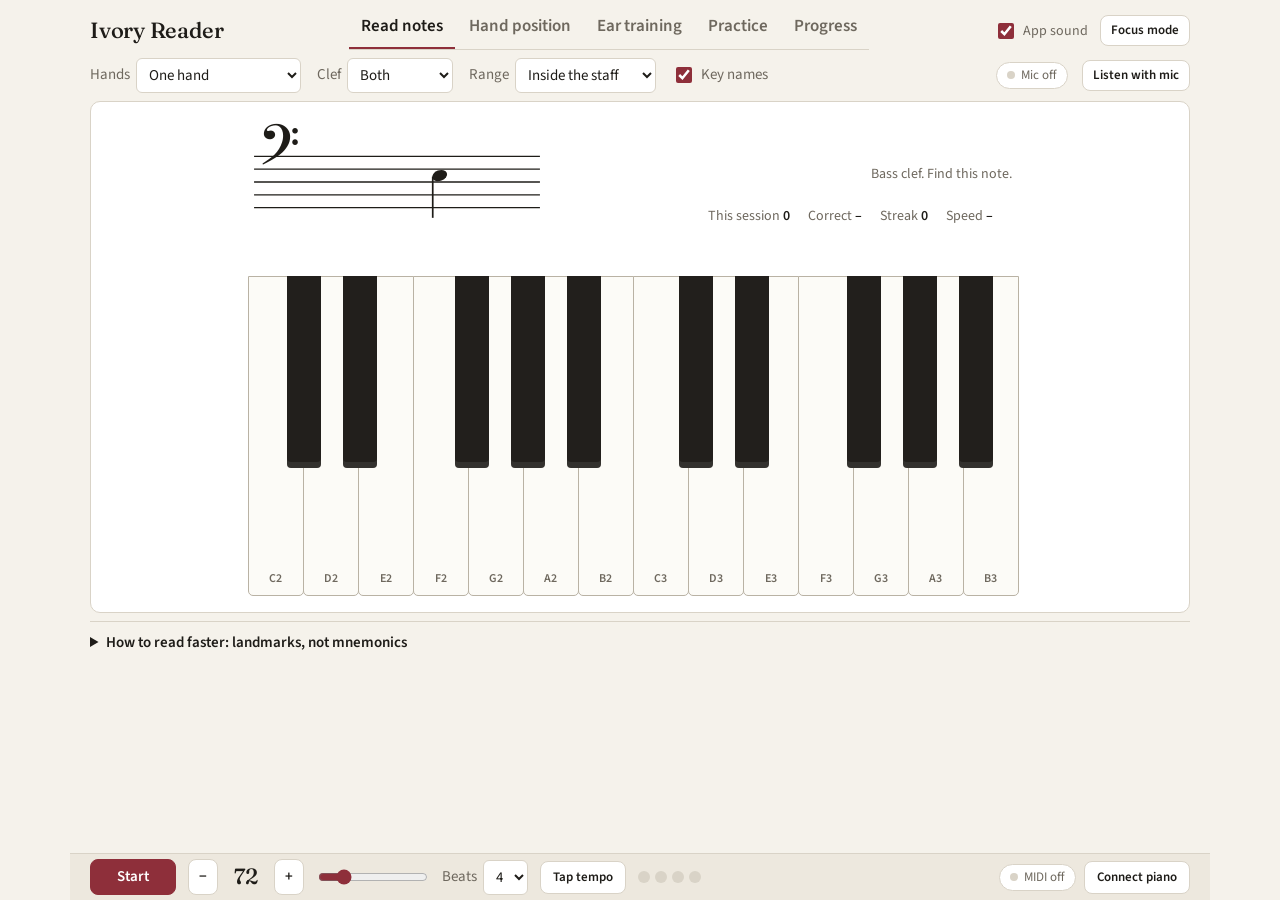
==== commit c7bb664c: "Show numbered notation (简谱) under the score as an option Options > Numbers (简谱) writes each note's n" ====
--- a/index.html
+++ b/index.html
@@ -103,6 +103,12 @@
 svg g.cur .note.hollow{fill:none;stroke:var(--accent)}
 svg g.cur .stem,svg g.cur .flag{stroke:var(--accent);fill:var(--accent)}
 svg g.cur .rest,svg g.cur .glyph{fill:var(--accent)}
+svg text.jp{font-family:var(--font-body);font-weight:600;font-size:15px;fill:var(--ink)}
+svg circle.jp{fill:var(--ink)}
+svg text.jp tspan.jpacc{font-size:10px}
+svg .jp.tied{opacity:.35}
+svg text.jp.rest{fill:var(--muted);font-weight:400}
+svg g.cur text.jp,svg g.cur circle.jp{fill:var(--accent)}
 svg .cursor{fill:var(--accent);opacity:.12}
 svg .playhead{stroke:var(--accent);stroke-width:2;opacity:.5;stroke-linecap:round;pointer-events:none}
 .feedback{min-height:52px;text-align:center;font-size:18px;display:flex;flex-direction:column;justify-content:center;align-items:center;gap:2px}
@@ -473,6 +479,7 @@
         <label><input type="checkbox" id="showkeys" checked> Show next keys</label>
         <label><input type="checkbox" id="countin" checked> Count-in</label>
         <label><input type="checkbox" id="showline" checked> Moving line</label>
+        <label><input type="checkbox" id="shownum"> Numbers (简谱)</label>
       </div>
     </details>
     <span class="row" id="mic-row-p"><span class="pill mic-pill">Mic off</span><button class="btn sm mic-btn" data-off="Use mic">Use mic</button></span>
@@ -718,7 +725,22 @@
   return piece;
 }
 
-globalThis.IvoryParse={parsePiece,keySig,midi,SEMI,DUR,PARTS,SHARPS,FLATS,handOf,tupletRatio};
+// Numbered notation (简谱), movable do: 1 is the major tonic of the key signature
+// (a minor key reads from its relative major, so its tonic is 6), placed in
+// octave 4, so in C, 1 is middle C. dots > 0 sit above the digit, < 0 below;
+// acc is '#' or 'b' for a note outside the scale.
+const MAJOR_TONIC={0:['C',0],1:['G',0],2:['D',0],3:['A',0],4:['E',0],5:['B',0],6:['F',1],7:['C',1],
+  '-1':['F',0],'-2':['B',-1],'-3':['E',-1],'-4':['A',-1],'-5':['D',-1],'-6':['G',-1],'-7':['C',-1]};
+const LETTERS='CDEFGAB',MAJ=[0,2,4,5,7,9,11];
+function jianpu(p,keyCount){
+  const [tl,ta]=MAJOR_TONIC[keyCount]||MAJOR_TONIC[0];
+  const step=LETTERS.indexOf(p.letter)+p.oct*7-(LETTERS.indexOf(tl)+28);
+  const deg=((step%7)+7)%7,dots=Math.floor(step/7);
+  const diff=p.m-(midi(tl,4)+ta+MAJ[deg]+12*dots);
+  return {num:String(deg+1),dots,acc:diff>0?'#'.repeat(diff):diff<0?'b'.repeat(-diff):''};
+}
+
+globalThis.IvoryParse={parsePiece,keySig,midi,SEMI,DUR,PARTS,SHARPS,FLATS,handOf,tupletRatio,jianpu};
 })();
 /* Ivory Reader play-along scorer.
    Pure timing logic, no DOM or audio: script.html drives it from the clock,
@@ -1403,17 +1425,46 @@
 const PLAY_TOL=0.34; // beats either side of a note that still count as on time
 
 // ---------- score renderer ----------
-function renderScore(svg,piece,width,scale=1){
+// opts.jianpu adds a lane of numbered notation (简谱) under each staff.
+function renderScore(svg,piece,width,scale=1,opts={}){
   const S=10,LH=S*4,GAP=46,LEFT=34,RIGHT=8,parts=PARTS.filter(p=>piece.parts[p]),hands=['RH','LH'].filter(h=>piece.parts[h]),grand=hands.length===2;
-  const sysH=(grand?LH*2+GAP:LH)+58;
+  const clefFor=p=>piece.handOf(p)==='RH'?'treble':'bass';
+  function yOf(part,letter,oct,top){const c=CLEF[clefFor(part)];return top+(diaLO(c.topLO[0],c.topLO[1])-diaLO(letter,oct))*S/2;}
+  // Numbers lane per hand: starts below the lowest ledger note or down-stem
+  // anywhere in the piece, one row per note of the biggest chord (voice 2 below voice 1).
+  const JROW=23,lane={RH:{off:0,h:0},LH:{off:0,h:0}};
+  if(opts.jianpu)hands.forEach(hd=>{
+    let low=LH,rows=0;
+    [hd,hd+'2'].forEach(part=>{
+      if(!piece.parts[part])return;let r=0;
+      const twoVoices=part.endsWith('2')||!!piece.parts[part+'2'];
+      piece.parts[part].forEach(bar=>bar.notes.forEach(n=>{
+        r=Math.max(r,n.rest?1:n.pitches.length);if(n.rest)return;
+        const ys=n.pitches.map(p=>yOf(part,p.letter,p.oct,0)),yTop=Math.min(...ys),yBot=Math.max(...ys);
+        const up=twoVoices?!part.endsWith('2'):(yTop+yBot)/2>2*S;
+        low=Math.max(low,yBot+5,up||n.kind==='w'?0:yBot+3.2*S);
+      }));
+      rows+=r;
+    });
+    lane[hd]={off:low+16,h:low+16-LH+rows*JROW};
+  });
+  const sysH=(grand?LH*2+GAP:LH)+58+lane.RH.h+lane.LH.h;
   const perSys=Math.max(1,Math.min(4,Math.floor((width-LEFT-RIGHT)/230)));
   const nSys=Math.ceil(piece.nBars/perSys);
   const H=nSys*sysH+10;
   let h='';const pos={};// id -> {x,y,part}
   const barPos=[];// bar index -> {x,w,top,bot}: the track the playhead runs along
-  const clefFor=p=>piece.handOf(p)==='RH'?'treble':'bass';
-  function staffTop(sys,part){return 30+sys*sysH+(piece.handOf(part)==='LH'&&grand?LH+GAP:0);}
-  function yOf(part,letter,oct,top){const c=CLEF[clefFor(part)];return top+(diaLO(c.topLO[0],c.topLO[1])-diaLO(letter,oct))*S/2;}
+  function staffTop(sys,part){return 30+sys*sysH+(piece.handOf(part)==='LH'&&grand?LH+GAP+lane.RH.h:0);}
+  // one column of numbers at x: highest note on top, a dot above or below per octave away from middle C's octave
+  function jpCol(x,y0,n){
+    if(n.rest)return `<text class="jp rest" x="${x}" y="${y0+14}" text-anchor="middle">0</text>`;
+    let g='';[...n.pitches].reverse().forEach((p,r)=>{
+      const j=IvoryParse.jianpu(p,piece.key.count),by=y0+14+r*JROW;
+      g+=`<text class="jp${n.tiedFrom?' tied':''}" x="${x}" y="${by}" text-anchor="middle">${j.acc?`<tspan class="jpacc" dy="-5">${j.acc==='#'?'♯':j.acc==='b'?'♭':j.acc}</tspan><tspan dy="5">${j.num}</tspan>`:j.num}</text>`;
+      for(let d=0;d<Math.abs(j.dots);d++)g+=`<circle class="jp${n.tiedFrom?' tied':''}" cx="${x+(j.acc?3:0)}" cy="${j.dots>0?by-14-d*4:by+4+d*4}" r="1.7"/>`;
+    });
+    return g;
+  }
   for(let sys=0;sys<nSys;sys++){
     const m0=sys*perSys,m1=Math.min(piece.nBars,m0+perSys);
     const first=sys===0;
@@ -1474,6 +1525,7 @@
             pos[id]={x,y:up?yBot:yTop,part,up,ys};
             if(n.tie){const nx=x+ (ni+1<bar.notes.length?(bar.notes[ni+1].start-n.start)/piece.beatsPerBar*inner: mw-pad-(n.start/piece.beatsPerBar)*inner+14);const ty=up?yBot+6:yTop-6;const bend=up?8:-8;g+=`<path class="tie" d="M${x+4} ${ty} q ${(nx-x-8)/2} ${bend}, ${nx-x-8} 0"/>`;}
           }
+          if(opts.jianpu){const vrows=voice2?Math.max(...piece.parts[part.slice(0,2)].map(b=>Math.max(1,...b.notes.map(q=>q.rest?1:q.pitches.length)))):0;g+=jpCol(x,top+lane[piece.handOf(part)].off+vrows*JROW,n);}
           if(n.tuplet){
             if(n.tuplet.first)tupX=x;
             if(n.tuplet.last&&tupX!=null){const ty=voice2?top+5*S+20:top-16,xm=(tupX+x)/2;g+=`<line class="ln" x1="${tupX-4}" y1="${ty}" x2="${xm-6}" y2="${ty}"/><line class="ln" x1="${xm+6}" y1="${ty}" x2="${x+8}" y2="${ty}"/><text class="txt" x="${xm}" y="${ty+4}" text-anchor="middle" font-style="italic">${n.tuplet.n}</text>`;tupX=null;}
@@ -1625,8 +1677,9 @@
   const locked=document.body.classList.contains('lock-scroll')&&matchMedia('(min-height: 480px)').matches;
   const room=locked?scoreBox.clientHeight-12:0,key=w+'x'+room;
   if(force||scoreSvg.dataset.w!==key){
-    scoreSvg.dataset.w=key;let r=renderScore(scoreSvg,piece,w);
-    if(room>0&&r.sysH>room){const k=Math.max(.7,room/r.sysH);r=renderScore(scoreSvg,piece,w/k,k);}
+    const ro={jianpu:showNum.checked};
+    scoreSvg.dataset.w=key;let r=renderScore(scoreSvg,piece,w,1,ro);
+    if(room>0&&r.sysH>room){const k=Math.max(.7,room/r.sysH);r=renderScore(scoreSvg,piece,w/k,k,ro);}
     notePos=r.pos;barPos=r.barPos;playheadEl=scoreSvg.querySelector('.playhead');if(transport.mode)highlight(transport.idx);
   }
   const kw=kbP.parentElement.clientWidth;if(force||!kbP.children.length||kbP.dataset.w!==String(kw)){kbP.dataset.w=kw;buildKeyboard(kbP,practiceKbRange[0],practiceKbRange[1],{names:true,onKey:practiceKey});}
@@ -1660,7 +1713,9 @@
 
 // ---------- transport: listen mode and wait mode ----------
 const transport={mode:null,idx:-1,t0:0,raf:0,mist:0,need:new Set(),got:new Set(),bus:null};
-const handsSel=$('hands'),showKeys=$('showkeys'),showLine=$('showline');
+const handsSel=$('hands'),showKeys=$('showkeys'),showLine=$('showline'),showNum=$('shownum');
+showNum.checked=!!store.jianpu;
+showNum.addEventListener('change',()=>{store.jianpu=showNum.checked;save();layoutPractice(true);});
 (function(){
   const opts=$('p-opts');
   document.addEventListener('pointerdown',e=>{if(opts.open&&!opts.contains(e.target))opts.open=false;});
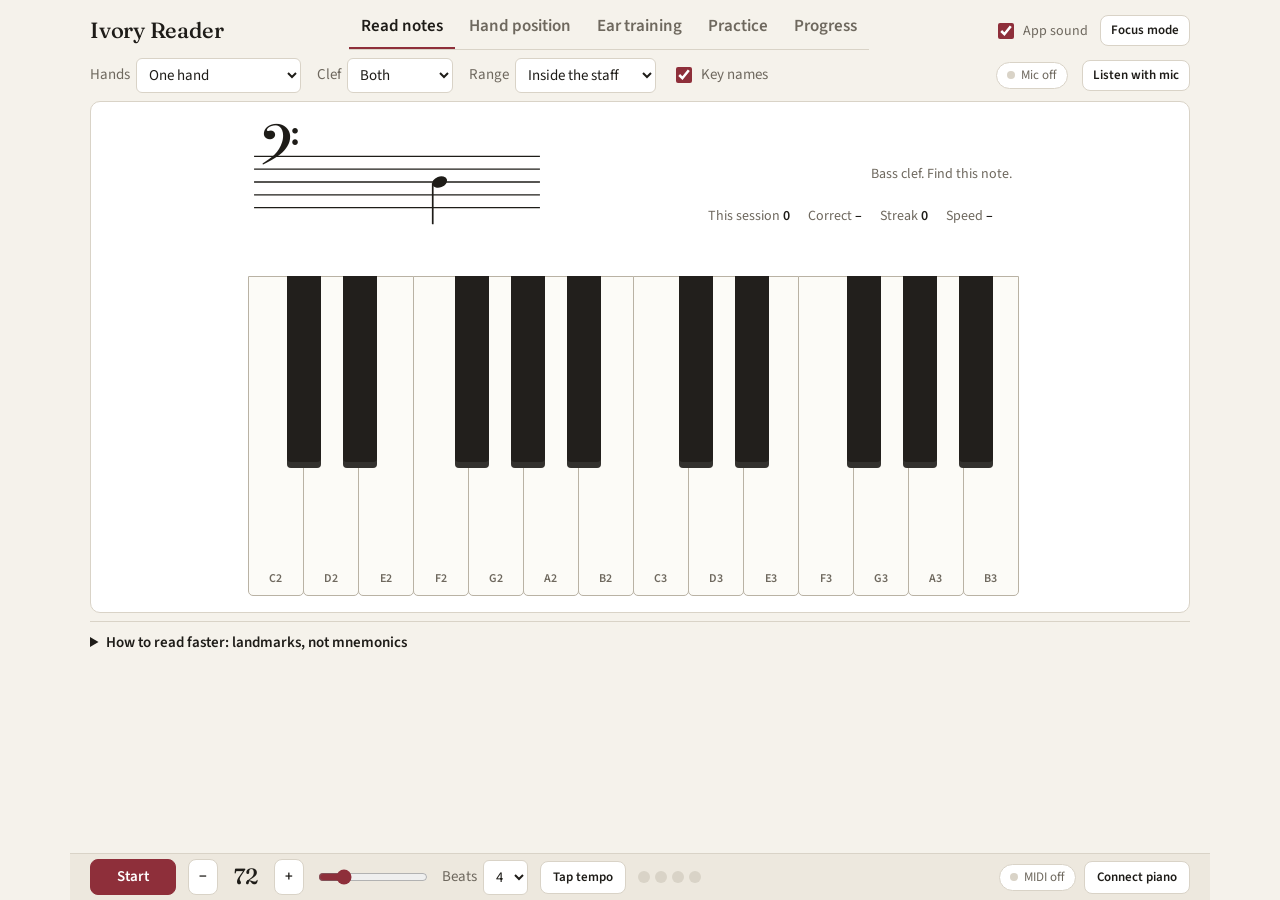
==== commit 5ac94aea: "Finger numbers, tap a note to find its key, and a shorter practice keyboard - Notation: a note can c" ====
--- a/index.html
+++ b/index.html
@@ -109,6 +109,15 @@
 svg .jp.tied{opacity:.35}
 svg text.jp.rest{fill:var(--muted);font-weight:400}
 svg g.cur text.jp,svg g.cur circle.jp{fill:var(--accent)}
+svg text.fing{font-family:var(--font-body);font-weight:700;font-size:12px}
+svg text.fing.R{fill:var(--right)}svg text.fing.L{fill:var(--left)}
+svg rect.hit{fill:transparent;cursor:pointer}
+svg g.tapped .note{fill:var(--accent)}
+svg g.tapped .note.hollow{fill:none;stroke:var(--accent)}
+svg g.tapped text.jp,svg g.tapped circle.jp{fill:var(--accent)}
+.kb .w.tap{background:var(--hint)}.kb .b.tap{background:#8A6A2A}
+.kb .b .fg{position:absolute;left:50%;bottom:8px;transform:translateX(-50%);width:20px;height:20px;border-radius:50%;color:#fff;font-size:12px;font-weight:700;display:flex;align-items:center;justify-content:center}
+.kb .w .fg.tapf{bottom:30px}
 svg .cursor{fill:var(--accent);opacity:.12}
 svg .playhead{stroke:var(--accent);stroke-width:2;opacity:.5;stroke-linecap:round;pointer-events:none}
 .feedback{min-height:52px;text-align:center;font-size:18px;display:flex;flex-direction:column;justify-content:center;align-items:center;gap:2px}
@@ -340,6 +349,13 @@
 .sheet ol{margin:0 0 12px;padding-left:20px;font-size:15px}
 .sheet li{margin-bottom:6px}
 .sheet .step{font-size:13px;text-transform:uppercase;letter-spacing:.07em;color:var(--muted);font-weight:600;margin:14px 0 6px}
+/* Practice keyboard: short, for tapping and for seeing where a note is, so the
+   score keeps both staves and their numbers in view. It comes after every .kb
+   rule above and is more specific, so it wins on tablets and phones alike. */
+#panel-practice #kb-p{height:150px}
+#panel-practice #kb-p .w{padding-bottom:6px;font-size:11px}
+.app.focus #panel-practice #kb-p{height:220px}
+@media (max-width: 760px) and (orientation: portrait){#panel-practice #kb-p{height:120px}}
 @media (prefers-reduced-motion: no-preference){
   .kb .w,.kb .b{transition:background .1s}
 }
@@ -480,6 +496,7 @@
         <label><input type="checkbox" id="countin" checked> Count-in</label>
         <label><input type="checkbox" id="showline" checked> Moving line</label>
         <label><input type="checkbox" id="shownum"> Numbers (简谱)</label>
+        <label><input type="checkbox" id="showfing" checked> Finger numbers</label>
       </div>
     </details>
     <span class="row" id="mic-row-p"><span class="pill mic-pill">Mic off</span><button class="btn sm mic-btn" data-off="Use mic">Use mic</button></span>
@@ -668,7 +685,8 @@
   const beatsPerBar=piece.time[0]*4/piece.time[1];piece.beatsPerBar=beatsPerBar;
   // A second voice needs its first voice; if only the second is given, treat it as the first.
   ['RH','LH'].forEach(h=>{if(partLines[h+'2']&&!partLines[h]){piece.errors.push(`${h}2 needs an ${h} line too; reading it as ${h}.`);partLines[h]=partLines[h+'2'];delete partLines[h+'2'];}});
-  const tokRe=/^(?:\[([^\]]+)\]|([A-Ga-g][#bn]?\d)|(r))\/([whqes])(\.?)(~?)$/;
+  // "@" then one finger per pitch (1 = thumb), in the order the pitches are written: E4/q@3, [C4 E4 G4]/h@135
+  const tokRe=/^(?:\[([^\]]+)\]|([A-Ga-g][#bn]?\d)|(r))\/([whqes])(\.?)(~?)(?:@([1-5]+))?$/;
   function pitch(tok){
     const pm=tok.match(/^([A-Ga-g])([#bn]?)(\d)$/);if(!pm)return null;
     const letter=pm[1].toUpperCase(),acc=pm[2],oct=+pm[3];
@@ -700,6 +718,10 @@
         if(t[1]){t[1].trim().split(/\s+/).forEach(p=>{const r=pitch(p);if(r)n.pitches.push(r);else piece.errors.push(`${part} bar ${mi+1}: bad pitch "${p}" in chord.`);});}
         else if(t[2]){const r=pitch(t[2]);if(r)n.pitches.push(r);}
         if(!n.rest&&!n.pitches.length){piece.errors.push(`${part} bar ${mi+1}: "${tok}" has no pitch.`);return;}
+        if(t[7]){
+          if(n.rest||t[7].length!==n.pitches.length)piece.errors.push(`${part} bar ${mi+1}: "${tok}" needs one finger per note.`);
+          else n.pitches.forEach((p,i)=>p.finger=+t[7][i]);
+        }
         n.pitches.sort((a,b)=>a.m-b.m);notes.push(n);start+=dur;
       });
       if(tup)piece.errors.push(`${part} bar ${mi+1}: tuplet is not closed with ")".`);
@@ -1425,7 +1447,8 @@
 const PLAY_TOL=0.34; // beats either side of a note that still count as on time
 
 // ---------- score renderer ----------
-// opts.jianpu adds a lane of numbered notation (简谱) under each staff.
+// opts.jianpu adds a lane of numbered notation (简谱) under each staff;
+// opts.fingers writes the finger numbers a piece carries above the notes.
 function renderScore(svg,piece,width,scale=1,opts={}){
   const S=10,LH=S*4,GAP=46,LEFT=34,RIGHT=8,parts=PARTS.filter(p=>piece.parts[p]),hands=['RH','LH'].filter(h=>piece.parts[h]),grand=hands.length===2;
   const clefFor=p=>piece.handOf(p)==='RH'?'treble':'bass';
@@ -1448,13 +1471,30 @@
     });
     lane[hd]={off:low+16,h:low+16-LH+rows*JROW};
   });
-  const sysH=(grand?LH*2+GAP:LH)+58+lane.RH.h+lane.LH.h;
+  // Finger lane per hand, above the highest note, stem or tuplet bracket;
+  // fy is the baseline of the lowest finger row, relative to the staff top.
+  const FROW=12,fing={RH:{fy:0,h:0},LH:{fy:0,h:0}};
+  if(opts.fingers)hands.forEach(hd=>{
+    let high=-22,rows=0;
+    [hd,hd+'2'].forEach(part=>{if(!piece.parts[part])return;
+      const twoVoices=part.endsWith('2')||!!piece.parts[part+'2'];
+      piece.parts[part].forEach(bar=>bar.notes.forEach(n=>{
+        const k=n.pitches.filter(p=>p.finger).length;if(!k||n.tiedFrom)return;rows=Math.max(rows,k);
+        const ys=n.pitches.map(p=>yOf(part,p.letter,p.oct,0)),yTop=Math.min(...ys),yBot=Math.max(...ys);
+        const up=twoVoices?!part.endsWith('2'):(yTop+yBot)/2>2*S;
+        high=Math.min(high,yTop-6,up&&n.kind!=='w'?yBot-3.2*S:0);
+      }));
+    });
+    // the first 30px above a staff are already free (bar number, tuplet "3")
+    if(rows)fing[hd]={fy:high-5,h:Math.max(0,-(high-5)+(rows-1)*FROW+12-30)};
+  });
+  const sysH=(grand?LH*2+GAP:LH)+58+lane.RH.h+lane.LH.h+fing.RH.h+fing.LH.h;
   const perSys=Math.max(1,Math.min(4,Math.floor((width-LEFT-RIGHT)/230)));
   const nSys=Math.ceil(piece.nBars/perSys);
   const H=nSys*sysH+10;
   let h='';const pos={};// id -> {x,y,part}
   const barPos=[];// bar index -> {x,w,top,bot}: the track the playhead runs along
-  function staffTop(sys,part){return 30+sys*sysH+(piece.handOf(part)==='LH'&&grand?LH+GAP+lane.RH.h:0);}
+  function staffTop(sys,part){return 30+fing.RH.h+sys*sysH+(piece.handOf(part)==='LH'&&grand?LH+GAP+lane.RH.h+fing.LH.h:0);}
   // one column of numbers at x: highest note on top, a dot above or below per octave away from middle C's octave
   function jpCol(x,y0,n){
     if(n.rest)return `<text class="jp rest" x="${x}" y="${y0+14}" text-anchor="middle">0</text>`;
@@ -1525,6 +1565,12 @@
             pos[id]={x,y:up?yBot:yTop,part,up,ys};
             if(n.tie){const nx=x+ (ni+1<bar.notes.length?(bar.notes[ni+1].start-n.start)/piece.beatsPerBar*inner: mw-pad-(n.start/piece.beatsPerBar)*inner+14);const ty=up?yBot+6:yTop-6;const bend=up?8:-8;g+=`<path class="tie" d="M${x+4} ${ty} q ${(nx-x-8)/2} ${bend}, ${nx-x-8} 0"/>`;}
           }
+          if(opts.fingers&&!n.rest&&!n.tiedFrom){
+            const fs=n.pitches.filter(p=>p.finger).reverse(),hc=piece.handOf(part)==='RH'?'R':'L';
+            fs.forEach((p,r)=>{g+=`<text class="fing ${hc}" x="${x}" y="${top+fing[piece.handOf(part)].fy-(fs.length-1-r)*FROW}" text-anchor="middle">${p.finger}</text>`;});
+          }
+          // a finger-sized tap target over the note's column of the staff
+          g+=`<rect class="hit" x="${x-10}" y="${top-S}" width="20" height="${7*S}"/>`;
           if(opts.jianpu){const vrows=voice2?Math.max(...piece.parts[part.slice(0,2)].map(b=>Math.max(1,...b.notes.map(q=>q.rest?1:q.pitches.length)))):0;g+=jpCol(x,top+lane[piece.handOf(part)].off+vrows*JROW,n);}
           if(n.tuplet){
             if(n.tuplet.first)tupX=x;
@@ -1615,29 +1661,31 @@
 # Octaves: the print leaves dots off bars 2-3; the guitar tab puts them at C5-F5.
 # Most doubtful: the low A3/B3/G3 in bars 10-12 and 18-20 (dots under 7 only),
 # the C4 that ends bar 1, and the 16ths in bars 26, 32, 36.
+# Right-hand fingers (@n, 1 = thumb) are a suggestion worked out for a
+# beginner: neighbouring fingers on steps, the thumb to move the hand. Change any you like.
 title: Not That Simple (没那么简单)
 time: 4/4
 key: C
 tempo: 50
-RH: 3(A4/q G4/e~) 3(G4/e G4/e C5/e) G4/q~ 3(G4/q C4/e) | 3(A4/q G4/e~) 3(G4/e G4/e D5/e) C5/q~ 3(C5/e D5/e E5/e) | F5/q E5/q C5/h | r/h r/q 3(r/q C5/e)
+RH: 3(A4/q@3 G4/e~@2) 3(G4/e G4/e@2 C5/e@5) G4/q~@2 3(G4/q C4/e@1) | 3(A4/q@4 G4/e~@2) 3(G4/e G4/e@1 D5/e@3) C5/q~@2 3(C5/e D5/e@3 E5/e@4) | F5/q@5 E5/q@4 C5/h@1 | r/h r/q 3(r/q C5/e@5)
 LH: [F2 C3]/h [E2 C3]/h | [F2 C3]/h [E2 C3]/h | [Bb2 F3]/h [G2 F3]/h | [C3 G3]/h [A2 F3]/h
-RH: 3(B4/q G4/e~) 3(G4/e E4/e E4/e) D4/q G4/q
+RH: 3(B4/q@4 G4/e~@2) 3(G4/e E4/e@1 E4/e@2) D4/q@1 G4/q@4
 LH: [C3 B3]/h [C3 A3]/h
-RH: 3(G4/e E4/e D4/e) E4/q 3(G4/e E4/e D4/e) 3(E4/q A4/e) | G4/q 3(E4/q D4/e) E4/h | 3(G4/e E4/e D4/e) E4/q 3(G4/e E4/e E4/e) 3(E4/e D4/e D4/e) | D4/q~ 3(D4/q E4/e) 3(F4/e E4/e D4/e~) 3(D4/q C4/e)
+RH: 3(G4/e@4 E4/e@2 D4/e@1) E4/q@2 3(G4/e@4 E4/e@2 D4/e@1) 3(E4/q@2 A4/e@5) | G4/q@4 3(E4/q@2 D4/e@1) E4/h@2 | 3(G4/e@5 E4/e@3 D4/e@2) E4/q@3 3(G4/e@5 E4/e@3 E4/e@3) 3(E4/e@3 D4/e@2 D4/e@2) | D4/q~@2 3(D4/q E4/e@3) 3(F4/e@4 E4/e@3 D4/e~@2) 3(D4/q C4/e@1)
 LH: [C3 G3]/w | [E2 B2]/w | [A2 E3]/w | [F2 C3]/h [G2 D3]/h
-RH: C4/q~ 3(C4/e A3/q) A3/q~ 3(A3/q B3/e) | B3/q~ 3(B3/e A3/q) G3/q~ 3(G3/q E4/e) | 3(F4/q E4/e) 3(C4/q A3/e) C4/q 3(D4/q D4/e~) | D4/h. G4/q
+RH: C4/q~@2 3(C4/e A3/q@1) A3/q~@1 3(A3/q B3/e@3) | B3/q~@3 3(B3/e A3/q@2) G3/q~@1 3(G3/q E4/e@4) | 3(F4/q@5 E4/e@4) 3(C4/q@2 A3/e@1) C4/q@2 3(D4/q@3 D4/e~@3) | D4/h. G4/q@5
 LH: [F2 C3]/h [F2 B2]/h | [E2 B2]/h [A2 D3]/q [A2 C#3]/q | [D2 A2]/h [C2 A2]/h | B2/q A2/q [G2 D3]/h
-RH: 3(G4/e E4/e D4/e) E4/q 3(G4/e E4/e D4/e) 3(E4/q A4/e) | G4/q 3(A4/q G4/e) 3(A4/e G4/e E4/e~) E4/q | 3(G4/e E4/e D4/e) E4/q 3(G4/e E4/e E4/e) 3(E4/e D4/e D4/e) | D4/q~ 3(D4/q E4/e) 3(F4/e E4/e D4/e~) 3(D4/q C4/e)
+RH: 3(G4/e@5 E4/e@3 D4/e@2) E4/q@3 3(G4/e@5 E4/e@3 D4/e@2) 3(E4/q@3 A4/e@5) | G4/q@4 3(A4/q@5 G4/e@4) 3(A4/e@5 G4/e@4 E4/e~@2) E4/q | 3(G4/e@4 E4/e@2 D4/e@1) E4/q@2 3(G4/e@4 E4/e@2 E4/e@2) 3(E4/e@2 D4/e@1 D4/e@1) | D4/q~@1 3(D4/q E4/e@3) 3(F4/e@4 E4/e@3 D4/e~@2) 3(D4/q C4/e@1)
 LH: [C3 G3]/w | [E2 B2]/w | [A2 E3]/w | [F2 C3]/h [G2 D3]/h
-RH: C4/q~ 3(C4/e A3/q) A3/q~ 3(A3/q B3/e) | B3/q 3(B3/q A3/e) G3/q~ 3(G3/q E4/e) | 3(F4/q E4/e) 3(C4/q A3/e) 3(F4/e E4/e E4/e~) 3(E4/q C4/e~) | 3(C4/e D4/q) C4/h 3(C5/q C5/e)
+RH: C4/q~@2 3(C4/e A3/q@1) A3/q~@1 3(A3/q B3/e@3) | B3/q@3 3(B3/q@3 A3/e@2) G3/q~@1 3(G3/q E4/e@4) | 3(F4/q@5 E4/e@4) 3(C4/q@2 A3/e@1) 3(F4/e@4 E4/e@3 E4/e~@3) 3(E4/q C4/e~@1) | 3(C4/e D4/q@2) C4/h@1 3(C5/q@5 C5/e@5)
 LH: [F2 C3]/h [F2 B2]/h | [E2 B2]/h [A2 E3]/h | [D2 A2]/h [G2 F3]/h | [C3 F3]/h [C3 G3]/h
-RH: 3(A4/e G4/e G4/e) 3(G4/e F4/e G4/e) G4/q~ 3(G4/e C5/e C5/e) | 3(A4/e G4/e G4/e) 3(G4/e F4/e G4/e) E4/q~ 3(E4/e E4/e F4/e) | 3(G4/e F4/e F4/e~) 3(F4/e E4/e F4/e) 3(G4/e F4/e F4/e) 3(F4/e E4/e D4/e) | E4/q 3(A4/q G4/e) 3(A4/e G4/e G4/e~) 3(G4/e B4/e C5/e)
+RH: 3(A4/e@3 G4/e@2 G4/e@2) 3(G4/e@2 F4/e@1 G4/e@2) G4/q~@2 3(G4/e C5/e@5 C5/e@5) | 3(A4/e@3 G4/e@2 G4/e@2) 3(G4/e@2 F4/e@1 G4/e@2) E4/q~@1 3(E4/e E4/e@2 F4/e@3) | 3(G4/e@4 F4/e@3 F4/e~@3) 3(F4/e E4/e@2 F4/e@3) 3(G4/e@4 F4/e@3 F4/e@3) 3(F4/e@3 E4/e@2 D4/e@1) | E4/q@2 3(A4/q@4 G4/e@2) 3(A4/e@3 G4/e@2 G4/e~@2) 3(G4/e B4/e@4 C5/e@5)
 LH: [F2 C3]/h [E2 C3]/h | [D3 A3]/h [C3 G3]/h | [Bb2 F3]/h [F2 C3]/h | [C3 G3]/h [D3 Bb3]/q [E3 Bb3]/q
-RH: 3(A4/q G4/e) 3(G4/e G4/e F4/s G4/s) G4/q~ 3(G4/e G4/e G4/e) | 3(E5/q D5/e) 3(D5/q C5/e) 3(G4/e A4/e C5/e~) 3(C5/e G4/e A4/e) | 3(C5/e G4/e A4/e~) 3(A4/e G4/e A4/e) 3(C5/e G4/e A4/e~) 3(A4/e G4/e G4/e) | 3(E5/q E5/e) 3(E5/e E5/e F5/e) D5/q 3(E5/q E5/e)
+RH: 3(A4/q@3 G4/e@2) 3(G4/e@2 G4/e@2 F4/s@1 G4/s@2) G4/q~@1 3(G4/e G4/e@1 G4/e@1) | 3(E5/q@4 D5/e@3) 3(D5/q@3 C5/e@2) 3(G4/e@1 A4/e@2 C5/e~@4) 3(C5/e G4/e@1 A4/e@2) | 3(C5/e@4 G4/e@1 A4/e~@2) 3(A4/e G4/e@1 A4/e@2) 3(C5/e@4 G4/e@1 A4/e~@2) 3(A4/e G4/e@1 G4/e@1) | 3(E5/q@3 E5/e@3) 3(E5/e@3 E5/e@3 F5/e@4) D5/q@2 3(E5/q@3 E5/e@3)
 LH: [F2 C3]/h [E2 C3]/h | [E3 G#3]/h [A2 E3]/h | [D3 G3]/h [D3 F#3]/h | [G2 F3]/h [G2 D3]/h
-RH: 3(E5/q D5/e) 3(D5/e D5/e C5/e) E5/q 3(B4/q B4/e) | 3(C5/q C5/e) 3(D5/e D5/e E5/e) C5/q 3(E5/q E5/e) | 3(F5/q E5/e) 3(D5/e C5/e C5/e) 3(C5/s D5/s C5/e A4/e~) 3(A4/e E5/e E5/e) | 3(F5/q E5/e) 3(D5/e C5/e D5/e) D5/q 3(E5/q E5/e)
+RH: 3(E5/q@3 D5/e@2) 3(D5/e@2 D5/e@2 C5/e@1) E5/q@2 3(B4/q@1 B4/e@1) | 3(C5/q@2 C5/e@1) 3(D5/e@2 D5/e@2 E5/e@3) C5/q@1 3(E5/q@3 E5/e@3) | 3(F5/q@4 E5/e@3) 3(D5/e@2 C5/e@1 C5/e@1) 3(C5/s@2 D5/s@3 C5/e@2 A4/e~@1) 3(A4/e E5/e@3 E5/e@3) | 3(F5/q@4 E5/e@3) 3(D5/e@2 C5/e@1 D5/e@2) D5/q@2 3(E5/q@3 E5/e@3)
 LH: [C3 G3]/w | [A2 E3]/w | [D3 A3]/w | [Bb2 F3]/h [G2 D3]/h
-RH: 3(E5/q D5/e) 3(D5/e D5/e C5/e) E5/q 3(B4/q B4/e) | 3(C5/q C5/e) 3(D5/e D5/e E5/e) C5/q 3(E5/q E5/e) | 3(F5/q E5/e) 3(D5/e C5/e C5/e) 3(C5/s D5/s C5/e A4/e~) 3(A4/e G4/e G4/e) | 3(E5/e C5/e C5/e~) 3(C5/e G4/e G4/e) 3(E5/e C5/e C5/e) 3(C5/q B4/e~) | 3(B4/e C5/q~) C5/h.
+RH: 3(E5/q@3 D5/e@2) 3(D5/e@2 D5/e@2 C5/e@1) E5/q@2 3(B4/q@1 B4/e@1) | 3(C5/q@2 C5/e@1) 3(D5/e@2 D5/e@2 E5/e@3) C5/q@1 3(E5/q@3 E5/e@3) | 3(F5/q@4 E5/e@3) 3(D5/e@2 C5/e@1 C5/e@1) 3(C5/s@2 D5/s@4 C5/e@3 A4/e~@2) 3(A4/e G4/e@1 G4/e@1) | 3(E5/e@5 C5/e@3 C5/e~@3) 3(C5/e G4/e@1 G4/e@1) 3(E5/e@5 C5/e@3 C5/e@3) 3(C5/q@3 B4/e~@2) | 3(B4/e C5/q~@3) C5/h.
 LH: [C3 G3]/h [E3 G#3]/h | [A2 E3]/w | [D3 A3]/w | [F3 Ab3]/h [G2 D3]/h | [F2 C3]/h [E2 C3]/h`
 };
 const pieceSel=$('piece'),notationTa=$('notation'),errsEl=$('notation-errs'),scoreSvg=$('score-svg'),scoreBox=$('score'),kbP=$('kb-p');
@@ -1677,7 +1725,7 @@
   const locked=document.body.classList.contains('lock-scroll')&&matchMedia('(min-height: 480px)').matches;
   const room=locked?scoreBox.clientHeight-12:0,key=w+'x'+room;
   if(force||scoreSvg.dataset.w!==key){
-    const ro={jianpu:showNum.checked};
+    const ro={jianpu:showNum.checked,fingers:showFing.checked};
     scoreSvg.dataset.w=key;let r=renderScore(scoreSvg,piece,w,1,ro);
     if(room>0&&r.sysH>room){const k=Math.max(.7,room/r.sysH);r=renderScore(scoreSvg,piece,w/k,k,ro);}
     notePos=r.pos;barPos=r.barPos;playheadEl=scoreSvg.querySelector('.playhead');if(transport.mode)highlight(transport.idx);
@@ -1713,9 +1761,29 @@
 
 // ---------- transport: listen mode and wait mode ----------
 const transport={mode:null,idx:-1,t0:0,raf:0,mist:0,need:new Set(),got:new Set(),bus:null};
-const handsSel=$('hands'),showKeys=$('showkeys'),showLine=$('showline'),showNum=$('shownum');
+const handsSel=$('hands'),showKeys=$('showkeys'),showLine=$('showline'),showNum=$('shownum'),showFing=$('showfing');
 showNum.checked=!!store.jianpu;
 showNum.addEventListener('change',()=>{store.jianpu=showNum.checked;save();layoutPractice(true);});
+showFing.checked=store.fingers!==false;
+showFing.addEventListener('change',()=>{store.fingers=showFing.checked;save();layoutPractice(true);});
+// Tap a note on the score: light its keys, with the finger on each if the
+// piece gives one, and play it. Only while nothing is running.
+function clearTapped(){kbP.querySelectorAll('.tap').forEach(k=>k.classList.remove('tap'));kbP.querySelectorAll('.fg.tapf').forEach(f=>f.remove());scoreSvg.querySelectorAll('g.tapped').forEach(g=>g.classList.remove('tapped'));}
+scoreSvg.addEventListener('click',e=>{
+  if(transport.mode)return;
+  const g=e.target.closest&&e.target.closest('g.ev');clearTapped();if(!g)return;
+  const [part,mi,ni]=g.dataset.id.split('-'),n=piece.parts[part]?.[+mi]?.notes[+ni];
+  if(!n||n.rest)return;
+  g.classList.add('tapped');
+  const hc=piece.handOf(part)==='RH'?'R':'L';
+  n.pitches.forEach((p,i)=>{
+    const el=keyEl(kbP,p.m);
+    if(el){el.classList.add('tap');if(p.finger){const f=document.createElement('span');f.className='fg tapf '+hc;f.textContent=p.finger;el.appendChild(f);}if(i===0){const w=kbP.parentElement;w.scrollLeft=el.offsetLeft-w.clientWidth/2;}}
+    play(p.m,1.2);
+  });
+  const fingers=n.pitches.filter(p=>p.finger).map(p=>p.finger);
+  setNow(n.pitches.map(p=>noteName(p.m)).join(' + ')+(fingers.length?` · ${hc==='R'?'right':'left'} hand finger ${fingers.join(', ')}`:''));
+});
 (function(){
   const opts=$('p-opts');
   document.addEventListener('pointerdown',e=>{if(opts.open&&!opts.contains(e.target))opts.open=false;});
@@ -1755,7 +1823,7 @@
   $('p-where').textContent=`Bar ${mi+1} of ${piece.nBars}`;
 }
 function setNow(text,cls){const el=$('p-now');el.textContent=text;el.className='now '+(cls||'');}
-function resetPractice(){transport.mode=null;transport.idx=-1;transport.mist=0;highlight(-1);hidePlayhead();setNow('');$('p-where').textContent='';$('p-mist').textContent='';kbP.querySelectorAll('.want,.good,.bad').forEach(k=>k.classList.remove('want','good','bad'));$('btn-listen').textContent='Listen';$('btn-wait').textContent='Wait mode';$('btn-play').textContent='Play along';updateMicChordHint();}
+function resetPractice(){clearTapped();transport.mode=null;transport.idx=-1;transport.mist=0;highlight(-1);hidePlayhead();setNow('');$('p-where').textContent='';$('p-mist').textContent='';kbP.querySelectorAll('.want,.good,.bad').forEach(k=>k.classList.remove('want','good','bad'));$('btn-listen').textContent='Listen';$('btn-wait').textContent='Wait mode';$('btn-play').textContent='Play along';updateMicChordHint();}
 function stopAll(){
   cancelAnimationFrame(transport.raf);
   if(transport.bus){try{transport.bus.disconnect();}catch(e){}transport.bus=null;}
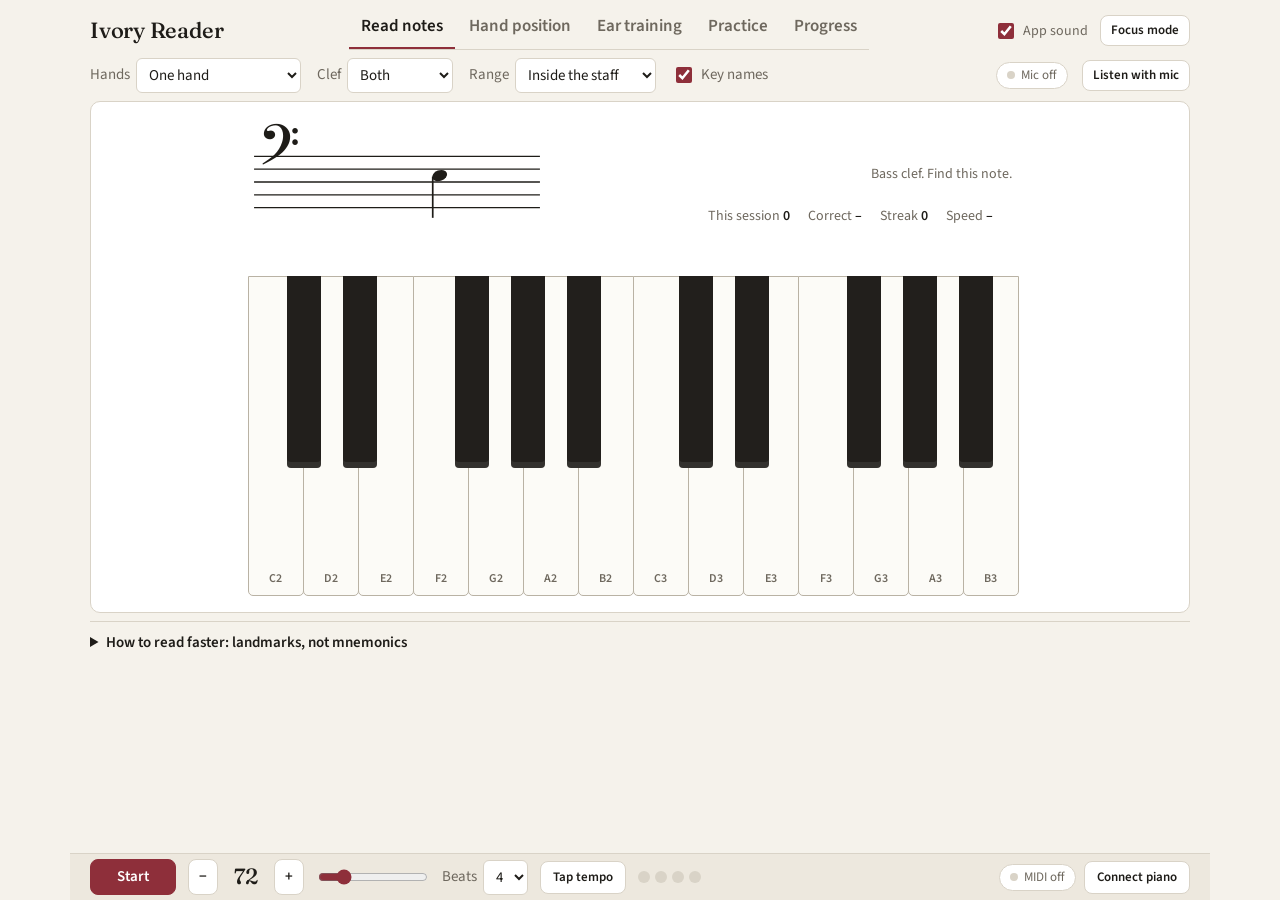
==== commit 27aadd4a: "Add left-hand fingering to 没那么简单 Every left-hand chord and note now carries fingers: 5 on the bass n" ====
--- a/index.html
+++ b/index.html
@@ -1662,31 +1662,33 @@
 # Most doubtful: the low A3/B3/G3 in bars 10-12 and 18-20 (dots under 7 only),
 # the C4 that ends bar 1, and the 16ths in bars 26, 32, 36.
 # Right-hand fingers (@n, 1 = thumb) are a suggestion worked out for a
-# beginner: neighbouring fingers on steps, the thumb to move the hand. Change any you like.
+# beginner: neighbouring fingers on steps, the thumb to move the hand. Left-hand
+# fingers: 5 on the bass note, 1 on top (3-1 for a third), and a finger stays on a
+# note that carries into the next chord. Change any you like.
 title: Not That Simple (没那么简单)
 time: 4/4
 key: C
 tempo: 50
 RH: 3(A4/q@3 G4/e~@2) 3(G4/e G4/e@2 C5/e@5) G4/q~@2 3(G4/q C4/e@1) | 3(A4/q@4 G4/e~@2) 3(G4/e G4/e@1 D5/e@3) C5/q~@2 3(C5/e D5/e@3 E5/e@4) | F5/q@5 E5/q@4 C5/h@1 | r/h r/q 3(r/q C5/e@5)
-LH: [F2 C3]/h [E2 C3]/h | [F2 C3]/h [E2 C3]/h | [Bb2 F3]/h [G2 F3]/h | [C3 G3]/h [A2 F3]/h
+LH: [F2 C3]/h@51 [E2 C3]/h@51 | [F2 C3]/h@51 [E2 C3]/h@51 | [Bb2 F3]/h@51 [G2 F3]/h@51 | [C3 G3]/h@51 [A2 F3]/h@51
 RH: 3(B4/q@4 G4/e~@2) 3(G4/e E4/e@1 E4/e@2) D4/q@1 G4/q@4
-LH: [C3 B3]/h [C3 A3]/h
+LH: [C3 B3]/h@51 [C3 A3]/h@51
 RH: 3(G4/e@4 E4/e@2 D4/e@1) E4/q@2 3(G4/e@4 E4/e@2 D4/e@1) 3(E4/q@2 A4/e@5) | G4/q@4 3(E4/q@2 D4/e@1) E4/h@2 | 3(G4/e@5 E4/e@3 D4/e@2) E4/q@3 3(G4/e@5 E4/e@3 E4/e@3) 3(E4/e@3 D4/e@2 D4/e@2) | D4/q~@2 3(D4/q E4/e@3) 3(F4/e@4 E4/e@3 D4/e~@2) 3(D4/q C4/e@1)
-LH: [C3 G3]/w | [E2 B2]/w | [A2 E3]/w | [F2 C3]/h [G2 D3]/h
+LH: [C3 G3]/w@51 | [E2 B2]/w@51 | [A2 E3]/w@51 | [F2 C3]/h@51 [G2 D3]/h@51
 RH: C4/q~@2 3(C4/e A3/q@1) A3/q~@1 3(A3/q B3/e@3) | B3/q~@3 3(B3/e A3/q@2) G3/q~@1 3(G3/q E4/e@4) | 3(F4/q@5 E4/e@4) 3(C4/q@2 A3/e@1) C4/q@2 3(D4/q@3 D4/e~@3) | D4/h. G4/q@5
-LH: [F2 C3]/h [F2 B2]/h | [E2 B2]/h [A2 D3]/q [A2 C#3]/q | [D2 A2]/h [C2 A2]/h | B2/q A2/q [G2 D3]/h
+LH: [F2 C3]/h@51 [F2 B2]/h@52 | [E2 B2]/h@51 [A2 D3]/q@51 [A2 C#3]/q@52 | [D2 A2]/h@51 [C2 A2]/h@51 | B2/q@3 A2/q@4 [G2 D3]/h@51
 RH: 3(G4/e@5 E4/e@3 D4/e@2) E4/q@3 3(G4/e@5 E4/e@3 D4/e@2) 3(E4/q@3 A4/e@5) | G4/q@4 3(A4/q@5 G4/e@4) 3(A4/e@5 G4/e@4 E4/e~@2) E4/q | 3(G4/e@4 E4/e@2 D4/e@1) E4/q@2 3(G4/e@4 E4/e@2 E4/e@2) 3(E4/e@2 D4/e@1 D4/e@1) | D4/q~@1 3(D4/q E4/e@3) 3(F4/e@4 E4/e@3 D4/e~@2) 3(D4/q C4/e@1)
-LH: [C3 G3]/w | [E2 B2]/w | [A2 E3]/w | [F2 C3]/h [G2 D3]/h
+LH: [C3 G3]/w@51 | [E2 B2]/w@51 | [A2 E3]/w@51 | [F2 C3]/h@51 [G2 D3]/h@51
 RH: C4/q~@2 3(C4/e A3/q@1) A3/q~@1 3(A3/q B3/e@3) | B3/q@3 3(B3/q@3 A3/e@2) G3/q~@1 3(G3/q E4/e@4) | 3(F4/q@5 E4/e@4) 3(C4/q@2 A3/e@1) 3(F4/e@4 E4/e@3 E4/e~@3) 3(E4/q C4/e~@1) | 3(C4/e D4/q@2) C4/h@1 3(C5/q@5 C5/e@5)
-LH: [F2 C3]/h [F2 B2]/h | [E2 B2]/h [A2 E3]/h | [D2 A2]/h [G2 F3]/h | [C3 F3]/h [C3 G3]/h
+LH: [F2 C3]/h@51 [F2 B2]/h@52 | [E2 B2]/h@51 [A2 E3]/h@51 | [D2 A2]/h@51 [G2 F3]/h@51 | [C3 F3]/h@51 [C3 G3]/h@51
 RH: 3(A4/e@3 G4/e@2 G4/e@2) 3(G4/e@2 F4/e@1 G4/e@2) G4/q~@2 3(G4/e C5/e@5 C5/e@5) | 3(A4/e@3 G4/e@2 G4/e@2) 3(G4/e@2 F4/e@1 G4/e@2) E4/q~@1 3(E4/e E4/e@2 F4/e@3) | 3(G4/e@4 F4/e@3 F4/e~@3) 3(F4/e E4/e@2 F4/e@3) 3(G4/e@4 F4/e@3 F4/e@3) 3(F4/e@3 E4/e@2 D4/e@1) | E4/q@2 3(A4/q@4 G4/e@2) 3(A4/e@3 G4/e@2 G4/e~@2) 3(G4/e B4/e@4 C5/e@5)
-LH: [F2 C3]/h [E2 C3]/h | [D3 A3]/h [C3 G3]/h | [Bb2 F3]/h [F2 C3]/h | [C3 G3]/h [D3 Bb3]/q [E3 Bb3]/q
+LH: [F2 C3]/h@51 [E2 C3]/h@51 | [D3 A3]/h@51 [C3 G3]/h@51 | [Bb2 F3]/h@51 [F2 C3]/h@51 | [C3 G3]/h@51 [D3 Bb3]/q@51 [E3 Bb3]/q@41
 RH: 3(A4/q@3 G4/e@2) 3(G4/e@2 G4/e@2 F4/s@1 G4/s@2) G4/q~@1 3(G4/e G4/e@1 G4/e@1) | 3(E5/q@4 D5/e@3) 3(D5/q@3 C5/e@2) 3(G4/e@1 A4/e@2 C5/e~@4) 3(C5/e G4/e@1 A4/e@2) | 3(C5/e@4 G4/e@1 A4/e~@2) 3(A4/e G4/e@1 A4/e@2) 3(C5/e@4 G4/e@1 A4/e~@2) 3(A4/e G4/e@1 G4/e@1) | 3(E5/q@3 E5/e@3) 3(E5/e@3 E5/e@3 F5/e@4) D5/q@2 3(E5/q@3 E5/e@3)
-LH: [F2 C3]/h [E2 C3]/h | [E3 G#3]/h [A2 E3]/h | [D3 G3]/h [D3 F#3]/h | [G2 F3]/h [G2 D3]/h
+LH: [F2 C3]/h@51 [E2 C3]/h@51 | [E3 G#3]/h@31 [A2 E3]/h@51 | [D3 G3]/h@51 [D3 F#3]/h@52 | [G2 F3]/h@51 [G2 D3]/h@51
 RH: 3(E5/q@3 D5/e@2) 3(D5/e@2 D5/e@2 C5/e@1) E5/q@2 3(B4/q@1 B4/e@1) | 3(C5/q@2 C5/e@1) 3(D5/e@2 D5/e@2 E5/e@3) C5/q@1 3(E5/q@3 E5/e@3) | 3(F5/q@4 E5/e@3) 3(D5/e@2 C5/e@1 C5/e@1) 3(C5/s@2 D5/s@3 C5/e@2 A4/e~@1) 3(A4/e E5/e@3 E5/e@3) | 3(F5/q@4 E5/e@3) 3(D5/e@2 C5/e@1 D5/e@2) D5/q@2 3(E5/q@3 E5/e@3)
-LH: [C3 G3]/w | [A2 E3]/w | [D3 A3]/w | [Bb2 F3]/h [G2 D3]/h
+LH: [C3 G3]/w@51 | [A2 E3]/w@51 | [D3 A3]/w@51 | [Bb2 F3]/h@51 [G2 D3]/h@51
 RH: 3(E5/q@3 D5/e@2) 3(D5/e@2 D5/e@2 C5/e@1) E5/q@2 3(B4/q@1 B4/e@1) | 3(C5/q@2 C5/e@1) 3(D5/e@2 D5/e@2 E5/e@3) C5/q@1 3(E5/q@3 E5/e@3) | 3(F5/q@4 E5/e@3) 3(D5/e@2 C5/e@1 C5/e@1) 3(C5/s@2 D5/s@4 C5/e@3 A4/e~@2) 3(A4/e G4/e@1 G4/e@1) | 3(E5/e@5 C5/e@3 C5/e~@3) 3(C5/e G4/e@1 G4/e@1) 3(E5/e@5 C5/e@3 C5/e@3) 3(C5/q@3 B4/e~@2) | 3(B4/e C5/q~@3) C5/h.
-LH: [C3 G3]/h [E3 G#3]/h | [A2 E3]/w | [D3 A3]/w | [F3 Ab3]/h [G2 D3]/h | [F2 C3]/h [E2 C3]/h`
+LH: [C3 G3]/h@51 [E3 G#3]/h@31 | [A2 E3]/w@51 | [D3 A3]/w@51 | [F3 Ab3]/h@31 [G2 D3]/h@51 | [F2 C3]/h@51 [E2 C3]/h@51`
 };
 const pieceSel=$('piece'),notationTa=$('notation'),errsEl=$('notation-errs'),scoreSvg=$('score-svg'),scoreBox=$('score'),kbP=$('kb-p');
 let piece=null,pieceId=null,notePos={},barPos=[],playheadEl=null,practiceKbRange=null;
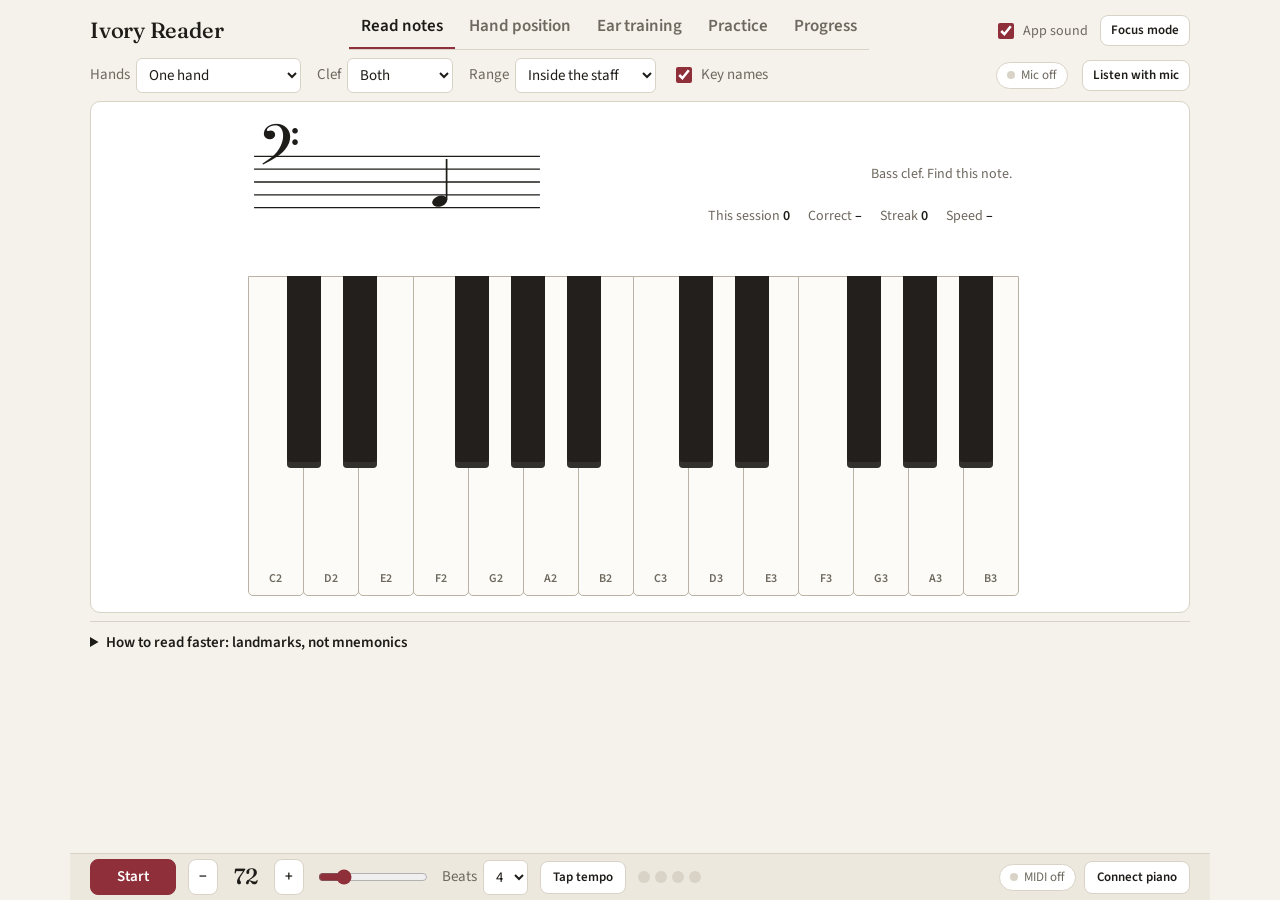
==== commit 6422b5df: "Add an ear-training lesson path with song tricks Sixteen lessons, twenty questions each, that add on" ====
--- a/index.html
+++ b/index.html
@@ -174,6 +174,34 @@
 /* Two answers instead of thirteen: make them targets worth their odds. */
 .choices.two-up button{min-width:150px;padding:14px 18px}
 .choices.two-up button b{font-size:21px}
+/* Ear lessons: a numbered path, one row a lesson, checkpoints tinted. */
+.lessons{display:flex;flex-direction:column;gap:8px}
+.lessons button{display:grid;grid-template-columns:34px 1fr auto;gap:2px 12px;align-items:center;text-align:left;width:100%;padding:10px 12px;border-radius:10px;border:1px solid var(--line);background:var(--surface);color:var(--ink);font:inherit;cursor:pointer}
+.lessons button:hover{border-color:var(--muted)}
+.lessons .dot{grid-row:span 2;width:30px;height:30px;border-radius:50%;display:flex;align-items:center;justify-content:center;font-weight:700;font-size:14px;background:var(--bg);color:var(--muted);border:1px solid var(--line)}
+.lessons .done .dot{background:var(--good);border-color:var(--good);color:#fff}
+.lessons .t{font-weight:600;font-size:16px}
+.lessons .s{grid-column:2;font-size:13px;color:var(--muted)}
+.lessons .st{grid-row:span 2;font-size:15px;letter-spacing:1px;color:var(--line);white-space:nowrap}
+.lessons .st i{font-style:normal;color:var(--accent)}
+.lessons .check{background:var(--soft)}
+.lessons .tag{display:inline-block;margin-right:6px;font-size:10px;font-weight:700;letter-spacing:.08em;text-transform:uppercase;color:var(--accent)}
+.lessons .next{border-color:var(--accent);box-shadow:0 0 0 1px var(--accent)}
+.lessonbar{display:flex;align-items:center;gap:10px;margin-bottom:8px}
+.lessonbar b{flex:1;font-family:var(--font-display);font-size:18px;min-width:0;overflow:hidden;text-overflow:ellipsis;white-space:nowrap}
+.lessonbar span{font-size:14px;color:var(--muted);font-variant-numeric:tabular-nums}
+.lprog{height:6px;border-radius:3px;background:var(--line);overflow:hidden;margin-bottom:10px}
+.lprog i{display:block;height:100%;width:0;background:var(--accent);transition:width .25s}
+.tricks{display:flex;flex-wrap:wrap;gap:6px;justify-content:center;margin:0 0 10px}
+.tricks .lab{width:100%;text-align:center;font-size:11px;font-weight:700;letter-spacing:.08em;text-transform:uppercase;color:var(--muted)}
+.tricks button{font:inherit;font-size:13px;padding:5px 10px;border-radius:999px;border:1px solid var(--line);background:var(--bg);color:var(--ink);cursor:pointer}
+.tricks button b{color:var(--accent);margin-right:4px}
+.lresult{text-align:center;padding:18px 0 8px}
+.lresult .stars{font-size:34px;letter-spacing:4px;color:var(--line)}
+.lresult .stars i{font-style:normal;color:var(--accent)}
+.lresult .score{font-family:var(--font-display);font-size:24px;font-weight:700;margin-top:4px}
+.lresult p{color:var(--muted);margin:6px 0 14px}
+.lresult .row{justify-content:center;gap:8px;flex-wrap:wrap}
 @media (max-width: 760px){
   .choices{gap:6px}
   .choices button{min-width:74px;padding:10px 6px}
@@ -449,7 +477,7 @@
 <!-- EAR -->
 <section class="panel" id="panel-ear">
   <div class="controls">
-    <label>Drill <select id="ear-drill"><option value="note" selected>Name the note</option><option value="interval">Name the interval</option><option value="hl">Higher or lower</option></select></label>
+    <label>Drill <select id="ear-drill"><option value="path" selected>Lessons</option><option value="note">Name the note</option><option value="interval">Name the interval</option><option value="hl">Higher or lower</option></select></label>
     <label id="ear-range-label">Range <select id="ear-range"><option value="five">Five keys, C to G</option><option value="oct" selected>One octave, C4 to C5</option><option value="two">Two octaves, C3 to C5</option></select></label>
     <label id="ear-keys-label">Keys <select id="ear-keys"><option value="white" selected>White keys only</option><option value="all">Every key, black ones too</option></select></label>
     <label id="ear-set-label" hidden>Intervals <select id="ear-set"><option value="fifths" selected>Fifths and octaves</option><option value="thirds">Thirds, fourths, fifths</option><option value="scale">Steps of the major scale</option><option value="all">Everything inside an octave</option></select></label>
@@ -459,7 +487,19 @@
     <label id="ear-names-label"><input type="checkbox" id="ear-names" checked> Key names</label>
     <span class="row" style="margin-left:auto"><button class="btn" id="ear-replay">Replay</button><button class="btn primary" id="ear-next">New question</button></span>
   </div>
-  <div class="card">
+  <div class="card" id="ear-pathcard" hidden>
+    <p class="muted small" style="margin:0 0 10px">Twenty questions a lesson. Two stars and you are ready for the next one; three is clean. Every lesson plays a C first, so your ear always has a place to start.</p>
+    <div class="lessons" id="ear-lessons"></div>
+  </div>
+  <div class="card" id="ear-card">
+    <div class="lessonbar" id="ear-lessonbar" hidden>
+      <button class="btn sm" id="ear-back" type="button">‹ Lessons</button>
+      <b id="ear-ltitle"></b>
+      <span id="ear-lcount">0 / 20</span>
+    </div>
+    <div class="lprog" id="ear-lprogwrap" hidden><i id="ear-lprog"></i></div>
+    <div class="tricks" id="ear-tricks" hidden></div>
+    <div class="lresult" id="ear-result" hidden></div>
     <div class="earstatus" id="ear-status">Press <b>New question</b> to hear the first one.</div>
     <div class="feedback" id="ear-feedback"><span class="hint">Nothing is drawn on a staff here. The question is a sound, and the answer is in your ear.</span></div>
     <div class="statline"><span>This session <b id="e-count">0</b></span><span>Correct <b id="e-acc">–</b></span><span>Streak <b id="e-streak">0</b></span></div>
@@ -916,8 +956,59 @@
 // you are learning there is how small a step you can still hear.
 function gapBucket(semis){return semis<=2?'close':semis<=5?'mid':'wide';}
 
-globalThis.IvoryEar={INTERVALS,INT_SETS,RANGES,GAP_SETS,EAR_LO,EAR_HI,
-  notePool,intervalsIn,weightOf,pickWeighted,rootRange,pickRoot,gapBucket};
+// A song whose opening is the interval, so the sound has something to hang on.
+// Notes are semitones from middle C; at is the note the interval starts on,
+// when a lead-in comes first.
+const TRICKS={
+  1:{song:'Jaws',notes:[0,1,0,1]},
+  2:{song:'Happy Birthday',notes:[0,0,2,0,5,4]},
+  3:{song:'Greensleeves',notes:[0,3,5,7]},
+  4:{song:'When the Saints Go Marching In',notes:[0,4,5,7]},
+  5:{song:'Here Comes the Bride',notes:[0,5,5,5]},
+  6:{song:'Maria (West Side Story)',notes:[0,6,7]},
+  7:{song:'Twinkle Twinkle Little Star',notes:[0,0,7,7]},
+  8:{song:'The Entertainer',notes:[-2,-1,0,8],at:2},
+  9:{song:'My Bonnie Lies over the Ocean',notes:[0,9,7,5,7,5]},
+  10:{song:'Somewhere (West Side Story)',notes:[0,10,9]},
+  12:{song:'Somewhere over the Rainbow',notes:[0,12,11,7,9,11,12]}
+};
+// The lesson path: one new sound at a time, the notes first and then the
+// distances between them, with a checkpoint that mixes everything so far.
+// A note lesson lists the midi notes it asks; an interval lesson lists
+// semitone distances, always played going up.
+const C4=midi('C',4),WHITE_OCT=[0,2,4,5,7,9,11,12].map(s=>C4+s);
+const LESSONS=[
+  {id:'n-cg',kind:'note',title:'C and G',sub:'Two notes a fifth apart. Start here.',notes:[C4,C4+7]},
+  {id:'n-ceg',kind:'note',title:'The Major Third',sub:'Add E. Now you have a chord.',notes:[C4,C4+4,C4+7]},
+  {id:'n-penta',kind:'note',title:'Pentatonic Start',sub:'Add D and A. No wrong notes.',notes:[C4,C4+2,C4+4,C4+7,C4+9]},
+  {id:'n-fb',kind:'note',title:'The 4th & 7th',sub:'Add F and B. The tension notes.',notes:[C4,C4+2,C4+4,C4+5,C4+7,C4+9,C4+11]},
+  {id:'n-cmaj',kind:'note',check:true,title:'Middle C Major',sub:'All white keys, middle octave.',notes:WHITE_OCT},
+  {id:'i-58',kind:'interval',title:'The Perfect 5th',sub:'Twinkle Twinkle opens on a perfect fifth.',ints:[7,12]},
+  {id:'i-4',kind:'interval',title:'The Perfect 4th',sub:'Here Comes the Bride. Easy to mix up with the fifth.',ints:[5,7,12]},
+  {id:'i-3',kind:'interval',title:'Major and Minor Thirds',sub:'When the Saints is bright; Greensleeves is sad.',ints:[3,4,5,7]},
+  {id:'i-2',kind:'interval',title:'Steps',sub:'Happy Birthday takes a whole step; Jaws takes a half.',ints:[1,2,3,4]},
+  {id:'i-mix',kind:'interval',check:true,title:'Small Intervals',sub:'Everything from a half step to the octave, but the wide ones.',ints:[1,2,3,4,5,7,12]},
+  {id:'n-fs',kind:'note',title:'F♯ (bright & tense)',sub:'The first black key, between F and G.',notes:[...WHITE_OCT,C4+6].sort((a,b)=>a-b)},
+  {id:'n-bb',kind:'note',title:'B♭ (smooth & bluesy)',sub:'The black key under B.',notes:[...WHITE_OCT,C4+6,C4+10].sort((a,b)=>a-b)},
+  {id:'n-chrom',kind:'note',check:true,title:'Every Key',sub:'Add C♯, E♭ and A♭. The whole octave.',notes:Array.from({length:13},(_,i)=>C4+i)},
+  {id:'i-6',kind:'interval',title:'Sixths',sub:'My Bonnie is major; The Entertainer is minor.',ints:[7,8,9,12]},
+  {id:'i-7',kind:'interval',title:'Sevenths and the Tritone',sub:'Somewhere, and Maria.',ints:[6,10,11,12]},
+  {id:'i-all',kind:'interval',check:true,title:'Every Interval',sub:'Half step to octave, all of them.',ints:[1,2,3,4,5,6,7,8,9,10,11,12]}
+];
+const ROUND=20;
+// Stars for a finished round: 18 of 20 is three, 15 two, 12 one.
+function starsFor(ok,total){
+  const p=total?ok/total:0;
+  return p>=0.9?3:p>=0.75?2:p>=0.6?1:0;
+}
+// The lesson to suggest: the first one without two stars yet.
+function nextLesson(best){
+  const i=LESSONS.findIndex(l=>((best||{})[l.id]||0)<2);
+  return i<0?LESSONS.length-1:i;
+}
+
+globalThis.IvoryEar={INTERVALS,INT_SETS,RANGES,GAP_SETS,EAR_LO,EAR_HI,TRICKS,LESSONS,ROUND,
+  notePool,intervalsIn,weightOf,pickWeighted,rootRange,pickRoot,gapBucket,starsFor,nextLesson};
 })();
 </script>
 <script>
@@ -943,8 +1034,8 @@
 
 // ---------- storage ----------
 const KEY='ivory-reader-v1';
-let store={notes:{},log:[],pieces:{},pieceStats:{},ear:{}};
-try{const raw=localStorage.getItem(KEY);if(raw){const p=JSON.parse(raw);if(p&&p.notes&&p.log)store=Object.assign({pieces:{},pieceStats:{},ear:{}},p);}}catch(e){}
+let store={notes:{},log:[],pieces:{},pieceStats:{},ear:{},lessons:{}};
+try{const raw=localStorage.getItem(KEY);if(raw){const p=JSON.parse(raw);if(p&&p.notes&&p.log)store=Object.assign({pieces:{},pieceStats:{},ear:{},lessons:{}},p);}}catch(e){}
 function save(){try{localStorage.setItem(KEY,JSON.stringify(store));}catch(e){}}
 
 // ---------- audio ----------
@@ -1123,6 +1214,7 @@
     const L=e.key.toUpperCase();if(LETTERS.includes(L)){answerLetter(L);e.preventDefault();}
   }else if(activeTab==='hand'){if(/^[1-5]$/.test(e.key))fdAnswer(+e.key);}
   else if(activeTab==='ear'){
+    if(earDrill()==='path'||!$('ear-result').hidden)return;
     if(e.key===' '){e.preventDefault();eq?earPlay():earNext();return;}
     if(e.key==='Enter'){e.preventDefault();earNext();return;}
     if(earChoices.hidden)return;
@@ -1261,14 +1353,19 @@
 // reference C, or the first of two notes) and ask how far the next one sits
 // from it. Pools, weighting and the interval table are in src/ear.js.
 const {INTERVALS,INT_SETS,RANGES:EAR_RANGES,GAP_SETS,notePool,intervalsIn,
-  weightOf:earWeightOf,pickWeighted,pickRoot,gapBucket}=IvoryEar;
+  weightOf:earWeightOf,pickWeighted,pickRoot,gapBucket,
+  TRICKS,LESSONS,ROUND,starsFor,nextLesson}=IvoryEar;
 const earDrillSel=$('ear-drill'),earRangeSel=$('ear-range'),earKeysSel=$('ear-keys');
 const earSetSel=$('ear-set'),earDirSel=$('ear-dir'),earGapSel=$('ear-gap');
 const earRefChk=$('ear-ref'),earNamesChk=$('ear-names');
 const kbEar=$('kb-ear'),earFb=$('ear-feedback'),earChoices=$('ear-choices'),earStatusEl=$('ear-status'),earKbWrap=$('ear-kbwrap');
 let eq=null,earLocked=false,earTimer=null,earSayTimer=null,earKbKey=null,earLastItem=null;
 const earSession={n:0,ok:0,streak:0};
-const earDrill=()=>earDrillSel.value;
+// The lesson path drives the same three drills: a lesson is a note or interval
+// drill with its pool fixed, a reference C always on, and twenty questions.
+let earLesson=null,earRound={n:0,ok:0};
+const earDrill=()=>earDrillSel.value==='path'?(earLesson?earLesson.kind:'path'):earDrillSel.value;
+const earRefOn=()=>!!earLesson||earRefChk.checked;
 const earSay=html=>{earStatusEl.innerHTML=html;};
 function earStat(key){return store.ear[key]||{ok:0,n:0,recent:[]};}
 function earPick(items,keyOf){return pickWeighted(items,it=>earWeightOf(earStat(keyOf(it))));}
@@ -1277,6 +1374,7 @@
   s.n++;if(ok)s.ok++;s.recent.push(ok?1:0);if(s.recent.length>10)s.recent.shift();
   store.ear[key]=s;save();
   earSession.n++;if(ok){earSession.ok++;earSession.streak++;}else earSession.streak=0;
+  if(earLesson){earRound.n++;if(ok)earRound.ok++;earLessonBar();}
   $('e-count').textContent=earSession.n;
   $('e-acc').textContent=Math.round(100*earSession.ok/earSession.n)+'%';
   $('e-streak').textContent=earSession.streak;
@@ -1287,18 +1385,18 @@
 function earNewQuestion(){
   const d=earDrill();
   if(d==='note'){
-    let pool=notePool(earRangeSel.value,earKeysSel.value);
+    let pool=earLesson?earLesson.notes.slice():notePool(earRangeSel.value,earKeysSel.value);
     if(pool.length>1&&earLastItem!=null)pool=pool.filter(m=>m!==earLastItem);
     const m=earPick(pool,x=>'note:'+x);
     earLastItem=m;
-    return {drill:'note',key:'note:'+m,m,ref:EAR_RANGES[earRangeSel.value].lo};
+    return {drill:'note',key:'note:'+m,m,ref:earLesson?60:EAR_RANGES[earRangeSel.value].lo};
   }
   if(d==='interval'){
-    let set=INT_SETS[earSetSel.value];
+    let set=earLesson?earLesson.ints.slice():INT_SETS[earSetSel.value];
     if(set.length>1&&earLastItem!=null)set=set.filter(s=>s!==earLastItem);
     const s=earPick(set,x=>'int:'+x);
     earLastItem=s;
-    const dir=earDirSel.value==='mixed'?['up','down','harmonic'][Math.floor(Math.random()*3)]:earDirSel.value;
+    const dir=earLesson?'up':earDirSel.value==='mixed'?['up','down','harmonic'][Math.floor(Math.random()*3)]:earDirSel.value;
     const a=pickRoot(s,dir);
     return {drill:'interval',key:'int:'+s,s,dir,a,b:dir==='down'?a-s:a+s};
   }
@@ -1311,7 +1409,7 @@
   if(!eq)return [];
   if(eq.drill==='note'){
     const seq=[];let at=0;
-    if(earRefChk.checked){seq.push({m:eq.ref,at:0,dur:1});at=0.95;}
+    if(earRefOn()){seq.push({m:eq.ref,at:0,dur:1});at=0.95;}
     seq.push({m:eq.m,at,dur:1.4});
     return seq;
   }
@@ -1355,8 +1453,11 @@
   return 'a '+INTERVALS[rest].name.toLowerCase()+(oct?' plus '+octs(oct):'')+' above the reference C';
 }
 function earReveal(){
-  if(eq.drill==='note')return {big:noteName(eq.m),detail:earRefChk.checked?earFromRef(eq.ref,eq.m)+'.':''};
-  if(eq.drill==='interval')return {big:INTERVALS[eq.s].name,detail:`${noteName(eq.a)} to ${noteName(eq.b)}.`};
+  if(eq.drill==='note')return {big:noteName(eq.m),detail:earRefOn()?earFromRef(eq.ref,eq.m)+'.':''};
+  if(eq.drill==='interval'){
+    const t=TRICKS[eq.s];
+    return {big:INTERVALS[eq.s].name,detail:`${noteName(eq.a)} to ${noteName(eq.b)}.`+(t?` Think: ${t.song}.`:'')};
+  }
   return {big:eq.up?'Higher':'Lower',detail:`${noteName(eq.a)} then ${noteName(eq.b)}, ${eq.g} semitone${eq.g===1?'':'s'} apart.`};
 }
 function earFinish(ok,pressed){
@@ -1366,19 +1467,21 @@
   if(ok){
     earFb.className='feedback good';
     earFb.innerHTML=`<span class="big">${r.big}</span><span class="hint">Right. ${r.detail}</span>`;
-    earSay('Next question in a moment.');
-    earTimer=setTimeout(earNext,1100);
+    earSay(earRoundDone()?'That was the last one.':'Next question in a moment.');
+    earTimer=setTimeout(earAfter,1100);
   }else{
     earFb.className='feedback bad';
     const you=pressed!=null?`You played ${noteName(pressed)}. `:'';
     earFb.innerHTML=`<span class="big">${r.big}</span><span class="hint">${you}${r.detail} Playing it again; any answer moves on.</span>`;
     earPlay();
-    earTimer=setTimeout(earNext,3600);
-  }
-}
+    earTimer=setTimeout(earAfter,3600);
+  }
+}
+const earRoundDone=()=>!!earLesson&&earRound.n>=ROUND;
+function earAfter(){if(earRoundDone())earEndRound();else earNext();}
 function earAnswerNote(m){
   if(!eq||eq.drill!=='note')return;
-  if(earLocked){if(earFb.classList.contains('bad'))earNext();return;}
+  if(earLocked){if(earFb.classList.contains('bad'))earAfter();return;}
   const ok=m===eq.m;
   keyEl(kbEar,eq.m)?.classList.add('good');
   if(!ok)keyEl(kbEar,m)?.classList.add('bad');
@@ -1386,18 +1489,18 @@
 }
 function earChoose(v,btn){
   if(!eq||eq.drill==='note')return;
-  if(earLocked){if(earFb.classList.contains('bad'))earNext();return;}
+  if(earLocked){if(earFb.classList.contains('bad'))earAfter();return;}
   const right=eq.drill==='interval'?String(eq.s):(eq.up?'up':'down'),ok=v===right;
   btn.classList.add(ok?'good':'bad');
   if(!ok)earChoices.querySelector(`[data-v="${right}"]`)?.classList.add('good');
   earFinish(ok,null);
 }
 function earRenderChoices(){
-  const d=earDrill(),sig=d+':'+earSetSel.value;
+  const d=earDrill(),sig=d+':'+(earLesson?earLesson.id:earSetSel.value);
   if(earChoices.dataset.sig===sig&&earChoices.children.length)return;
   earChoices.dataset.sig=sig;earChoices.innerHTML='';earChoices.classList.toggle('two-up',d==='hl');
   const items=d==='interval'
-    ?intervalsIn(earSetSel.value).map(i=>({v:String(i.s),ab:i.ab,name:i.name}))
+    ?(earLesson?earLesson.ints.map(s=>INTERVALS[s]):intervalsIn(earSetSel.value)).map(i=>({v:String(i.s),ab:i.ab,name:i.name}))
     :[{v:'up',ab:'Higher',name:'the second was higher'},{v:'down',ab:'Lower',name:'the second was lower'}];
   items.forEach(it=>{
     const b=document.createElement('button');b.type='button';b.dataset.v=it.v;
@@ -1408,18 +1511,26 @@
 }
 // The answer keyboard starts on the C at or below the range and ends on a white key.
 function earKbRange(){
+  if(earLesson)return [60,72];
   const r=EAR_RANGES[earRangeSel.value];
   let hi=r.hi;while(isBlack(hi))hi++;
   return [r.lo-((r.lo%12)+12)%12,hi];
 }
 function layoutEar(){
-  const d=earDrill();
-  $('ear-range-label').hidden=$('ear-keys-label').hidden=$('ear-ref-label').hidden=$('ear-names-label').hidden=d!=='note';
-  $('ear-set-label').hidden=$('ear-dir-label').hidden=d!=='interval';
-  $('ear-gap-label').hidden=d!=='hl';
-  earChoices.hidden=d==='note';earKbWrap.hidden=d!=='note';
+  const d=earDrill(),free=earDrillSel.value!=='path',inResult=!$('ear-result').hidden;
+  $('ear-range-label').hidden=$('ear-keys-label').hidden=$('ear-ref-label').hidden=!free||d!=='note';
+  $('ear-names-label').hidden=d!=='note';
+  $('ear-set-label').hidden=$('ear-dir-label').hidden=!free||d!=='interval';
+  $('ear-gap-label').hidden=!free||d!=='hl';
+  $('ear-replay').hidden=$('ear-next').hidden=d==='path'||inResult;
+  $('ear-pathcard').hidden=d!=='path';$('ear-card').hidden=d==='path';
+  if(d==='path'){earRenderPath();return;}
+  ['ear-lessonbar','ear-lprogwrap'].forEach(id=>$(id).hidden=!earLesson);
+  $('ear-tricks').hidden=!earLesson||earLesson.kind!=='interval'||inResult;
+  [earStatusEl,earFb,$('e-count').closest('.statline'),$('ear-keyhint')].forEach(el=>el.hidden=inResult);
+  earChoices.hidden=d==='note'||inResult;earKbWrap.hidden=d!=='note'||inResult;
   if(d==='note'){
-    const key=earRangeSel.value+':'+earKeysSel.value+':'+earNamesChk.checked;
+    const key=(earLesson?'lesson':earRangeSel.value+':'+earKeysSel.value)+':'+earNamesChk.checked;
     if(earKbKey!==key||!kbEar.children.length){
       earKbKey=key;const [lo,hi]=earKbRange();
       buildKeyboard(kbEar,lo,hi,{names:earNamesChk.checked,onKey:earAnswerNote});
@@ -1427,10 +1538,81 @@
   }else earRenderChoices();
   $('ear-sound-warn').hidden=$('sound').checked;
 }
+// ---------- the lesson path ----------
+const starRow=n=>'<i>'+'★'.repeat(n)+'</i>'+'★'.repeat(3-n);
+function earRenderPath(){
+  const best=store.lessons,nx=nextLesson(best),box=$('ear-lessons');
+  box.innerHTML='';
+  LESSONS.forEach((l,i)=>{
+    const b=document.createElement('button'),st=best[l.id]||0;b.type='button';
+    b.className=[l.check?'check':'',st>=2?'done':'',i===nx?'next':''].join(' ').trim();
+    b.innerHTML=`<span class="dot">${st>=2?'✓':l.check?'⚑':i+1}</span>`
+      +`<span class="t">${l.check?'<span class="tag">Checkpoint</span>':''}${l.title}</span>`
+      +`<span class="st" aria-label="${st} of 3 stars">${starRow(st)}</span><span class="s">${l.sub}</span>`;
+    b.addEventListener('click',()=>earStartLesson(i));
+    box.appendChild(b);
+  });
+}
+function earLessonBar(){
+  $('ear-lcount').textContent=Math.min(earRound.n+1,ROUND)+' / '+ROUND;
+  $('ear-lprog').style.width=(100*earRound.n/ROUND)+'%';
+}
+function earPlayTrick(t){
+  if(!$('sound').checked)return;
+  try{const c=audio(),t0=c.currentTime+0.08;t.notes.forEach((n,i)=>toneAt(60+n,t0+i*0.42,0.6));}catch(e){}
+}
+function earRenderTricks(){
+  const box=$('ear-tricks');box.innerHTML='<span class="lab">Remember it like this</span>';
+  earLesson.ints.forEach(s=>{
+    const t=TRICKS[s];if(!t)return;
+    const b=document.createElement('button');b.type='button';
+    b.innerHTML=`<b>▶ ${INTERVALS[s].ab}</b>${t.song}`;
+    b.addEventListener('click',()=>earPlayTrick(t));
+    box.appendChild(b);
+  });
+}
+function earStartLesson(i){
+  clearTimeout(earTimer);clearTimeout(earSayTimer);
+  earLesson=Object.assign({i},LESSONS[i]);earRound={n:0,ok:0};
+  earKbKey=null;earLastItem=null;earChoices.dataset.sig='';
+  $('ear-result').hidden=true;
+  $('ear-ltitle').textContent=(i+1)+'. '+earLesson.title;
+  earLessonBar();
+  if(earLesson.kind==='interval')earRenderTricks();
+  earNext();
+}
+function earEndRound(){
+  clearTimeout(earTimer);clearTimeout(earSayTimer);
+  const st=starsFor(earRound.ok,ROUND),id=earLesson.id;
+  store.lessons[id]=Math.max(store.lessons[id]||0,st);save();
+  const msg=st===3?'Clean. On to the next one.'
+    :st===2?'Good enough to move on. Come back for the third star.'
+    :st===1?'Getting there. One more round and it starts to stick.'
+    :'This one wants another go. Hum each note before you answer.';
+  const last=earLesson.i>=LESSONS.length-1;
+  const r=$('ear-result');
+  r.innerHTML=`<div class="stars" aria-label="${st} of 3 stars">${starRow(st)}</div>`
+    +`<div class="score">${earRound.ok} of ${ROUND}</div><p>${msg}</p>`
+    +`<div class="row"><button class="btn" type="button" data-a="again">Again</button>`
+    +(last?'':`<button class="btn${st>=2?' primary':''}" type="button" data-a="next">Next lesson</button>`)
+    +`<button class="btn" type="button" data-a="list">All lessons</button></div>`;
+  r.querySelector('[data-a="again"]').addEventListener('click',()=>earStartLesson(earLesson.i));
+  r.querySelector('[data-a="next"]')?.addEventListener('click',()=>earStartLesson(earLesson.i+1));
+  r.querySelector('[data-a="list"]').addEventListener('click',earToPath);
+  eq=null;r.hidden=false;
+  $('ear-lprog').style.width='100%';$('ear-lcount').textContent=ROUND+' / '+ROUND;
+  layoutEar();
+}
+function earToPath(){
+  clearTimeout(earTimer);clearTimeout(earSayTimer);
+  earLesson=null;eq=null;$('ear-result').hidden=true;layoutEar();
+}
+$('ear-back').addEventListener('click',earToPath);
 $('ear-next').addEventListener('click',earNext);
 $('ear-replay').addEventListener('click',()=>{if(eq)earPlay();else earNext();});
 [earDrillSel,earRangeSel,earKeysSel,earSetSel,earDirSel,earGapSel].forEach(sel=>sel.addEventListener('change',()=>{
   earKbKey=null;earLastItem=null;
+  if(sel===earDrillSel){earToPath();if(earDrillSel.value==='path')return;}
   if(eq)earNext();else layoutEar();       // no question yet: just re-dress the controls
 }));
 earNamesChk.addEventListener('change',()=>{earKbKey=null;layoutEar();});
@@ -2177,7 +2359,7 @@
   const tb=$('piece-rows');tb.innerHTML='';
   pieceList().forEach(p=>{const s=store.pieceStats[p.id];const tr=document.createElement('tr');tr.innerHTML=`<td>${titleOf(p.text)}</td><td>${s?s.runs:0}</td><td>${s?s.last:'–'}</td><td>${s?new Date(s.at).toLocaleDateString():'–'}</td>`;tb.appendChild(tr);});
 }
-$('reset').addEventListener('click',()=>{if(!confirm('Delete all saved progress in this browser? Your saved pieces stay.'))return;store.notes={};store.log=[];store.pieceStats={};store.ear={};save();renderProgress();});
+$('reset').addEventListener('click',()=>{if(!confirm('Delete all saved progress in this browser? Your saved pieces stay.'))return;store.notes={};store.log=[];store.pieceStats={};store.ear={};store.lessons={};save();renderProgress();});
 
 // ---------- install (PWA) ----------
 (function(){
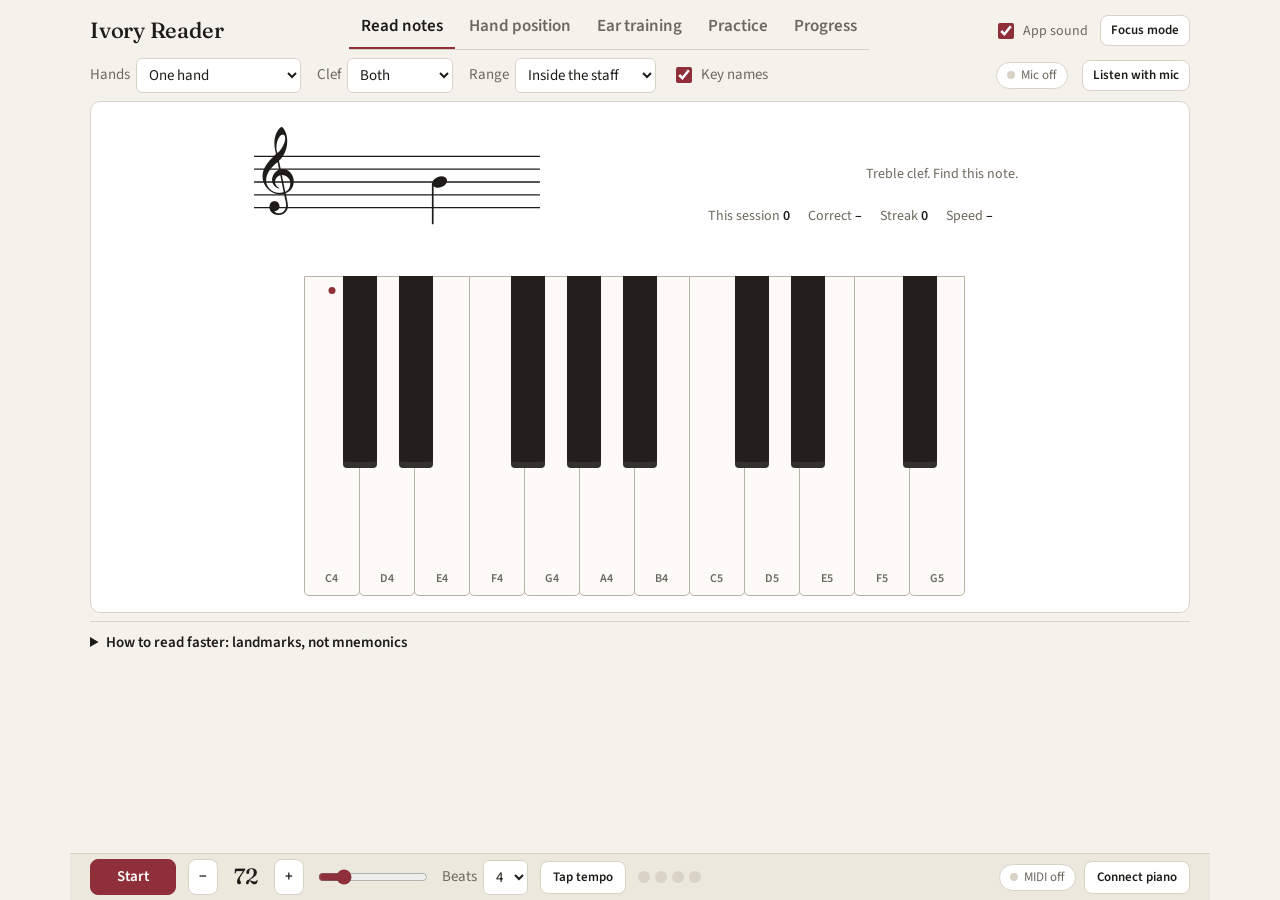
==== commit 1c03102a: "Add chord and scale lessons to the ear-training path Nine lessons after the note and interval ones: " ====
--- a/index.html
+++ b/index.html
@@ -488,7 +488,7 @@
     <span class="row" style="margin-left:auto"><button class="btn" id="ear-replay">Replay</button><button class="btn primary" id="ear-next">New question</button></span>
   </div>
   <div class="card" id="ear-pathcard" hidden>
-    <p class="muted small" style="margin:0 0 10px">Twenty questions a lesson. Two stars and you are ready for the next one; three is clean. Every lesson plays a C first, so your ear always has a place to start.</p>
+    <p class="muted small" style="margin:0 0 10px">Twenty questions a lesson. Two stars and you are ready for the next one; three is clean. Note and interval lessons play a C first, so your ear has a place to start; chords and scales move to a new root each time, so you hear the shape, not the pitch.</p>
     <div class="lessons" id="ear-lessons"></div>
   </div>
   <div class="card" id="ear-card">
@@ -995,6 +995,41 @@
   {id:'i-7',kind:'interval',title:'Sevenths and the Tritone',sub:'Somewhere, and Maria.',ints:[6,10,11,12]},
   {id:'i-all',kind:'interval',check:true,title:'Every Interval',sub:'Half step to octave, all of them.',ints:[1,2,3,4,5,6,7,8,9,10,11,12]}
 ];
+// Chord and scale lessons ask what kind of sound it was, not where it sat:
+// each is played from a root that moves, so the answer is the shape, never a
+// remembered pitch. Notes are semitones above the root.
+const CHORDS={
+  maj:{ab:'Major',name:'bright',notes:[0,4,7]},
+  min:{ab:'Minor',name:'sad',notes:[0,3,7]},
+  dim:{ab:'Diminished',name:'tense',notes:[0,3,6]},
+  aug:{ab:'Augmented',name:'dreamy',notes:[0,4,8]},
+  maj7:{ab:'Major 7th',name:'soft, jazzy',notes:[0,4,7,11]},
+  dom7:{ab:'Dominant 7th',name:'bluesy, wants to move',notes:[0,4,7,10]},
+  min7:{ab:'Minor 7th',name:'mellow',notes:[0,3,7,10]}
+};
+const SCALES={
+  maj:{ab:'Major',name:'Do-Re-Mi',notes:[0,2,4,5,7,9,11,12]},
+  min:{ab:'Minor',name:'natural minor, sad',notes:[0,2,3,5,7,8,10,12]},
+  pmaj:{ab:'Major pentatonic',name:'five notes, like 茉莉花',notes:[0,2,4,7,9,12]},
+  pmin:{ab:'Minor pentatonic',name:'five notes, the rock solo',notes:[0,3,5,7,10,12]},
+  harm:{ab:'Harmonic minor',name:'the raised 7th, exotic',notes:[0,2,3,5,7,8,11,12]},
+  blues:{ab:'Blues',name:'minor pentatonic plus the blue note',notes:[0,3,5,6,7,10,12]}
+};
+// Roots for chord and scale questions, so the top note stays in the middle.
+const SHAPE_ROOTS={chord:{lo:midi('F',3),hi:midi('F',4)},scale:{lo:midi('F',3),hi:midi('C',4)}};
+LESSONS.push(
+  {id:'c-mm',kind:'quality',group:'chord',sound:'block',title:'Major or Minor',sub:'Happy or sad. Only the middle note moves.',opts:['maj','min']},
+  {id:'c-mm-b',kind:'quality',group:'chord',sound:'broken',title:'Major or Minor, Broken',sub:'The same chords, one note at a time, then together.',opts:['maj','min']},
+  {id:'c-dim',kind:'quality',group:'chord',sound:'block',title:'Diminished',sub:'Two minor thirds stacked. The horror-film chord.',opts:['maj','min','dim']},
+  {id:'c-aug',kind:'quality',group:'chord',sound:'block',title:'Augmented',sub:'Two major thirds stacked. Dreamy, never settles.',opts:['maj','min','dim','aug']},
+  {id:'c-tri',kind:'quality',group:'chord',sound:'mixed',check:true,title:'Every Triad',sub:'All four, broken or together.',opts:['maj','min','dim','aug']},
+  {id:'c-7',kind:'quality',group:'chord',sound:'broken',title:'Seventh Chords',sub:'A fourth note on top: jazz, blues and soul.',opts:['maj7','dom7','min7']},
+  {id:'s-mm',kind:'quality',group:'scale',title:'Major or Minor Scale',sub:'Do-Re-Mi, or its sad twin.',opts:['maj','min']},
+  {id:'s-pent',kind:'quality',group:'scale',title:'Pentatonic Scales',sub:'Five notes, no half steps. Most Chinese folk songs live here.',opts:['maj','min','pmaj','pmin']},
+  {id:'s-all',kind:'quality',group:'scale',check:true,title:'Every Scale',sub:'Add harmonic minor and the blues scale.',opts:['maj','min','pmaj','pmin','harm','blues']}
+);
+// The table a chord or scale lesson draws its answers from.
+const shapesOf=l=>l.group==='scale'?SCALES:CHORDS;
 const ROUND=20;
 // Stars for a finished round: 18 of 20 is three, 15 two, 12 one.
 function starsFor(ok,total){
@@ -1008,6 +1043,7 @@
 }
 
 globalThis.IvoryEar={INTERVALS,INT_SETS,RANGES,GAP_SETS,EAR_LO,EAR_HI,TRICKS,LESSONS,ROUND,
+  CHORDS,SCALES,SHAPE_ROOTS,shapesOf,
   notePool,intervalsIn,weightOf,pickWeighted,rootRange,pickRoot,gapBucket,starsFor,nextLesson};
 })();
 </script>
@@ -1354,7 +1390,7 @@
 // from it. Pools, weighting and the interval table are in src/ear.js.
 const {INTERVALS,INT_SETS,RANGES:EAR_RANGES,GAP_SETS,notePool,intervalsIn,
   weightOf:earWeightOf,pickWeighted,pickRoot,gapBucket,
-  TRICKS,LESSONS,ROUND,starsFor,nextLesson}=IvoryEar;
+  TRICKS,LESSONS,ROUND,starsFor,nextLesson,SHAPE_ROOTS,shapesOf}=IvoryEar;
 const earDrillSel=$('ear-drill'),earRangeSel=$('ear-range'),earKeysSel=$('ear-keys');
 const earSetSel=$('ear-set'),earDirSel=$('ear-dir'),earGapSel=$('ear-gap');
 const earRefChk=$('ear-ref'),earNamesChk=$('ear-names');
@@ -1400,6 +1436,15 @@
     const a=pickRoot(s,dir);
     return {drill:'interval',key:'int:'+s,s,dir,a,b:dir==='down'?a-s:a+s};
   }
+  if(d==='quality'){
+    let opts=earLesson.opts.slice();
+    if(opts.length>1&&earLastItem!=null)opts=opts.filter(k=>k!==earLastItem);
+    const g=earLesson.group,k=earPick(opts,x=>g+':'+x);
+    earLastItem=k;
+    const r=SHAPE_ROOTS[g],root=r.lo+Math.floor(Math.random()*(r.hi-r.lo+1));
+    const sound=earLesson.sound==='mixed'?(Math.random()<0.5?'block':'broken'):earLesson.sound;
+    return {drill:'quality',key:g+':'+k,k,root,sound,notes:shapesOf(earLesson)[k].notes.map(n=>root+n)};
+  }
   const g=earPick(GAP_SETS[earGapSel.value],x=>'hl:'+gapBucket(x));
   const up=Math.random()<0.5,a=pickRoot(g,up?'up':'down');
   return {drill:'hl',key:'hl:'+gapBucket(g),g,up,a,b:up?a+g:a-g};
@@ -1413,13 +1458,21 @@
     seq.push({m:eq.m,at,dur:1.4});
     return seq;
   }
+  if(eq.drill==='quality')return shapeSeq(eq.notes,eq.sound||'scale');
   if(eq.dir==='harmonic')return [{m:eq.a,at:0,dur:1.7},{m:eq.b,at:0,dur:1.7}];
   return [{m:eq.a,at:0,dur:1.1},{m:eq.b,at:0.85,dur:1.4}];
+}
+// A chord together, a chord broken upward and then together, or a scale run.
+function shapeSeq(ms,sound){
+  if(sound==='block')return ms.map(m=>({m,at:0,dur:1.8}));
+  if(sound==='broken'){const n=ms.length;return [...ms.map((m,i)=>({m,at:i*0.42,dur:1.2})),...ms.map(m=>({m,at:n*0.42+0.25,dur:1.8}))];}
+  return ms.map((m,i)=>({m,at:i*0.3,dur:i===ms.length-1?1.2:0.45}));
 }
 function earPrompt(){
   return eq==null?'Press <b>New question</b> to hear one.'
     :eq.drill==='note'?'Tap the key you heard.'
     :eq.drill==='interval'?'How far apart were the two notes?'
+    :eq.drill==='quality'?(earLesson.group==='scale'?'Which scale was that?':'What kind of chord was that?')
     :'Was the second note higher or lower?';
 }
 function earPlay(){
@@ -1457,6 +1510,10 @@
   if(eq.drill==='interval'){
     const t=TRICKS[eq.s];
     return {big:INTERVALS[eq.s].name,detail:`${noteName(eq.a)} to ${noteName(eq.b)}.`+(t?` Think: ${t.song}.`:'')};
+  }
+  if(eq.drill==='quality'){
+    const c=shapesOf(earLesson)[eq.k];
+    return {big:c.ab,detail:`${c.name[0].toUpperCase()+c.name.slice(1)}. On ${noteName(eq.root)}: ${eq.notes.map(noteName).join(' ')}.`};
   }
   return {big:eq.up?'Higher':'Lower',detail:`${noteName(eq.a)} then ${noteName(eq.b)}, ${eq.g} semitone${eq.g===1?'':'s'} apart.`};
 }
@@ -1490,7 +1547,7 @@
 function earChoose(v,btn){
   if(!eq||eq.drill==='note')return;
   if(earLocked){if(earFb.classList.contains('bad'))earAfter();return;}
-  const right=eq.drill==='interval'?String(eq.s):(eq.up?'up':'down'),ok=v===right;
+  const right=eq.drill==='interval'?String(eq.s):eq.drill==='quality'?eq.k:(eq.up?'up':'down'),ok=v===right;
   btn.classList.add(ok?'good':'bad');
   if(!ok)earChoices.querySelector(`[data-v="${right}"]`)?.classList.add('good');
   earFinish(ok,null);
@@ -1499,7 +1556,9 @@
   const d=earDrill(),sig=d+':'+(earLesson?earLesson.id:earSetSel.value);
   if(earChoices.dataset.sig===sig&&earChoices.children.length)return;
   earChoices.dataset.sig=sig;earChoices.innerHTML='';earChoices.classList.toggle('two-up',d==='hl');
-  const items=d==='interval'
+  const items=d==='quality'
+    ?earLesson.opts.map(k=>{const c=shapesOf(earLesson)[k];return {v:k,ab:c.ab,name:c.name};})
+    :d==='interval'
     ?(earLesson?earLesson.ints.map(s=>INTERVALS[s]):intervalsIn(earSetSel.value)).map(i=>({v:String(i.s),ab:i.ab,name:i.name}))
     :[{v:'up',ab:'Higher',name:'the second was higher'},{v:'down',ab:'Lower',name:'the second was lower'}];
   items.forEach(it=>{
@@ -1526,7 +1585,7 @@
   $('ear-pathcard').hidden=d!=='path';$('ear-card').hidden=d==='path';
   if(d==='path'){earRenderPath();return;}
   ['ear-lessonbar','ear-lprogwrap'].forEach(id=>$(id).hidden=!earLesson);
-  $('ear-tricks').hidden=!earLesson||earLesson.kind!=='interval'||inResult;
+  $('ear-tricks').hidden=!earLesson||earLesson.kind==='note'||inResult;
   [earStatusEl,earFb,$('e-count').closest('.statline'),$('ear-keyhint')].forEach(el=>el.hidden=inResult);
   earChoices.hidden=d==='note'||inResult;earKbWrap.hidden=d!=='note'||inResult;
   if(d==='note'){
@@ -1557,12 +1616,24 @@
   $('ear-lcount').textContent=Math.min(earRound.n+1,ROUND)+' / '+ROUND;
   $('ear-lprog').style.width=(100*earRound.n/ROUND)+'%';
 }
-function earPlayTrick(t){
+function earPlaySeq(seq){
   if(!$('sound').checked)return;
-  try{const c=audio(),t0=c.currentTime+0.08;t.notes.forEach((n,i)=>toneAt(60+n,t0+i*0.42,0.6));}catch(e){}
-}
+  try{const c=audio(),t0=c.currentTime+0.08;seq.forEach(x=>toneAt(x.m,t0+x.at,x.dur));}catch(e){}
+}
+function earPlayTrick(t){earPlaySeq(t.notes.map((n,i)=>({m:60+n,at:i*0.42,dur:0.6})));}
 function earRenderTricks(){
   const box=$('ear-tricks');box.innerHTML='<span class="lab">Remember it like this</span>';
+  if(earLesson.kind==='quality'){
+    // Each answer, played from C, so you hear the set before you are asked.
+    const t=shapesOf(earLesson),g=earLesson.group;
+    earLesson.opts.forEach(k=>{
+      const b=document.createElement('button');b.type='button';
+      b.innerHTML=`<b>▶ ${t[k].ab}</b>${t[k].name}`;
+      b.addEventListener('click',()=>earPlaySeq(shapeSeq(t[k].notes.map(n=>60+n),g==='scale'?'scale':earLesson.sound==='block'?'block':'broken')));
+      box.appendChild(b);
+    });
+    return;
+  }
   earLesson.ints.forEach(s=>{
     const t=TRICKS[s];if(!t)return;
     const b=document.createElement('button');b.type='button';
@@ -1578,7 +1649,7 @@
   $('ear-result').hidden=true;
   $('ear-ltitle').textContent=(i+1)+'. '+earLesson.title;
   earLessonBar();
-  if(earLesson.kind==='interval')earRenderTricks();
+  if(earLesson.kind!=='note')earRenderTricks();
   earNext();
 }
 function earEndRound(){
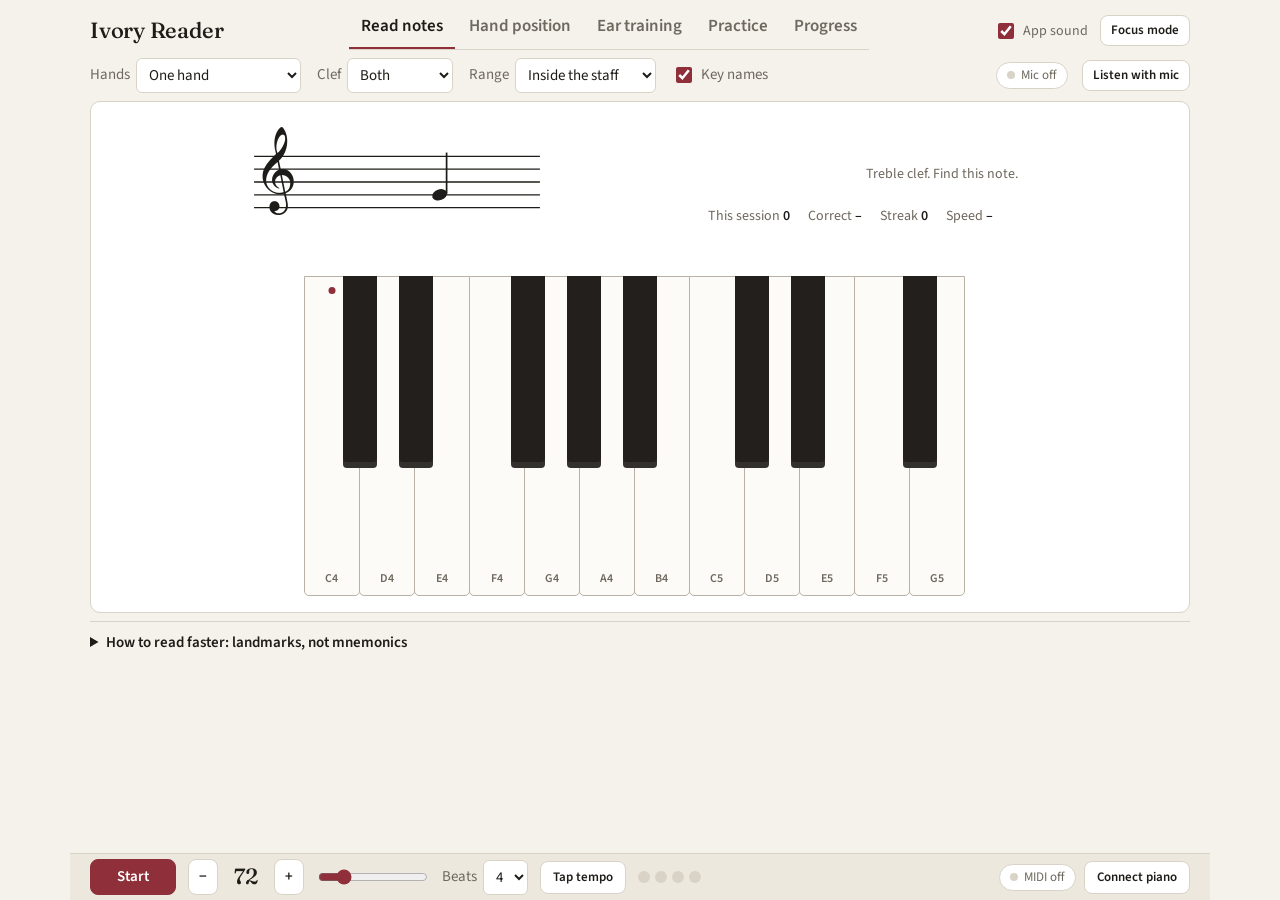
==== commit 61628b51: "Ear training: chord progression lessons Five new lessons (30 in all): Pop or Hymn, The Fifties, ii-V" ====
--- a/index.html
+++ b/index.html
@@ -1015,8 +1015,27 @@
   harm:{ab:'Harmonic minor',name:'the raised 7th, exotic',notes:[0,2,3,5,7,8,11,12]},
   blues:{ab:'Blues',name:'minor pentatonic plus the blue note',notes:[0,3,5,6,7,10,12]}
 };
-// Roots for chord and scale questions, so the top note stays in the middle.
-const SHAPE_ROOTS={chord:{lo:midi('F',3),hi:midi('F',4)},scale:{lo:midi('F',3),hi:midi('C',4)}};
+// Progressions: each chord is [semitones above the key, a CHORDS entry].
+const PROGS={
+  pop:{ab:'I–V–vi–IV',name:'the pop four, Let It Be',chords:[[0,'maj'],[7,'maj'],[9,'min'],[5,'maj']]},
+  hymn:{ab:'I–IV–V–I',name:'the hymn: home, away, home',chords:[[0,'maj'],[5,'maj'],[7,'maj'],[0,'maj']]},
+  fifties:{ab:'I–vi–IV–V',name:'the fifties, Stand By Me',chords:[[0,'maj'],[9,'min'],[5,'maj'],[7,'maj']]},
+  jazz:{ab:'ii–V–I',name:'the jazz cadence',chords:[[2,'min7'],[7,'dom7'],[0,'maj7']]},
+  canon:{ab:'Canon',name:'I–V–vi–iii–IV–I–IV–V, Pachelbel',chords:[[0,'maj'],[7,'maj'],[9,'min'],[4,'min'],[5,'maj'],[0,'maj'],[5,'maj'],[7,'maj']]},
+  epic:{ab:'i–VI–III–VII',name:'the epic minor',chords:[[0,'min'],[8,'maj'],[3,'maj'],[10,'maj']]},
+  blues:{ab:'Blues',name:'I7–IV7–I7–V7–IV7–I7, the turnaround',chords:[[0,'dom7'],[5,'dom7'],[0,'dom7'],[7,'dom7'],[5,'dom7'],[0,'dom7']]}
+};
+// How a progression is played in a key: the chord's root in the bass, an
+// octave below the key, and its other notes folded into the octave above the
+// key, so the hand barely moves from chord to chord the way a pianist plays it.
+function progVoicing(key,prog){
+  return prog.chords.map(([r,q])=>({
+    bass:key-12+r,
+    upper:CHORDS[q].notes.map(n=>key+(r+n)%12).sort((a,b)=>a-b)
+  }));
+}
+// Roots for chord, scale and progression questions, so the top note stays in the middle.
+const SHAPE_ROOTS={chord:{lo:midi('F',3),hi:midi('F',4)},scale:{lo:midi('F',3),hi:midi('C',4)},prog:{lo:midi('G',3),hi:midi('D',4)}};
 LESSONS.push(
   {id:'c-mm',kind:'quality',group:'chord',sound:'block',title:'Major or Minor',sub:'Happy or sad. Only the middle note moves.',opts:['maj','min']},
   {id:'c-mm-b',kind:'quality',group:'chord',sound:'broken',title:'Major or Minor, Broken',sub:'The same chords, one note at a time, then together.',opts:['maj','min']},
@@ -1028,8 +1047,15 @@
   {id:'s-pent',kind:'quality',group:'scale',title:'Pentatonic Scales',sub:'Five notes, no half steps. Most Chinese folk songs live here.',opts:['maj','min','pmaj','pmin']},
   {id:'s-all',kind:'quality',group:'scale',check:true,title:'Every Scale',sub:'Add harmonic minor and the blues scale.',opts:['maj','min','pmaj','pmin','harm','blues']}
 );
-// The table a chord or scale lesson draws its answers from.
-const shapesOf=l=>l.group==='scale'?SCALES:CHORDS;
+LESSONS.push(
+  {id:'p-pop',kind:'quality',group:'prog',title:'Pop or Hymn',sub:'The four chords in half the songs on the radio, against the oldest ending in music.',opts:['pop','hymn']},
+  {id:'p-50',kind:'quality',group:'prog',title:'The Fifties',sub:'Stand By Me: the sad chord comes second, not third.',opts:['pop','hymn','fifties']},
+  {id:'p-jazz',kind:'quality',group:'prog',title:'ii–V–I',sub:'Three seventh chords that every jazz tune leans on.',opts:['pop','hymn','fifties','jazz']},
+  {id:'p-minor',kind:'quality',group:'prog',title:'Canon and the Minor Key',sub:'Pachelbel walks down; the epic minor starts sad and lifts.',opts:['pop','fifties','canon','epic']},
+  {id:'p-all',kind:'quality',group:'prog',check:true,title:'Every Progression',sub:'Add the blues turnaround.',opts:['pop','hymn','fifties','jazz','canon','epic','blues']}
+);
+// The table a chord, scale or progression lesson draws its answers from.
+const shapesOf=l=>l.group==='scale'?SCALES:l.group==='prog'?PROGS:CHORDS;
 const ROUND=20;
 // Stars for a finished round: 18 of 20 is three, 15 two, 12 one.
 function starsFor(ok,total){
@@ -1043,7 +1069,7 @@
 }
 
 globalThis.IvoryEar={INTERVALS,INT_SETS,RANGES,GAP_SETS,EAR_LO,EAR_HI,TRICKS,LESSONS,ROUND,
-  CHORDS,SCALES,SHAPE_ROOTS,shapesOf,
+  CHORDS,SCALES,PROGS,SHAPE_ROOTS,shapesOf,progVoicing,
   notePool,intervalsIn,weightOf,pickWeighted,rootRange,pickRoot,gapBucket,starsFor,nextLesson};
 })();
 </script>
@@ -1390,7 +1416,7 @@
 // from it. Pools, weighting and the interval table are in src/ear.js.
 const {INTERVALS,INT_SETS,RANGES:EAR_RANGES,GAP_SETS,notePool,intervalsIn,
   weightOf:earWeightOf,pickWeighted,pickRoot,gapBucket,
-  TRICKS,LESSONS,ROUND,starsFor,nextLesson,SHAPE_ROOTS,shapesOf}=IvoryEar;
+  TRICKS,LESSONS,ROUND,starsFor,nextLesson,SHAPE_ROOTS,shapesOf,progVoicing}=IvoryEar;
 const earDrillSel=$('ear-drill'),earRangeSel=$('ear-range'),earKeysSel=$('ear-keys');
 const earSetSel=$('ear-set'),earDirSel=$('ear-dir'),earGapSel=$('ear-gap');
 const earRefChk=$('ear-ref'),earNamesChk=$('ear-names');
@@ -1443,6 +1469,7 @@
     earLastItem=k;
     const r=SHAPE_ROOTS[g],root=r.lo+Math.floor(Math.random()*(r.hi-r.lo+1));
     const sound=earLesson.sound==='mixed'?(Math.random()<0.5?'block':'broken'):earLesson.sound;
+    if(g==='prog')return {drill:'quality',key:g+':'+k,k,root,steps:progVoicing(root,shapesOf(earLesson)[k])};
     return {drill:'quality',key:g+':'+k,k,root,sound,notes:shapesOf(earLesson)[k].notes.map(n=>root+n)};
   }
   const g=earPick(GAP_SETS[earGapSel.value],x=>'hl:'+gapBucket(x));
@@ -1458,7 +1485,7 @@
     seq.push({m:eq.m,at,dur:1.4});
     return seq;
   }
-  if(eq.drill==='quality')return shapeSeq(eq.notes,eq.sound||'scale');
+  if(eq.drill==='quality')return eq.steps?progSeq(eq.steps):shapeSeq(eq.notes,eq.sound||'scale');
   if(eq.dir==='harmonic')return [{m:eq.a,at:0,dur:1.7},{m:eq.b,at:0,dur:1.7}];
   return [{m:eq.a,at:0,dur:1.1},{m:eq.b,at:0.85,dur:1.4}];
 }
@@ -1468,11 +1495,21 @@
   if(sound==='broken'){const n=ms.length;return [...ms.map((m,i)=>({m,at:i*0.42,dur:1.2})),...ms.map(m=>({m,at:n*0.42+0.25,dur:1.8}))];}
   return ms.map((m,i)=>({m,at:i*0.3,dur:i===ms.length-1?1.2:0.45}));
 }
+// A progression: each chord, bass and hand together, held a little under a second.
+function progSeq(steps){
+  const seq=[];
+  steps.forEach((c,i)=>{const at=i*0.95,dur=i===steps.length-1?1.8:1.0;[c.bass,...c.upper].forEach(m=>seq.push({m,at,dur}));});
+  return seq;
+}
+// A chord's name from its root and quality, as a lead sheet writes it: C, Am, G7.
+const CHORD_SUFFIX={maj:'',min:'m',dim:'dim',aug:'aug',maj7:'maj7',dom7:'7',min7:'m7'};
+const pcName=m=>noteName(m).replace(/-?\d+$/,'');
+function progNames(key,prog){return prog.chords.map(([r,q])=>pcName(key+r)+CHORD_SUFFIX[q]).join(' ');}
 function earPrompt(){
   return eq==null?'Press <b>New question</b> to hear one.'
     :eq.drill==='note'?'Tap the key you heard.'
     :eq.drill==='interval'?'How far apart were the two notes?'
-    :eq.drill==='quality'?(earLesson.group==='scale'?'Which scale was that?':'What kind of chord was that?')
+    :eq.drill==='quality'?({scale:'Which scale was that?',prog:'Which progression was that?'}[earLesson.group]||'What kind of chord was that?')
     :'Was the second note higher or lower?';
 }
 function earPlay(){
@@ -1512,7 +1549,8 @@
     return {big:INTERVALS[eq.s].name,detail:`${noteName(eq.a)} to ${noteName(eq.b)}.`+(t?` Think: ${t.song}.`:'')};
   }
   if(eq.drill==='quality'){
-    const c=shapesOf(earLesson)[eq.k];
+    const c=shapesOf(earLesson)[eq.k],cap=c.name[0].toUpperCase()+c.name.slice(1);
+    if(eq.steps)return {big:c.ab,detail:`${cap}. In ${pcName(eq.root)}: ${progNames(eq.root,c)}.`};
     return {big:c.ab,detail:`${c.name[0].toUpperCase()+c.name.slice(1)}. On ${noteName(eq.root)}: ${eq.notes.map(noteName).join(' ')}.`};
   }
   return {big:eq.up?'Higher':'Lower',detail:`${noteName(eq.a)} then ${noteName(eq.b)}, ${eq.g} semitone${eq.g===1?'':'s'} apart.`};
@@ -1629,7 +1667,8 @@
     earLesson.opts.forEach(k=>{
       const b=document.createElement('button');b.type='button';
       b.innerHTML=`<b>▶ ${t[k].ab}</b>${t[k].name}`;
-      b.addEventListener('click',()=>earPlaySeq(shapeSeq(t[k].notes.map(n=>60+n),g==='scale'?'scale':earLesson.sound==='block'?'block':'broken')));
+      b.addEventListener('click',()=>earPlaySeq(g==='prog'?progSeq(progVoicing(60,t[k]))
+        :shapeSeq(t[k].notes.map(n=>60+n),g==='scale'?'scale':earLesson.sound==='block'?'block':'broken')));
       box.appendChild(b);
     });
     return;
